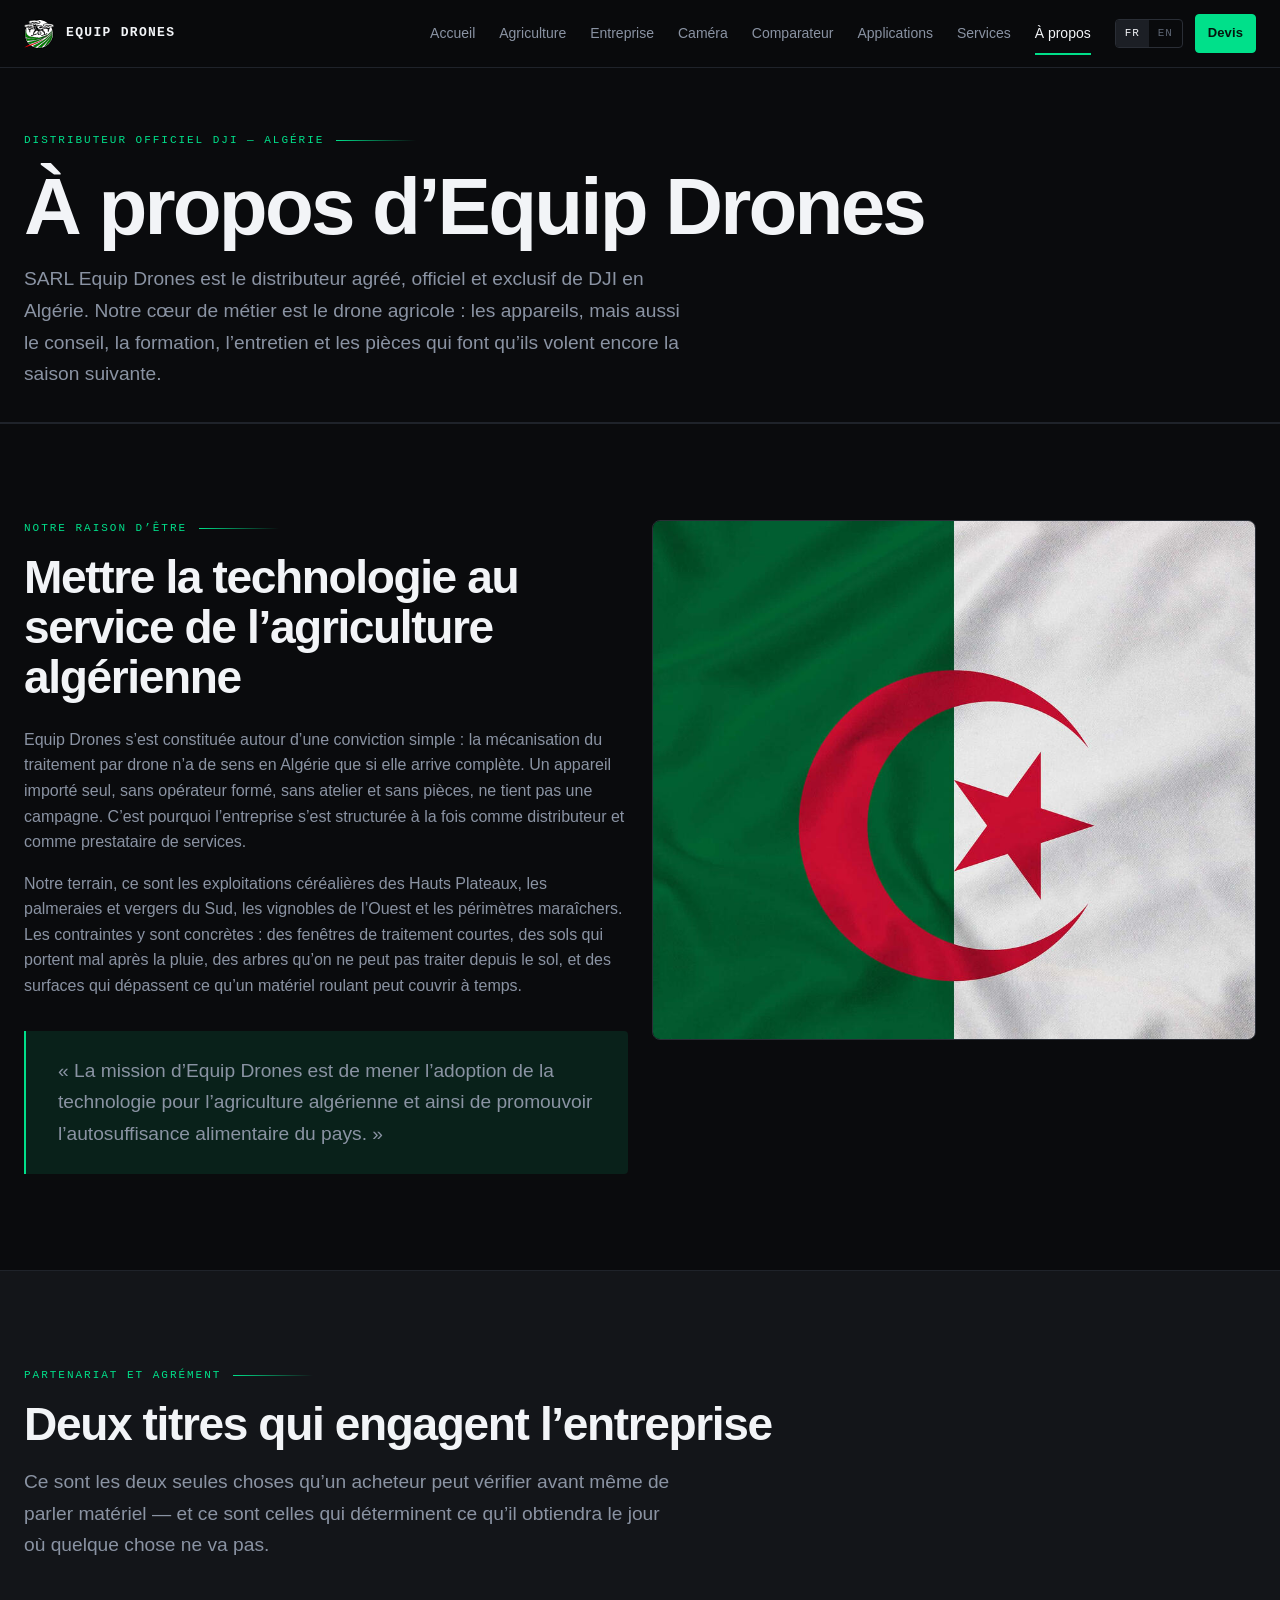
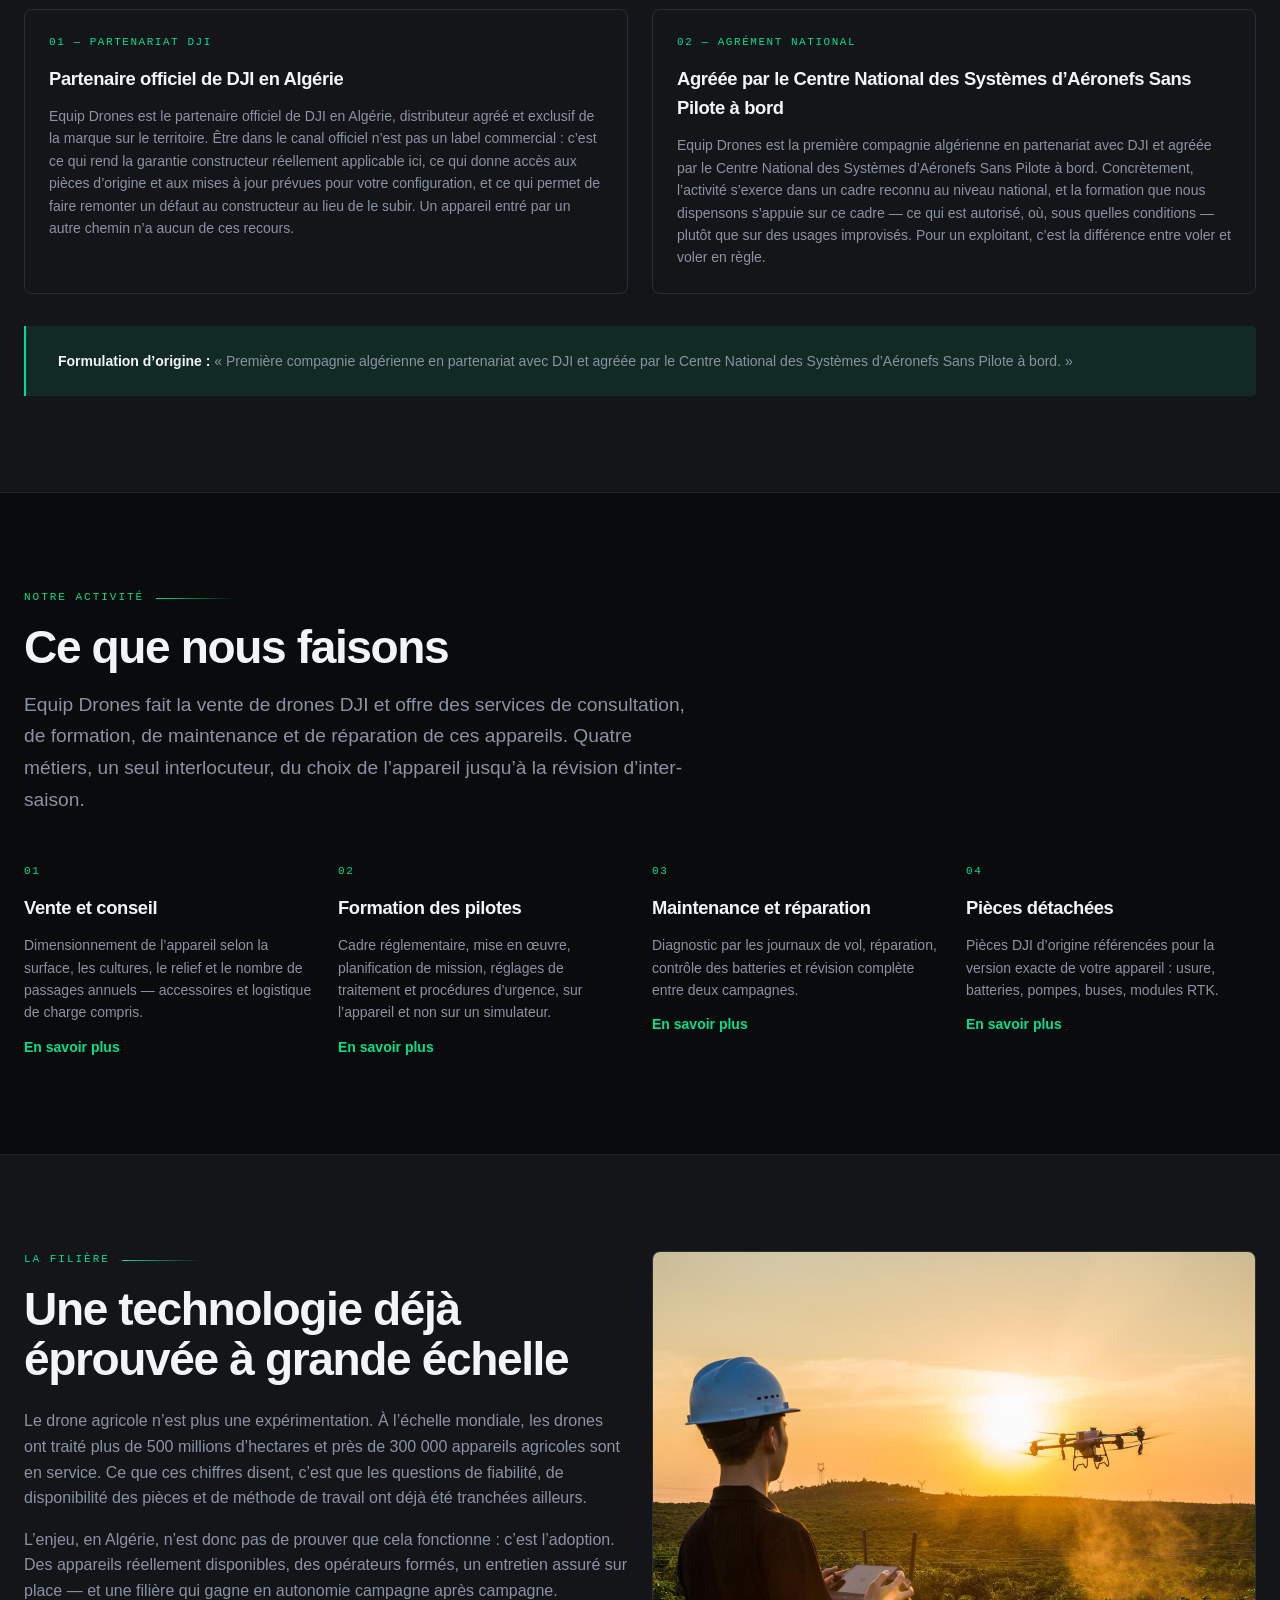
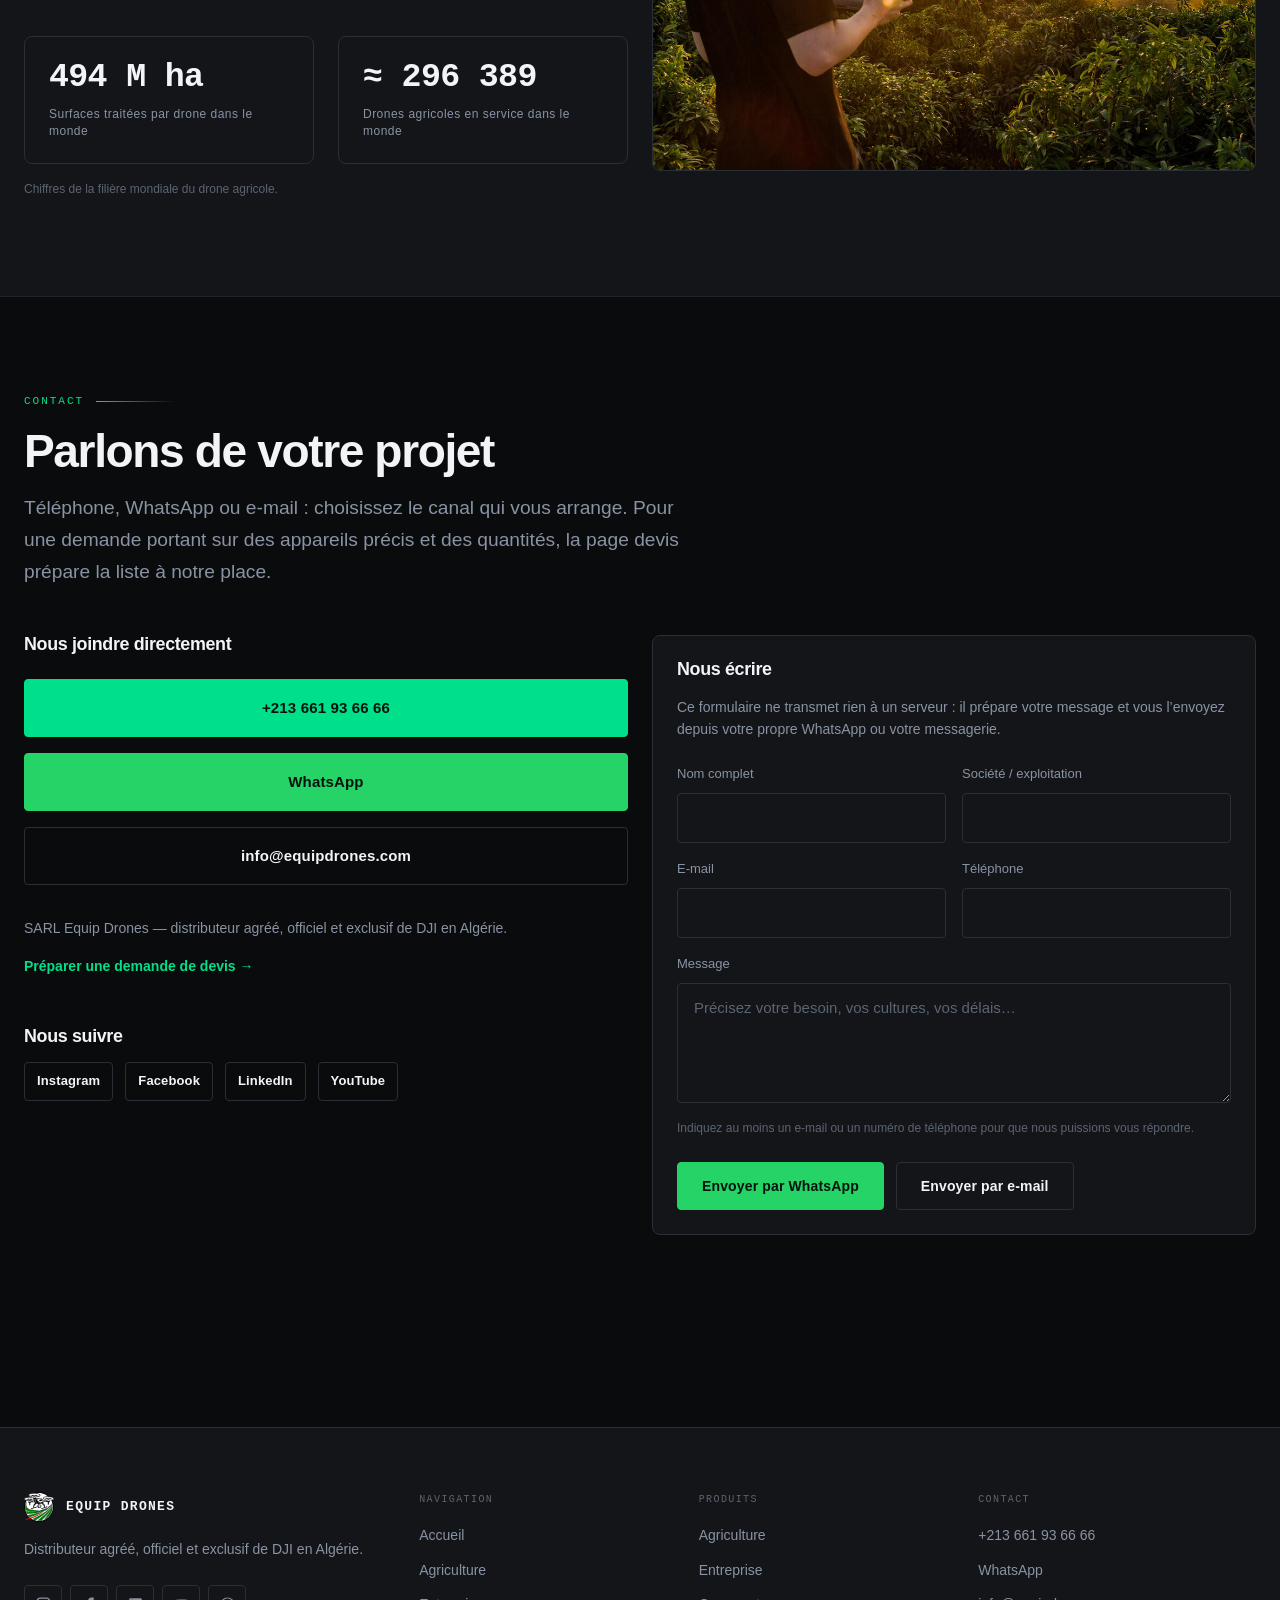
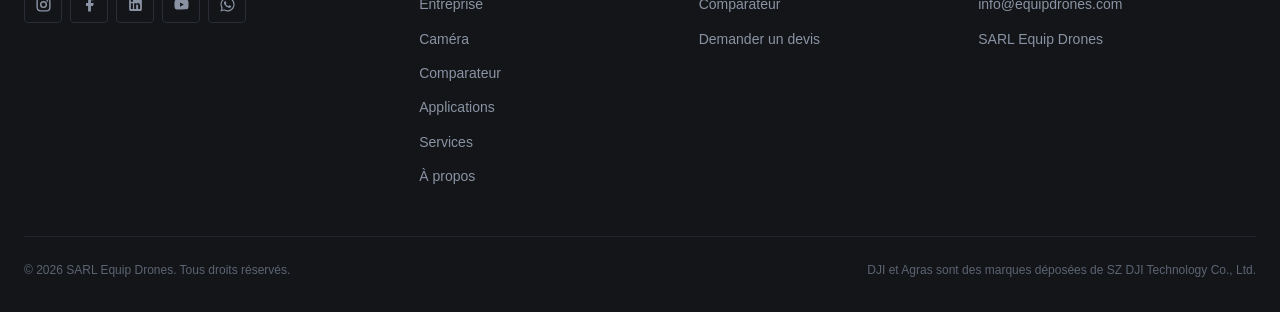
==== a-propos.html @ 746d0f0b "Initial commit" ====
<!DOCTYPE html>
<html lang="fr">
<head>
<meta charset="utf-8">
<meta name="viewport" content="width=device-width, initial-scale=1">
<title>À propos — Equip Drones</title>
<meta name="description" content="SARL Equip Drones, distributeur officiel et exclusif DJI en Algérie, première compagnie algérienne en partenariat avec DJI et agréée par le Centre National des Systèmes d’Aéronefs Sans Pilote à bord.">
<link rel="icon" href="assets/img/svg/Logo.svg" type="image/svg+xml">
<link rel="stylesheet" href="assets/css/site.css">
</head>
<body>
<div data-header="about"></div>

<main id="main">

  <!-- ====================================================== TÊTE DE PAGE -->
  <section class="page-head">
    <div class="wrap">
      <p class="eyebrow" data-i18n="misc.official">Distributeur officiel DJI — Algérie</p>
      <h1 class="h-hero">À propos d’Equip Drones</h1>
      <p class="lead measure">
        SARL Equip Drones est le distributeur agréé, officiel et exclusif de DJI en Algérie.
        Notre cœur de métier est le drone agricole : les appareils, mais aussi le conseil, la
        formation, l’entretien et les pièces qui font qu’ils volent encore la saison suivante.
      </p>
    </div>
  </section>

  <!-- ================================================= QUI NOUS SOMMES -->
  <section class="section section-bordered">
    <div class="wrap">
      <div class="grid grid-2">
        <div>
          <p class="eyebrow">Notre raison d’être</p>
          <h2 class="h-section">Mettre la technologie au service de l’agriculture algérienne</h2>
          <p class="body mt-5">
            Equip Drones s’est constituée autour d’une conviction simple : la mécanisation du
            traitement par drone n’a de sens en Algérie que si elle arrive complète. Un appareil
            importé seul, sans opérateur formé, sans atelier et sans pièces, ne tient pas une
            campagne. C’est pourquoi l’entreprise s’est structurée à la fois comme distributeur
            et comme prestataire de services.
          </p>
          <p class="body mt-4">
            Notre terrain, ce sont les exploitations céréalières des Hauts Plateaux, les
            palmeraies et vergers du Sud, les vignobles de l’Ouest et les périmètres maraîchers.
            Les contraintes y sont concrètes : des fenêtres de traitement courtes, des sols qui
            portent mal après la pluie, des arbres qu’on ne peut pas traiter depuis le sol, et
            des surfaces qui dépassent ce qu’un matériel roulant peut couvrir à temps.
          </p>
          <div class="callout mt-6">
            <p class="lead">
              « La mission d’Equip Drones est de mener l’adoption de la technologie pour
              l’agriculture algérienne et ainsi de promouvoir l’autosuffisance alimentaire du
              pays. »
            </p>
          </div>
        </div>
        <div>
          <img data-photo="flag" alt="Drapeau algérien"
               style="width:100%;height:100%;max-height:520px;object-fit:cover;border-radius:8px;border:1px solid var(--border)">
        </div>
      </div>
    </div>
  </section>

  <!-- ========================================= PARTENARIAT DJI & AGRÉMENT -->
  <section class="section section-bordered section-alt" id="accreditations" style="scroll-margin-top:88px">
    <div class="wrap">
      <div class="section-head">
        <p class="eyebrow">Partenariat et agrément</p>
        <h2 class="h-section">Deux titres qui engagent l’entreprise</h2>
        <p class="lead">
          Ce sont les deux seules choses qu’un acheteur peut vérifier avant même de parler
          matériel — et ce sont celles qui déterminent ce qu’il obtiendra le jour où quelque
          chose ne va pas.
        </p>
      </div>

      <div class="grid grid-2">
        <div class="card">
          <div class="feature">
            <div class="feature-num">01 — PARTENARIAT DJI</div>
            <div class="feature-title">Partenaire officiel de DJI en Algérie</div>
            <p class="feature-body">
              Equip Drones est le partenaire officiel de DJI en Algérie, distributeur agréé et
              exclusif de la marque sur le territoire. Être dans le canal officiel n’est pas un
              label commercial : c’est ce qui rend la garantie constructeur réellement applicable
              ici, ce qui donne accès aux pièces d’origine et aux mises à jour prévues pour votre
              configuration, et ce qui permet de faire remonter un défaut au constructeur au lieu
              de le subir. Un appareil entré par un autre chemin n’a aucun de ces recours.
            </p>
          </div>
        </div>

        <div class="card">
          <div class="feature">
            <div class="feature-num">02 — AGRÉMENT NATIONAL</div>
            <div class="feature-title">Agréée par le Centre National des Systèmes d’Aéronefs Sans Pilote à bord</div>
            <p class="feature-body">
              Equip Drones est la première compagnie algérienne en partenariat avec DJI et agréée
              par le Centre National des Systèmes d’Aéronefs Sans Pilote à bord. Concrètement,
              l’activité s’exerce dans un cadre reconnu au niveau national, et la formation que
              nous dispensons s’appuie sur ce cadre — ce qui est autorisé, où, sous quelles
              conditions — plutôt que sur des usages improvisés. Pour un exploitant, c’est la
              différence entre voler et voler en règle.
            </p>
          </div>
        </div>
      </div>

      <div class="callout mt-6">
        <p class="small">
          <span class="strong">Formulation d’origine :</span> « Première compagnie algérienne en
          partenariat avec DJI et agréée par le Centre National des Systèmes d’Aéronefs Sans
          Pilote à bord. »
        </p>
      </div>
    </div>
  </section>

  <!-- ================================================ CE QUE NOUS FAISONS -->
  <section class="section section-bordered">
    <div class="wrap">
      <div class="section-head">
        <p class="eyebrow">Notre activité</p>
        <h2 class="h-section">Ce que nous faisons</h2>
        <p class="lead">
          Equip Drones fait la vente de drones DJI et offre des services de consultation, de
          formation, de maintenance et de réparation de ces appareils. Quatre métiers, un seul
          interlocuteur, du choix de l’appareil jusqu’à la révision d’inter-saison.
        </p>
      </div>

      <div class="grid grid-4">
        <div class="feature">
          <div class="feature-num">01</div>
          <div class="feature-title">Vente et conseil</div>
          <p class="feature-body">
            Dimensionnement de l’appareil selon la surface, les cultures, le relief et le nombre
            de passages annuels — accessoires et logistique de charge compris.
          </p>
          <a class="link-arrow" href="services.html#vente" data-i18n="cta.learnMore">En savoir plus</a>
        </div>
        <div class="feature">
          <div class="feature-num">02</div>
          <div class="feature-title">Formation des pilotes</div>
          <p class="feature-body">
            Cadre réglementaire, mise en œuvre, planification de mission, réglages de traitement
            et procédures d’urgence, sur l’appareil et non sur un simulateur.
          </p>
          <a class="link-arrow" href="services.html#formation" data-i18n="cta.learnMore">En savoir plus</a>
        </div>
        <div class="feature">
          <div class="feature-num">03</div>
          <div class="feature-title">Maintenance et réparation</div>
          <p class="feature-body">
            Diagnostic par les journaux de vol, réparation, contrôle des batteries et révision
            complète entre deux campagnes.
          </p>
          <a class="link-arrow" href="services.html#maintenance" data-i18n="cta.learnMore">En savoir plus</a>
        </div>
        <div class="feature">
          <div class="feature-num">04</div>
          <div class="feature-title">Pièces détachées</div>
          <p class="feature-body">
            Pièces DJI d’origine référencées pour la version exacte de votre appareil : usure,
            batteries, pompes, buses, modules RTK.
          </p>
          <a class="link-arrow" href="services.html#pieces" data-i18n="cta.learnMore">En savoir plus</a>
        </div>
      </div>
    </div>
  </section>

  <!-- ========================================================== LA FILIÈRE -->
  <section class="section section-bordered section-alt">
    <div class="wrap">
      <div class="grid grid-2">
        <div>
          <p class="eyebrow">La filière</p>
          <h2 class="h-section">Une technologie déjà éprouvée à grande échelle</h2>
          <p class="body mt-5">
            Le drone agricole n’est plus une expérimentation. À l’échelle mondiale, les drones
            ont traité plus de 500 millions d’hectares et près de 300 000 appareils agricoles
            sont en service. Ce que ces chiffres disent, c’est que les questions de fiabilité, de
            disponibilité des pièces et de méthode de travail ont déjà été tranchées ailleurs.
          </p>
          <p class="body mt-4">
            L’enjeu, en Algérie, n’est donc pas de prouver que cela fonctionne : c’est
            l’adoption. Des appareils réellement disponibles, des opérateurs formés, un entretien
            assuré sur place — et une filière qui gagne en autonomie campagne après campagne.
          </p>
          <div class="grid grid-2 mt-6">
            <div class="card">
              <div class="stat-value">500 M ha</div>
              <div class="stat-label">Surfaces traitées par drone dans le monde</div>
            </div>
            <div class="card">
              <div class="stat-value">≈ 300 000</div>
              <div class="stat-label">Drones agricoles en service dans le monde</div>
            </div>
          </div>
          <p class="tiny mt-4">Chiffres de la filière mondiale du drone agricole.</p>
        </div>
        <div>
          <img data-photo="operator" alt="Technicien pilotant un drone de pulvérisation au coucher du soleil"
               style="width:100%;height:100%;max-height:520px;object-fit:cover;border-radius:8px;border:1px solid var(--border)">
        </div>
      </div>
    </div>
  </section>

  <!-- ============================================================ CONTACT -->
  <section class="section section-bordered" id="contact" style="scroll-margin-top:88px">
    <div class="wrap">
      <div class="section-head">
        <p class="eyebrow">Contact</p>
        <h2 class="h-section">Parlons de votre projet</h2>
        <p class="lead">
          Téléphone, WhatsApp ou e-mail : choisissez le canal qui vous arrange. Pour une demande
          portant sur des appareils précis et des quantités, la page devis prépare la liste à
          notre place.
        </p>
      </div>

      <div class="grid grid-2">
        <div>
          <h3 class="h-sub">Nous joindre directement</h3>
          <div class="stack mt-5">
            <a class="btn btn-primary btn-lg btn-block" href="tel:+213661936666">+213 661 93 66 66</a>
            <a class="btn btn-wa btn-lg btn-block" href="https://wa.me/213661936666" target="_blank" rel="noopener noreferrer">WhatsApp</a>
            <a class="btn btn-lg btn-block" href="mailto:info@equipdrones.com">info@equipdrones.com</a>
          </div>

          <p class="small mt-6">
            SARL Equip Drones — distributeur agréé, officiel et exclusif de DJI en Algérie.
          </p>
          <a class="link-arrow mt-4" href="devis.html">Préparer une demande de devis →</a>

          <h3 class="h-sub mt-7">Nous suivre</h3>
          <div class="row mt-4" data-socials></div>
        </div>

        <div class="card">
          <h3 class="h-sub">Nous écrire</h3>
          <p class="small mt-4">
            Ce formulaire ne transmet rien à un serveur : il prépare votre message et vous
            l’envoyez depuis votre propre WhatsApp ou votre messagerie.
          </p>

          <form id="contact-form" class="mt-5" novalidate>
            <div class="form-grid">
              <div class="field">
                <label for="c-name" data-i18n="quote.name">Nom complet</label>
                <input class="input" type="text" id="c-name" name="name" autocomplete="name" required>
              </div>
              <div class="field">
                <label for="c-company" data-i18n="quote.company">Société / exploitation</label>
                <input class="input" type="text" id="c-company" name="company" autocomplete="organization">
              </div>
              <div class="field">
                <label for="c-email" data-i18n="quote.email">E-mail</label>
                <input class="input" type="email" id="c-email" name="email" autocomplete="email">
              </div>
              <div class="field">
                <label for="c-phone" data-i18n="quote.phone">Téléphone</label>
                <input class="input" type="tel" id="c-phone" name="phone" autocomplete="tel">
              </div>
              <div class="field span-2">
                <label for="c-message" data-i18n="quote.message">Message</label>
                <textarea class="textarea" id="c-message" name="message"
                          data-i18n-attr="placeholder:quote.messagePh"
                          placeholder="Précisez votre besoin, vos cultures, vos délais…" required></textarea>
              </div>
            </div>

            <p class="tiny mt-4">
              Indiquez au moins un e-mail ou un numéro de téléphone pour que nous puissions vous
              répondre.
            </p>

            <div class="notice mt-4 hidden" id="contact-error" role="alert"></div>

            <div class="row mt-5">
              <button type="button" class="btn btn-wa" id="send-wa" data-i18n="cta.whatsapp">Envoyer par WhatsApp</button>
              <button type="button" class="btn" id="send-mail" data-i18n="cta.email">Envoyer par e-mail</button>
            </div>
          </form>
        </div>
      </div>
    </div>
  </section>

</main>

<div data-footer></div>

<script src="assets/js/theme-config.js"></script>
<script src="assets/js/data.js"></script>
<script src="assets/js/i18n.js"></script>
<script src="assets/js/app.js"></script>
<script>
(function () {
  'use strict';

  var bound = false;

  function contact() {
    return (window.ED && ED.contact) ? ED.contact : {};
  }

  function esc(s) {
    return (window.ED && ED.ui && ED.ui.esc) ? ED.ui.esc(s) : String(s == null ? '' : s);
  }

  /* ---------------------------------------------------------------- photos */
  function paintPhotos() {
    var photos = window.ED_PHOTOS || {};
    document.querySelectorAll('[data-photo]').forEach(function (img) {
      var url = photos[img.getAttribute('data-photo')];
      if (url) { img.src = url; }
    });
  }

  /* --------------------------------------------------------------- réseaux */
  function paintSocials() {
    var host = document.querySelector('[data-socials]');
    if (!host) { return; }

    var c = contact();
    var nets = [
      { label: 'Instagram', href: c.instagram },
      { label: 'Facebook',  href: c.facebook  },
      { label: 'LinkedIn',  href: c.linkedin  },
      { label: 'YouTube',   href: c.youtube   }
    ].filter(function (n) { return !!n.href; });

    if (!nets.length) {
      host.innerHTML = '';
      return;
    }

    host.innerHTML = nets.map(function (n) {
      return '<a class="btn btn-sm" href="' + esc(n.href) + '" target="_blank" ' +
             'rel="noopener noreferrer">' + esc(n.label) + '</a>';
    }).join('');
  }

  /* ------------------------------------------------------------ formulaire */
  function val(id) {
    var node = document.getElementById(id);
    return node ? node.value.trim() : '';
  }

  function firstProblem() {
    if (!val('c-name')) {
      return { msg: 'Merci d’indiquer votre nom pour que nous sachions à qui répondre.', focus: 'c-name' };
    }
    if (!val('c-email') && !val('c-phone')) {
      return { msg: 'Merci de laisser au moins un e-mail ou un numéro de téléphone.', focus: 'c-email' };
    }
    if (!val('c-message')) {
      return { msg: 'Merci d’écrire quelques lignes sur votre besoin.', focus: 'c-message' };
    }
    return null;
  }

  function buildMessage() {
    var lines = ['Message depuis le site Equip Drones', ''];
    lines.push('Nom : ' + val('c-name'));
    if (val('c-company')) { lines.push('Société / exploitation : ' + val('c-company')); }
    if (val('c-email'))   { lines.push('E-mail : ' + val('c-email')); }
    if (val('c-phone'))   { lines.push('Téléphone : ' + val('c-phone')); }
    lines.push('', 'Message :', val('c-message'));
    return lines.join('\n');
  }

  function showError(problem) {
    var box = document.getElementById('contact-error');
    if (box) {
      box.textContent = problem.msg;
      box.classList.remove('hidden');
    }
    var node = document.getElementById(problem.focus);
    if (node) { node.focus(); }
  }

  function clearError() {
    var box = document.getElementById('contact-error');
    if (box) { box.classList.add('hidden'); box.textContent = ''; }
  }

  function send(channel) {
    var problem = firstProblem();
    if (problem) { showError(problem); return; }
    clearError();

    var c = contact();
    var text = buildMessage();

    if (channel === 'wa') {
      var wa = c.whatsapp || '213661936666';
      window.open('https://wa.me/' + wa + '?text=' + encodeURIComponent(text),
                  '_blank', 'noopener');
    } else {
      var mail = c.email || 'info@equipdrones.com';
      var subject = 'Contact site — ' + val('c-name');
      window.location.href = 'mailto:' + mail +
        '?subject=' + encodeURIComponent(subject) +
        '&body=' + encodeURIComponent(text);
    }
  }

  function bindForm() {
    if (bound) { return; }
    var form = document.getElementById('contact-form');
    if (!form) { return; }

    form.addEventListener('submit', function (e) { e.preventDefault(); });

    var wa = document.getElementById('send-wa');
    if (wa) { wa.addEventListener('click', function () { send('wa'); }); }

    var mail = document.getElementById('send-mail');
    if (mail) { mail.addEventListener('click', function () { send('mail'); }); }

    form.addEventListener('input', clearError);
    bound = true;
  }

  function render() {
    paintPhotos();
    paintSocials();
    bindForm();
  }

  document.addEventListener('ed:ready', render);
  document.addEventListener('ed:langchange', render);
})();
</script>
  <script src="assets/js/motion.js"></script>
</body>
</html>
---- assets/css/site.css ----
/* ==========================================================================
   EQUIP DRONES — Design system
   Dark technical premium. Single stylesheet, no imports, no external assets.
   FROZEN: page authors consume these classes, they do not add CSS here.
   ========================================================================== */

/* --------------------------------------------------------------------------
   1. Tokens
   -------------------------------------------------------------------------- */
:root {
  /* ========== Theme Configuration Variables ==========
     These are applied by assets/js/theme-config.js.
     Edit theme-config.js to customize the site appearance.
  */
  --color-primary: #0A0B0D;
  --color-secondary: #131519;
  --color-accent: #00E08A;
  --color-text: #F2F4F7;
  --color-text-muted: #8A93A3;
  --color-border: #2A2E36;
  --color-background: #0A0B0D;
  --color-success: #00C46A;
  --color-warning: #FFB020;
  --color-error: #FF5A5A;
  --color-icon: #00E08A;

  --spacing-xs: 4px;
  --spacing-sm: 8px;
  --spacing-md: 12px;
  --spacing-lg: 16px;
  --spacing-xl: 24px;
  --spacing-xxl: 32px;

  --font-size-base: 16px;
  --font-size-sm: 14px;
  --font-size-lg: 18px;
  --font-size-xl: 20px;
  --font-size-2xl: 24px;
  --font-family: -apple-system, BlinkMacSystemFont, "Segoe UI", Inter, Roboto, "Helvetica Neue", Arial, sans-serif;
  --font-weight: 400;
  --font-weight-bold: 600;

  --shadow-sm: 0 2px 4px rgba(0, 0, 0, 0.1);
  --shadow-md: 0 4px 12px rgba(0, 0, 0, 0.15);
  --shadow-lg: 0 8px 24px rgba(0, 0, 0, 0.2);

  --radius-sm: 4px;
  --radius-md: 8px;
  --radius-lg: 8px;
  --radius-full: 9999px;

  --transition-fast: 150ms ease-in-out;
  --transition-normal: 300ms ease-in-out;
  --transition-slow: 500ms ease-in-out;

  /* ========== Legacy Variables (preserved for compatibility) ==========
     These map to the new theme variables above.
  */
  --bg:          var(--color-primary);
  --bg-alt:      var(--color-secondary);
  --surface:     #131519;
  --surface-2:   #1C1F25;
  --border:      var(--color-border);
  --border-soft: #1F232A;

  --text:        var(--color-text);
  --muted:       var(--color-text-muted);
  --dim:         #5C6472;

  --accent:      var(--color-accent);
  --accent-dim:  #00B36E;
  --accent-ghost: rgba(0, 224, 138, 0.10);

  --ok:          var(--color-success);
  --warn:        var(--color-warning);
  --off:         #6B7280;
  --danger:      var(--color-error);

  --mono: ui-monospace, "SF Mono", "Cascadia Mono", "JetBrains Mono", Menlo, Consolas, monospace;
  --sans: var(--font-family);

  --s1: 4px;  --s2: 8px;  --s3: 12px; --s4: 16px; --s5: 24px;
  --s6: 32px; --s7: 48px; --s8: 64px; --s9: 96px; --s10: 128px;

  --wrap: 1280px;
  --radius: 4px;
  --radius-lg: 8px;

  --t: 180ms cubic-bezier(0.4, 0, 0.2, 1);

  --header-h: 68px;
}

/* --------------------------------------------------------------------------
   2. Base
   -------------------------------------------------------------------------- */
*, *::before, *::after { box-sizing: border-box; }

html { -webkit-text-size-adjust: 100%; scroll-behavior: smooth; }

body {
  margin: 0;
  background: var(--bg);
  color: var(--text);
  font-family: var(--sans);
  font-size: 16px;
  line-height: 1.6;
  -webkit-font-smoothing: antialiased;
  text-rendering: optimizeLegibility;
  overflow-x: hidden;
}

img, svg, video { max-width: 100%; height: auto; display: block; }

a { color: inherit; text-decoration: none; }

button, input, select, textarea { font: inherit; color: inherit; }

h1, h2, h3, h4 { margin: 0; line-height: 1.1; font-weight: 600; letter-spacing: -0.02em; }
p  { margin: 0; }
ul, ol { margin: 0; padding: 0; list-style: none; }

:focus-visible {
  outline: 2px solid var(--accent);
  outline-offset: 3px;
  border-radius: 2px;
}

::selection { background: var(--accent); color: #04140D; }

.skip-link {
  position: absolute; left: -9999px; top: 0; z-index: 200;
  background: var(--accent); color: #04140D;
  padding: var(--s3) var(--s5); font-weight: 600;
}
.skip-link:focus { left: 0; }

/* --------------------------------------------------------------------------
   3. Layout
   -------------------------------------------------------------------------- */
.wrap { width: 100%; max-width: var(--wrap); margin-inline: auto; padding-inline: var(--s5); }
.wrap-narrow { max-width: 780px; }

.section    { padding-block: var(--s9); }
.section-sm { padding-block: var(--s7); }
.section-alt { background: var(--bg-alt); }
.section-bordered { border-top: 1px solid var(--border-soft); }

.grid { display: grid; gap: var(--s5); }
.grid-2 { grid-template-columns: repeat(2, 1fr); }
.grid-3 { grid-template-columns: repeat(3, 1fr); }
.grid-4 { grid-template-columns: repeat(4, 1fr); }

.stack   { display: flex; flex-direction: column; gap: var(--s4); }
.stack-2 { display: flex; flex-direction: column; gap: var(--s2); }
.stack-6 { display: flex; flex-direction: column; gap: var(--s6); }
.row     { display: flex; align-items: center; gap: var(--s3); flex-wrap: wrap; }
.row-between { display: flex; align-items: center; justify-content: space-between; gap: var(--s4); flex-wrap: wrap; }

/* --------------------------------------------------------------------------
   4. Typography
   -------------------------------------------------------------------------- */
.eyebrow {
  font-family: var(--mono);
  font-size: 11px;
  letter-spacing: 0.18em;
  text-transform: uppercase;
  color: var(--accent);
  margin: 0 0 var(--s4);
  display: flex; align-items: center; gap: var(--s3);
}
.eyebrow::after {
  content: ""; flex: 1; height: 1px; max-width: 80px;
  background: linear-gradient(90deg, var(--accent), transparent);
}
.eyebrow-muted { color: var(--muted); }
.eyebrow-muted::after { background: linear-gradient(90deg, var(--border), transparent); }
.eyebrow-plain::after { display: none; }

.h-hero    { font-size: clamp(2.5rem, 6.5vw, 5rem);   line-height: 1.02; letter-spacing: -0.035em; }
.h-section { font-size: clamp(1.9rem, 3.6vw, 3rem);   line-height: 1.08; letter-spacing: -0.03em; }
.h-card    { font-size: clamp(1.15rem, 1.7vw, 1.4rem); }
.h-sub     { font-size: clamp(1rem, 1.4vw, 1.15rem); font-weight: 600; }

.lead    { font-size: clamp(1.05rem, 1.5vw, 1.25rem); color: var(--muted); line-height: 1.65; }
.body    { color: var(--muted); }
.small   { font-size: 14px; color: var(--muted); }
.tiny    { font-size: 12px; color: var(--dim); }
.mono    { font-family: var(--mono); font-variant-numeric: tabular-nums; }
.accent  { color: var(--accent); }
.strong  { color: var(--text); font-weight: 600; }
.measure { max-width: 62ch; }
.center  { text-align: center; }
.center .eyebrow { justify-content: center; }
.center .eyebrow::after, .center .eyebrow::before { display: none; }

.section-head { margin-bottom: var(--s7); }
.section-head .lead { margin-top: var(--s4); max-width: 62ch; }
.section-head.center .lead { margin-inline: auto; }

/* --------------------------------------------------------------------------
   5. Buttons
   -------------------------------------------------------------------------- */
.btn {
  display: inline-flex; align-items: center; justify-content: center; gap: var(--s2);
  padding: var(--s3) var(--s5);
  min-height: 46px;
  border: 1px solid var(--border);
  border-radius: var(--radius);
  background: transparent;
  color: var(--text);
  font-size: 14px; font-weight: 600;
  letter-spacing: 0.01em;
  cursor: pointer;
  transition: background var(--t), border-color var(--t), color var(--t), transform var(--t);
  white-space: nowrap;
  text-align: center;
}
.btn:hover { border-color: var(--muted); background: var(--surface-2); }
.btn:active { transform: translateY(1px); }

.btn-primary {
  background: var(--accent); border-color: var(--accent); color: #04140D;
}
.btn-primary:hover { background: var(--accent-dim); border-color: var(--accent-dim); color: #04140D; }

.btn-ghost { border-color: var(--border); color: var(--muted); }
.btn-ghost:hover { color: var(--text); }

.btn-sm { min-height: 36px; padding: var(--s2) var(--s3); font-size: 13px; }
.btn-lg { min-height: 54px; padding: var(--s4) var(--s6); font-size: 15px; }
.btn-block { width: 100%; }

.btn[disabled], .btn[aria-disabled="true"] {
  opacity: 0.4; cursor: not-allowed; pointer-events: none;
}

.btn-wa { background: #25D366; border-color: #25D366; color: #04140D; }
.btn-wa:hover { background: #1EB855; border-color: #1EB855; color: #04140D; }

.link-arrow {
  display: inline-flex; align-items: center; gap: var(--s2);
  color: var(--accent); font-weight: 600; font-size: 14px;
  transition: gap var(--t);
}
.link-arrow:hover { gap: var(--s3); }

/* --------------------------------------------------------------------------
   6. Header
   -------------------------------------------------------------------------- */
/* app.js injecte l'en-tête et le pied de page dans ces conteneurs. Sans
   `display: contents`, le <div data-header> forme un bloc de la hauteur de
   l'en-tête : `position: sticky` s'y trouve alors borné et l'en-tête disparaît
   dès les premiers pixels de défilement au lieu de rester épinglé. */
[data-header], [data-footer] { display: contents; }

.site-header {
  position: sticky; top: 0; z-index: 100;
  height: var(--header-h);
  background: rgba(10, 11, 13, 0.85);
  backdrop-filter: blur(12px);
  -webkit-backdrop-filter: blur(12px);
  border-bottom: 1px solid var(--border-soft);
}
.site-header .wrap { height: 100%; display: flex; align-items: center; gap: var(--s5); }

.brand { display: flex; align-items: center; gap: var(--s3); flex-shrink: 0; }
.brand img { height: 30px; width: auto; }
.brand-text {
  font-family: var(--mono); font-size: 13px; font-weight: 700;
  letter-spacing: 0.1em; text-transform: uppercase;
}

.nav { display: flex; align-items: center; gap: var(--s5); margin-left: auto; }
.nav a {
  font-size: 14px; color: var(--muted); font-weight: 500;
  transition: color var(--t); position: relative; padding-block: var(--s2);
}
.nav a:hover { color: var(--text); }
.nav a[aria-current="page"] { color: var(--text); }
.nav a[aria-current="page"]::after {
  content: ""; position: absolute; left: 0; right: 0; bottom: -2px;
  height: 2px; background: var(--accent);
}

.header-actions { display: flex; align-items: center; gap: var(--s3); flex-shrink: 0; }

.lang-toggle { display: flex; border: 1px solid var(--border); border-radius: var(--radius); overflow: hidden; }
.lang-toggle button {
  background: transparent; border: 0; cursor: pointer;
  padding: 5px 9px; font-family: var(--mono); font-size: 11px;
  letter-spacing: 0.08em; color: var(--dim); transition: all var(--t);
}
.lang-toggle button[aria-pressed="true"] { background: var(--surface-2); color: var(--text); }
.lang-toggle button:hover { color: var(--text); }

.cart-link { position: relative; display: inline-flex; align-items: center; gap: var(--s2); }
.cart-count {
  display: inline-flex; align-items: center; justify-content: center;
  min-width: 19px; height: 19px; padding-inline: 5px;
  background: var(--accent); color: #04140D;
  border-radius: 10px;
  font-family: var(--mono); font-size: 11px; font-weight: 700; line-height: 1;
}
.cart-count[data-empty="true"] { display: none; }

.nav-toggle { display: none; background: transparent; border: 1px solid var(--border); border-radius: var(--radius); width: 40px; height: 40px; cursor: pointer; align-items: center; justify-content: center; }
.nav-toggle span { display: block; width: 16px; height: 1.5px; background: var(--text); position: relative; }
.nav-toggle span::before, .nav-toggle span::after { content: ""; position: absolute; left: 0; width: 16px; height: 1.5px; background: var(--text); }
.nav-toggle span::before { top: -5px; } .nav-toggle span::after { top: 5px; }

/* --------------------------------------------------------------------------
   7. Hero
   -------------------------------------------------------------------------- */
.hero { position: relative; padding-block: var(--s10) var(--s9); overflow: hidden; }
.hero::before {
  content: ""; position: absolute; inset: 0; z-index: 0;
  background:
    radial-gradient(ellipse 70% 60% at 70% 10%, rgba(0, 224, 138, 0.10), transparent 70%),
    radial-gradient(ellipse 50% 50% at 10% 90%, rgba(0, 224, 138, 0.05), transparent 70%);
  pointer-events: none;
}
.hero .wrap { position: relative; z-index: 1; }
.hero-grid { display: grid; grid-template-columns: 1.05fr 0.95fr; gap: var(--s8); align-items: center; }
.hero-actions { display: flex; gap: var(--s3); flex-wrap: wrap; margin-top: var(--s6); }
.hero .lead { margin-top: var(--s5); max-width: 52ch; }
.hero-media { position: relative; }
.hero-media img { width: 100%; object-fit: contain; }

.page-head { padding-block: var(--s8) var(--s6); border-bottom: 1px solid var(--border-soft); }
.page-head .lead { margin-top: var(--s4); }

/* --------------------------------------------------------------------------
   8. Stat strip
   -------------------------------------------------------------------------- */
.stat-strip {
  display: grid; grid-template-columns: repeat(4, 1fr);
  border-block: 1px solid var(--border);
}
.stat {
  padding: var(--s6) var(--s5);
  border-right: 1px solid var(--border);
}
.stat:last-child { border-right: 0; }
.stat-value {
  font-family: var(--mono); font-size: clamp(1.5rem, 2.6vw, 2.1rem);
  font-weight: 700; color: var(--text); line-height: 1; letter-spacing: -0.02em;
  font-variant-numeric: tabular-nums;
}
.stat-label {
  margin-top: var(--s3); font-size: 12px; color: var(--muted);
  letter-spacing: 0.04em; line-height: 1.4;
}

/* --------------------------------------------------------------------------
   9. Cards
   -------------------------------------------------------------------------- */
.card {
  background: var(--surface);
  border: 1px solid var(--border);
  border-radius: var(--radius-lg);
  padding: var(--s5);
  transition: border-color var(--t), background var(--t), transform var(--t);
}
.card-hover:hover { border-color: var(--muted); transform: translateY(-2px); }

/* Product card */
.p-card {
  display: flex; flex-direction: column;
  background: var(--surface);
  border: 1px solid var(--border);
  border-radius: var(--radius-lg);
  overflow: hidden;
  transition: border-color var(--t), transform var(--t);
}
.p-card:hover { border-color: var(--muted); transform: translateY(-3px); }
.p-card-media {
  position: relative;
  aspect-ratio: 4 / 3;
  background: linear-gradient(160deg, var(--surface-2), var(--surface));
  display: flex; align-items: center; justify-content: center;
  padding: var(--s5);
  border-bottom: 1px solid var(--border-soft);
}
.p-card-media img { max-height: 100%; width: auto; object-fit: contain; }
.p-card-body { padding: var(--s5); display: flex; flex-direction: column; gap: var(--s3); flex: 1; }
.p-card-cat {
  font-family: var(--mono); font-size: 10px; letter-spacing: 0.14em;
  text-transform: uppercase; color: var(--dim);
}
.p-card-title { font-size: 1.15rem; font-weight: 600; letter-spacing: -0.02em; }
.p-card-tagline { font-size: 14px; color: var(--muted); line-height: 1.5; flex: 1; }
.p-card-specs {
  display: grid; grid-template-columns: repeat(3, 1fr);
  gap: var(--s2);
  border-top: 1px solid var(--border-soft);
  padding-top: var(--s4); margin-top: var(--s2);
}
.p-card-spec { min-width: 0; display: grid; grid-template-columns: 20px minmax(0, 1fr); gap: 6px; align-items: start; }
.p-card-spec--plain { display: block; }
.p-card-spec-icon, .spec-icon {
  width: 24px; height: 24px; display: inline-block; vertical-align: middle;
  object-fit: contain; flex-shrink: 0;
  filter: invert(70%) sepia(100%) saturate(1000%) hue-rotate(115deg);
}
.p-card-spec-v { font-family: var(--mono); font-size: 14px; font-weight: 700; color: var(--text); }
.p-card-spec-l { font-size: 10px; color: var(--dim); letter-spacing: 0.05em; margin-top: 2px; line-height: 1.3; }
.p-card-actions { display: flex; gap: var(--s2); margin-top: var(--s4); }
.p-card-actions .btn { flex: 1; }

/* --------------------------------------------------------------------------
   10. Badges
   -------------------------------------------------------------------------- */
.badge {
  display: inline-flex; align-items: center; gap: 6px;
  padding: 4px 10px;
  border-radius: 100px;
  border: 1px solid var(--border);
  font-family: var(--mono); font-size: 11px; letter-spacing: 0.04em;
  color: var(--muted);
  white-space: nowrap;
}
.badge::before { content: ""; width: 6px; height: 6px; border-radius: 50%; background: currentColor; flex-shrink: 0; }
.badge-in_stock    { color: var(--ok);   border-color: rgba(0, 196, 106, 0.35); background: rgba(0, 196, 106, 0.08); }
.badge-on_order    { color: var(--warn); border-color: rgba(255, 176, 32, 0.35); background: rgba(255, 176, 32, 0.08); }
.badge-coming_soon { color: var(--off);  border-color: var(--border); background: transparent; }

.tag {
  display: inline-block; padding: 3px 9px;
  border: 1px solid var(--border); border-radius: var(--radius);
  font-size: 11px; color: var(--muted); font-family: var(--mono); letter-spacing: 0.04em;
}

/* --------------------------------------------------------------------------
   11. Spec table
   -------------------------------------------------------------------------- */
.spec-group { border-top: 1px solid var(--border); padding-top: var(--s5); margin-top: var(--s6); }
.spec-group:first-child { margin-top: 0; }
.spec-group-title {
  font-family: var(--mono); font-size: 11px; letter-spacing: 0.14em;
  text-transform: uppercase; color: var(--accent); margin-bottom: var(--s4);
}
.spec-table { width: 100%; border-collapse: collapse; }
.spec-table tr { border-bottom: 1px solid var(--border-soft); }
.spec-table tr:last-child { border-bottom: 0; }
.spec-table th {
  text-align: left; font-weight: 400; color: var(--muted);
  padding: var(--s3) var(--s4) var(--s3) 0; font-size: 14px; width: 45%;
  vertical-align: top;
}
.spec-table td {
  padding: var(--s3) 0; font-family: var(--mono); font-size: 14px;
  color: var(--text); font-variant-numeric: tabular-nums; vertical-align: top;
}

.table-scroll { overflow-x: auto; -webkit-overflow-scrolling: touch; }

/* Comparator */
.cmp-table { width: 100%; border-collapse: collapse; min-width: 640px; }
.cmp-table th, .cmp-table td {
  padding: var(--s3) var(--s4); text-align: left; vertical-align: top;
  border-bottom: 1px solid var(--border-soft);
}
/* `top: 0`, not var(--header-h): .table-scroll is itself the scrollport, so the
   offset must be relative to the wrapper, not to the page header. */
.cmp-table thead th {
  position: sticky; top: 0; z-index: 5;
  background: var(--bg); border-bottom: 1px solid var(--border);
  font-size: 15px; font-weight: 600;
}
.cmp-table tbody th {
  font-weight: 400; color: var(--muted); font-size: 14px; width: 220px;
}
.cmp-table tbody td { font-family: var(--mono); font-size: 14px; font-variant-numeric: tabular-nums; }

/* These two rules must out-specify `.cmp-table tbody th/td` (0,1,2), hence the
   full `.cmp-table tbody tr.x` chain rather than a bare `.x th`. */
.cmp-table tbody tr.cmp-row-same th,
.cmp-table tbody tr.cmp-row-same td { color: var(--dim); }
.cmp-table tbody tr.cmp-group-row th {
  font-family: var(--mono); font-size: 11px; letter-spacing: 0.14em;
  text-transform: uppercase; color: var(--accent); width: auto;
  padding-top: var(--s6); border-bottom: 1px solid var(--border);
}

/* --------------------------------------------------------------------------
   12. Filters
   -------------------------------------------------------------------------- */
.filter-bar {
  display: flex; flex-wrap: wrap; gap: var(--s5);
  padding-block: var(--s5);
  border-bottom: 1px solid var(--border-soft);
  align-items: flex-end;
}
.filter-group { display: flex; flex-direction: column; gap: var(--s2); }
.filter-label {
  font-family: var(--mono); font-size: 10px; letter-spacing: 0.14em;
  text-transform: uppercase; color: var(--dim);
}
.chips { display: flex; flex-wrap: wrap; gap: var(--s2); }
.chip {
  padding: 7px 14px;
  border: 1px solid var(--border); border-radius: 100px;
  background: transparent; color: var(--muted);
  font-size: 13px; cursor: pointer; transition: all var(--t);
}
.chip:hover { color: var(--text); border-color: var(--muted); }
.chip[aria-pressed="true"] {
  background: var(--accent-ghost); border-color: var(--accent); color: var(--accent);
}
.result-count { font-family: var(--mono); font-size: 12px; color: var(--dim); margin-left: auto; }

.empty-state {
  padding: var(--s9) var(--s5); text-align: center;
  border: 1px dashed var(--border); border-radius: var(--radius-lg);
}

/* --------------------------------------------------------------------------
   13. Forms
   -------------------------------------------------------------------------- */
.field { display: flex; flex-direction: column; gap: var(--s2); }
.field label { font-size: 13px; color: var(--muted); font-weight: 500; }
.field .req { color: var(--accent); }

.input, .select, .textarea {
  width: 100%;
  padding: var(--s3) var(--s4);
  min-height: 46px;
  background: var(--surface);
  border: 1px solid var(--border);
  border-radius: var(--radius);
  color: var(--text);
  font-size: 15px;
  transition: border-color var(--t), background var(--t);
}
.input::placeholder, .textarea::placeholder { color: var(--dim); }
.input:hover, .select:hover, .textarea:hover { border-color: var(--muted); }
.input:focus, .select:focus, .textarea:focus {
  outline: none; border-color: var(--accent); background: var(--surface-2);
}
.textarea { min-height: 120px; resize: vertical; line-height: 1.6; }
.select {
  appearance: none;
  background-image: url("data:image/svg+xml;charset=utf-8,%3Csvg xmlns='http://www.w3.org/2000/svg' width='12' height='8' viewBox='0 0 12 8'%3E%3Cpath fill='%238A93A3' d='M6 8 0 0h12z'/%3E%3C/svg%3E");
  background-repeat: no-repeat;
  background-position: right var(--s4) center;
  padding-right: var(--s7);
}
.field-error .input, .field-error .select, .field-error .textarea { border-color: var(--danger); }
.error-msg { font-size: 12px; color: var(--danger); }
.error-msg:empty { display: none; }

.form-grid { display: grid; grid-template-columns: repeat(2, 1fr); gap: var(--s4); }
.form-grid .span-2 { grid-column: 1 / -1; }

/* Quantity stepper */
.qty { display: inline-flex; align-items: center; border: 1px solid var(--border); border-radius: var(--radius); overflow: hidden; }
.qty button {
  width: 36px; height: 38px; background: transparent; border: 0;
  color: var(--muted); cursor: pointer; font-size: 18px; line-height: 1;
  transition: background var(--t), color var(--t);
}
.qty button:hover { background: var(--surface-2); color: var(--text); }
.qty input {
  width: 46px; height: 38px; text-align: center;
  background: transparent; border: 0;
  border-inline: 1px solid var(--border);
  font-family: var(--mono); font-size: 14px; font-variant-numeric: tabular-nums;
  -moz-appearance: textfield;
}
.qty input::-webkit-outer-spin-button, .qty input::-webkit-inner-spin-button { -webkit-appearance: none; margin: 0; }

/* --------------------------------------------------------------------------
   14. Cart lines
   -------------------------------------------------------------------------- */
.cart-line {
  display: grid; grid-template-columns: 88px 1fr auto auto;
  gap: var(--s4); align-items: center;
  padding: var(--s4) 0;
  border-bottom: 1px solid var(--border-soft);
}
.cart-line-media {
  aspect-ratio: 1; background: var(--surface-2);
  border: 1px solid var(--border-soft); border-radius: var(--radius);
  display: flex; align-items: center; justify-content: center; padding: var(--s2);
}
.cart-line-media img { max-height: 100%; width: auto; object-fit: contain; }
.btn-remove {
  background: transparent; border: 0; cursor: pointer;
  color: var(--dim); font-size: 13px; padding: var(--s2);
  transition: color var(--t);
}
.btn-remove:hover { color: var(--danger); }

/* --------------------------------------------------------------------------
   15. CTA band / callout
   -------------------------------------------------------------------------- */
.cta-band {
  border: 1px solid var(--border);
  border-radius: var(--radius-lg);
  background:
    linear-gradient(140deg, rgba(0, 224, 138, 0.07), transparent 60%),
    var(--surface);
  padding: var(--s8) var(--s7);
  text-align: center;
}
.cta-band .btn-row { display: flex; gap: var(--s3); justify-content: center; flex-wrap: wrap; margin-top: var(--s6); }

.callout {
  border-left: 2px solid var(--accent);
  background: var(--accent-ghost);
  padding: var(--s5) var(--s6);
  border-radius: 0 var(--radius) var(--radius) 0;
}

.notice {
  border: 1px solid var(--border); border-left: 2px solid var(--warn);
  background: var(--surface); padding: var(--s4) var(--s5);
  border-radius: 0 var(--radius) var(--radius) 0;
  font-size: 14px; color: var(--muted);
}

/* Numbered / icon feature item */
.feature { display: flex; flex-direction: column; gap: var(--s3); }
.feature-num {
  font-family: var(--mono); font-size: 11px; letter-spacing: 0.14em;
  color: var(--accent);
}
.feature-title { font-size: 1.15rem; font-weight: 600; letter-spacing: -0.02em; }
.feature-body { font-size: 14px; color: var(--muted); line-height: 1.6; }

.divider { height: 1px; background: var(--border-soft); border: 0; margin-block: var(--s7); }

/* --------------------------------------------------------------------------
   16. Footer
   -------------------------------------------------------------------------- */
.site-footer {
  border-top: 1px solid var(--border);
  background: var(--bg-alt);
  padding-block: var(--s8) var(--s6);
  margin-top: var(--s9);
}
.footer-grid { display: grid; grid-template-columns: 1.5fr 1fr 1fr 1.2fr; gap: var(--s7); }
.footer-title {
  font-family: var(--mono); font-size: 10px; letter-spacing: 0.14em;
  text-transform: uppercase; color: var(--dim); margin-bottom: var(--s4);
}
.footer-list { display: flex; flex-direction: column; gap: var(--s3); }
.footer-list a, .footer-list span { font-size: 14px; color: var(--muted); transition: color var(--t); }
.footer-list a:hover { color: var(--accent); }
.socials { display: flex; gap: var(--s2); }
.social {
  width: 38px; height: 38px;
  border: 1px solid var(--border); border-radius: var(--radius);
  display: flex; align-items: center; justify-content: center;
  color: var(--muted); transition: all var(--t);
}
.social:hover { color: var(--accent); border-color: var(--accent); background: var(--accent-ghost); }
.social svg { width: 17px; height: 17px; fill: currentColor; }
.footer-bottom {
  margin-top: var(--s7); padding-top: var(--s5);
  border-top: 1px solid var(--border-soft);
  display: flex; justify-content: space-between; gap: var(--s4); flex-wrap: wrap;
  font-size: 12px; color: var(--dim);
}

/* --------------------------------------------------------------------------
   16b. Toast
   -------------------------------------------------------------------------- */
.toast {
  position: fixed; bottom: var(--s5); left: 50%; z-index: 300;
  transform: translateX(-50%) translateY(160%);
  background: var(--surface-2);
  border: 1px solid var(--accent);
  border-radius: var(--radius);
  padding: var(--s3) var(--s5);
  font-size: 14px; font-weight: 500;
  box-shadow: 0 12px 40px rgba(0, 0, 0, 0.55);
  transition: transform var(--t);
  max-width: calc(100vw - var(--s8));
  text-align: center;
}
.toast[data-show="true"] { transform: translateX(-50%) translateY(0); }

/* --------------------------------------------------------------------------
   17. Utilities
   -------------------------------------------------------------------------- */
.sr-only {
  position: absolute; width: 1px; height: 1px; padding: 0; margin: -1px;
  overflow: hidden; clip: rect(0 0 0 0); white-space: nowrap; border: 0;
}
.hidden { display: none !important; }
.mt-0 { margin-top: 0; } .mt-4 { margin-top: var(--s4); } .mt-5 { margin-top: var(--s5); }
.mt-6 { margin-top: var(--s6); } .mt-7 { margin-top: var(--s7); }
.mb-4 { margin-bottom: var(--s4); } .mb-5 { margin-bottom: var(--s5); } .mb-6 { margin-bottom: var(--s6); }
.full { width: 100%; }

/* --------------------------------------------------------------------------
   18. Responsive
   -------------------------------------------------------------------------- */
@media (max-width: 1200px) {
  .grid-4 { grid-template-columns: repeat(3, 1fr); }
  .footer-grid { grid-template-columns: 1.4fr 1fr 1fr; }
  .footer-grid > :nth-child(4) { grid-column: 1 / -1; }
}

@media (max-width: 900px) {
  :root { --header-h: 60px; }
  .hero { padding-block: var(--s8) var(--s7); }
  .hero-grid { grid-template-columns: 1fr; gap: var(--s6); }
  .hero-media { order: -1; max-width: 460px; }
  .grid-3, .grid-4 { grid-template-columns: repeat(2, 1fr); }
  .stat-strip { grid-template-columns: repeat(2, 1fr); }
  .stat:nth-child(2) { border-right: 0; }
  .stat:nth-child(-n+2) { border-bottom: 1px solid var(--border); }
  .section { padding-block: var(--s8); }

  .nav {
    position: fixed; inset: var(--header-h) 0 auto 0;
    flex-direction: column; align-items: stretch; gap: 0;
    background: var(--bg); border-bottom: 1px solid var(--border);
    padding: var(--s4) var(--s5) var(--s6);
    transform: translateY(-120%); transition: transform var(--t);
    max-height: calc(100vh - var(--header-h)); overflow-y: auto;
  }
  .nav[data-open="true"] { transform: translateY(0); }
  .nav a { padding: var(--s4) 0; border-bottom: 1px solid var(--border-soft); font-size: 16px; }
  .nav a[aria-current="page"]::after { display: none; }
  .nav a[aria-current="page"] { color: var(--accent); }
  .nav-toggle { display: inline-flex; order: 3; }
  .header-actions { margin-left: auto; }
}

@media (max-width: 640px) {
  .wrap { padding-inline: var(--s4); }
  .grid-2, .grid-3, .grid-4 { grid-template-columns: 1fr; }
  .form-grid { grid-template-columns: 1fr; }
  .footer-grid { grid-template-columns: 1fr; gap: var(--s6); }
  .section { padding-block: var(--s7); }
  .cta-band { padding: var(--s6) var(--s5); }
  .p-card-specs { grid-template-columns: repeat(3, 1fr); }
  .cart-line { grid-template-columns: 64px 1fr; row-gap: var(--s3); }
  .cart-line > :nth-child(3), .cart-line > :nth-child(4) { grid-column: 2; justify-self: start; }
  .cmp-table tbody th { width: 150px; }
  .btn { width: 100%; }
  .row .btn, .btn-row .btn, .p-card-actions .btn, .hero-actions .btn { width: auto; }
  .hero-actions .btn { flex: 1 1 auto; }
}

/* --------------------------------------------------------------------------
   18b. Motion au défilement
   Piloté par assets/js/motion.js, qui pose la classe `.motion` sur <html>.
   Sans JS, cette classe n'existe pas et TOUT reste visible : aucun contenu
   ne dépend d'une animation pour s'afficher.
   -------------------------------------------------------------------------- */
.motion [data-reveal] {
  opacity: 0;
  transform: translateY(18px);
  will-change: opacity, transform;
}
.motion [data-reveal="fade"]  { transform: none; }
.motion [data-reveal="left"]  { transform: translateX(-24px); }
.motion [data-reveal="right"] { transform: translateX(24px); }
.motion [data-reveal="scale"] { transform: scale(0.965); }

.motion [data-reveal].is-in {
  opacity: 1;
  transform: none;
  transition:
    opacity   var(--reveal-dur, 560ms) cubic-bezier(0.22, 0.61, 0.36, 1) var(--reveal-delay, 0ms),
    transform var(--reveal-dur, 560ms) cubic-bezier(0.22, 0.61, 0.36, 1) var(--reveal-delay, 0ms);
}

/* Le filet de l'eyebrow se trace au moment du reveal */
.motion [data-reveal] .eyebrow::after,
.motion [data-reveal].eyebrow::after {
  transform: scaleX(0); transform-origin: left center;
}
.motion [data-reveal].is-in .eyebrow::after,
.motion [data-reveal].is-in.eyebrow::after {
  transform: scaleX(1);
  transition: transform 700ms cubic-bezier(0.22, 0.61, 0.36, 1) 220ms;
}

/* Barre de progression de lecture */
.scroll-progress {
  position: fixed; inset: 0 0 auto 0; height: 2px; z-index: 200;
  background: linear-gradient(90deg, var(--accent), #7CF5C0);
  transform: scaleX(0); transform-origin: 0 50%;
  pointer-events: none;
}

/* L'en-tête se densifie une fois la page défilée */
.site-header {
  transition: background var(--t), box-shadow var(--t), border-color var(--t);
}
.site-header.is-scrolled {
  background: rgba(10, 11, 13, 0.94);
  border-bottom-color: var(--border);
  box-shadow: 0 10px 34px rgba(0, 0, 0, 0.5);
}

/* Parallaxe : la valeur est écrite par motion.js, jamais animée en CSS seul */
.hero-media { will-change: transform; }
.hero::before {
  will-change: transform;
  transform: translate3d(0, var(--hero-shift, 0px), 0);
}

/* Compteurs chiffrés : évite le reflow pendant l'incrémentation */
.stat-value { font-variant-numeric: tabular-nums; }

@media (max-width: 900px) {
  .motion [data-reveal] { transform: translateY(12px); }
  .motion [data-reveal="left"], .motion [data-reveal="right"] { transform: translateY(12px); }
}

/* --------------------------------------------------------------------------
   19. Motion / print
   -------------------------------------------------------------------------- */
@media (prefers-reduced-motion: reduce) {
  html { scroll-behavior: auto; }
  *, *::before, *::after {
    animation-duration: 0.01ms !important;
    animation-iteration-count: 1 !important;
    transition-duration: 0.01ms !important;
  }
  .p-card:hover, .card-hover:hover { transform: none; }

  /* Filet de sécurité : si la préférence change après le chargement, le contenu
     reste visible même si motion.js a déjà masqué des éléments. */
  .motion [data-reveal],
  .motion [data-reveal].is-in {
    opacity: 1 !important;
    transform: none !important;
    transition: none !important;
  }
  .motion [data-reveal] .eyebrow::after,
  .motion [data-reveal].eyebrow::after { transform: scaleX(1) !important; }
  .scroll-progress { display: none; }
  .hero-media, .hero::before { transform: none !important; }
}

@media print {
  .site-header, .site-footer, .btn, .filter-bar, .nav-toggle { display: none !important; }
  body { background: #fff; color: #000; }
  .card, .p-card { border-color: #ccc; }
}
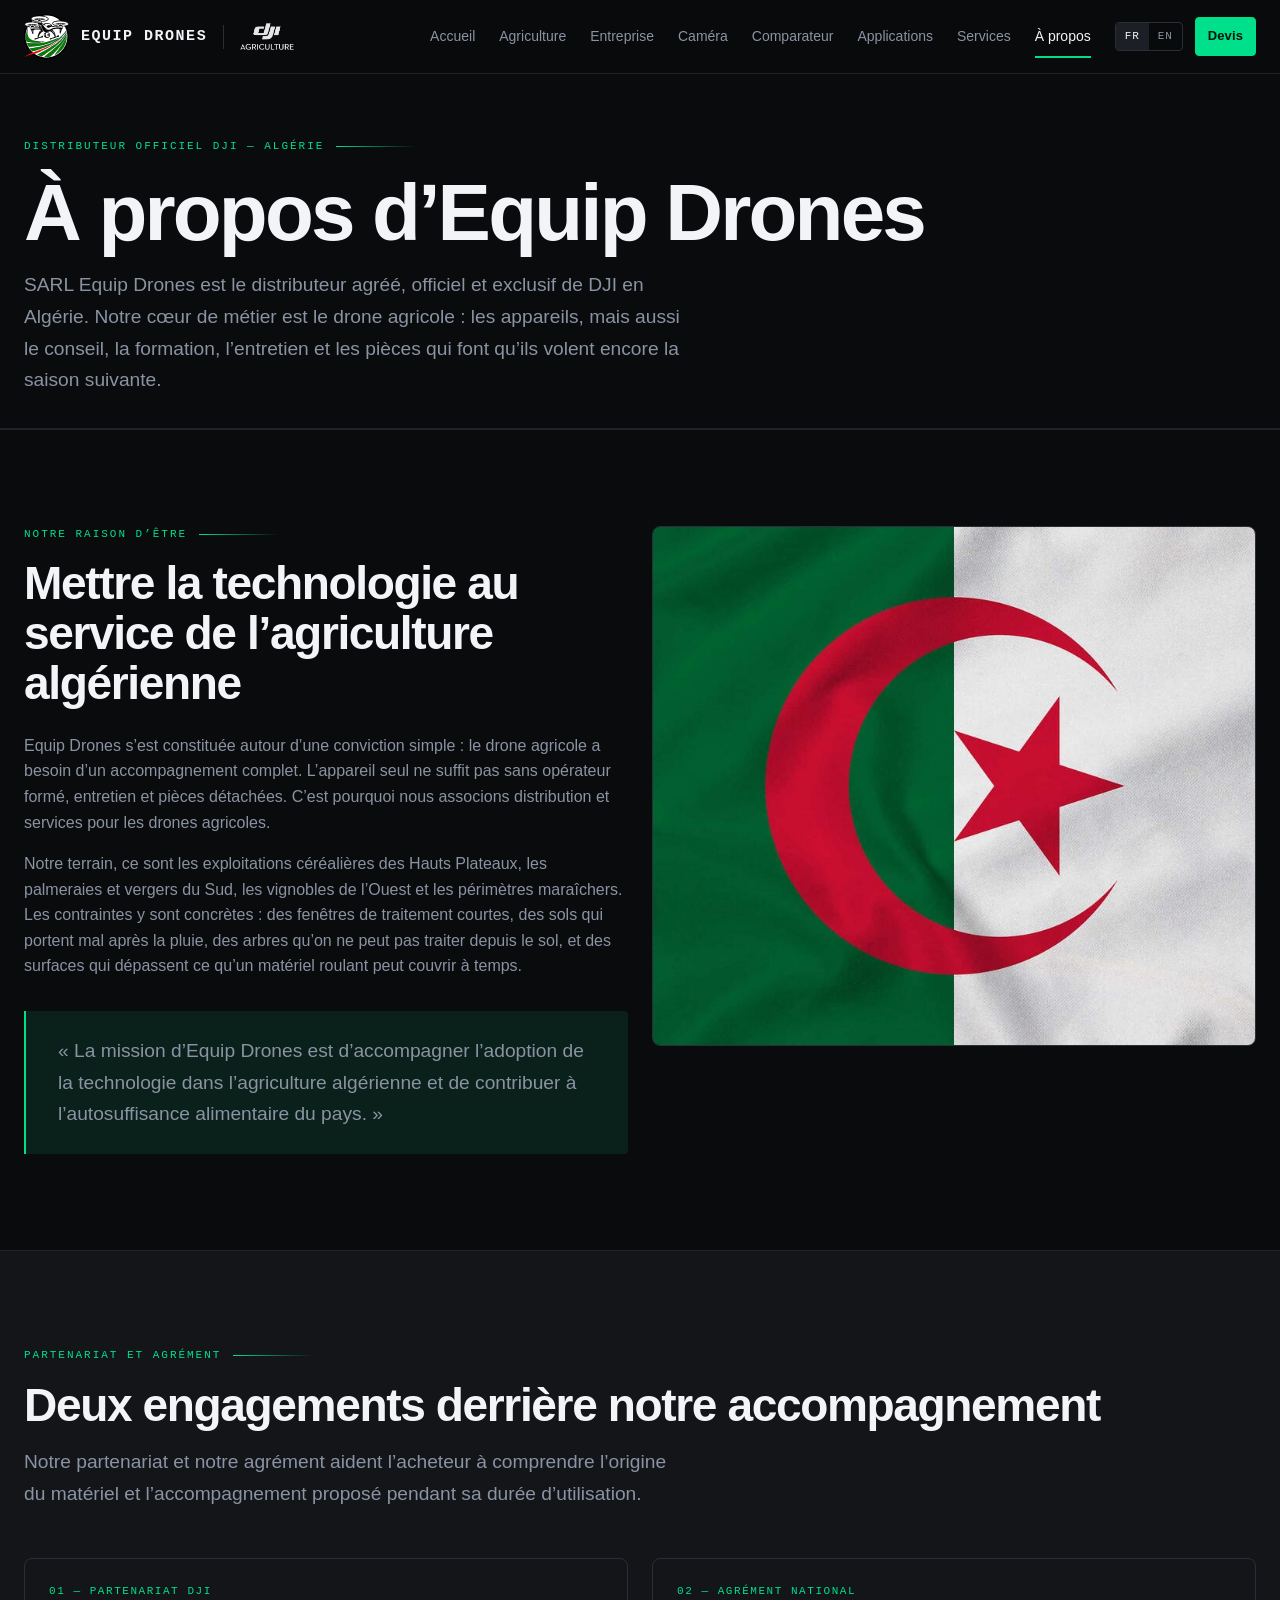
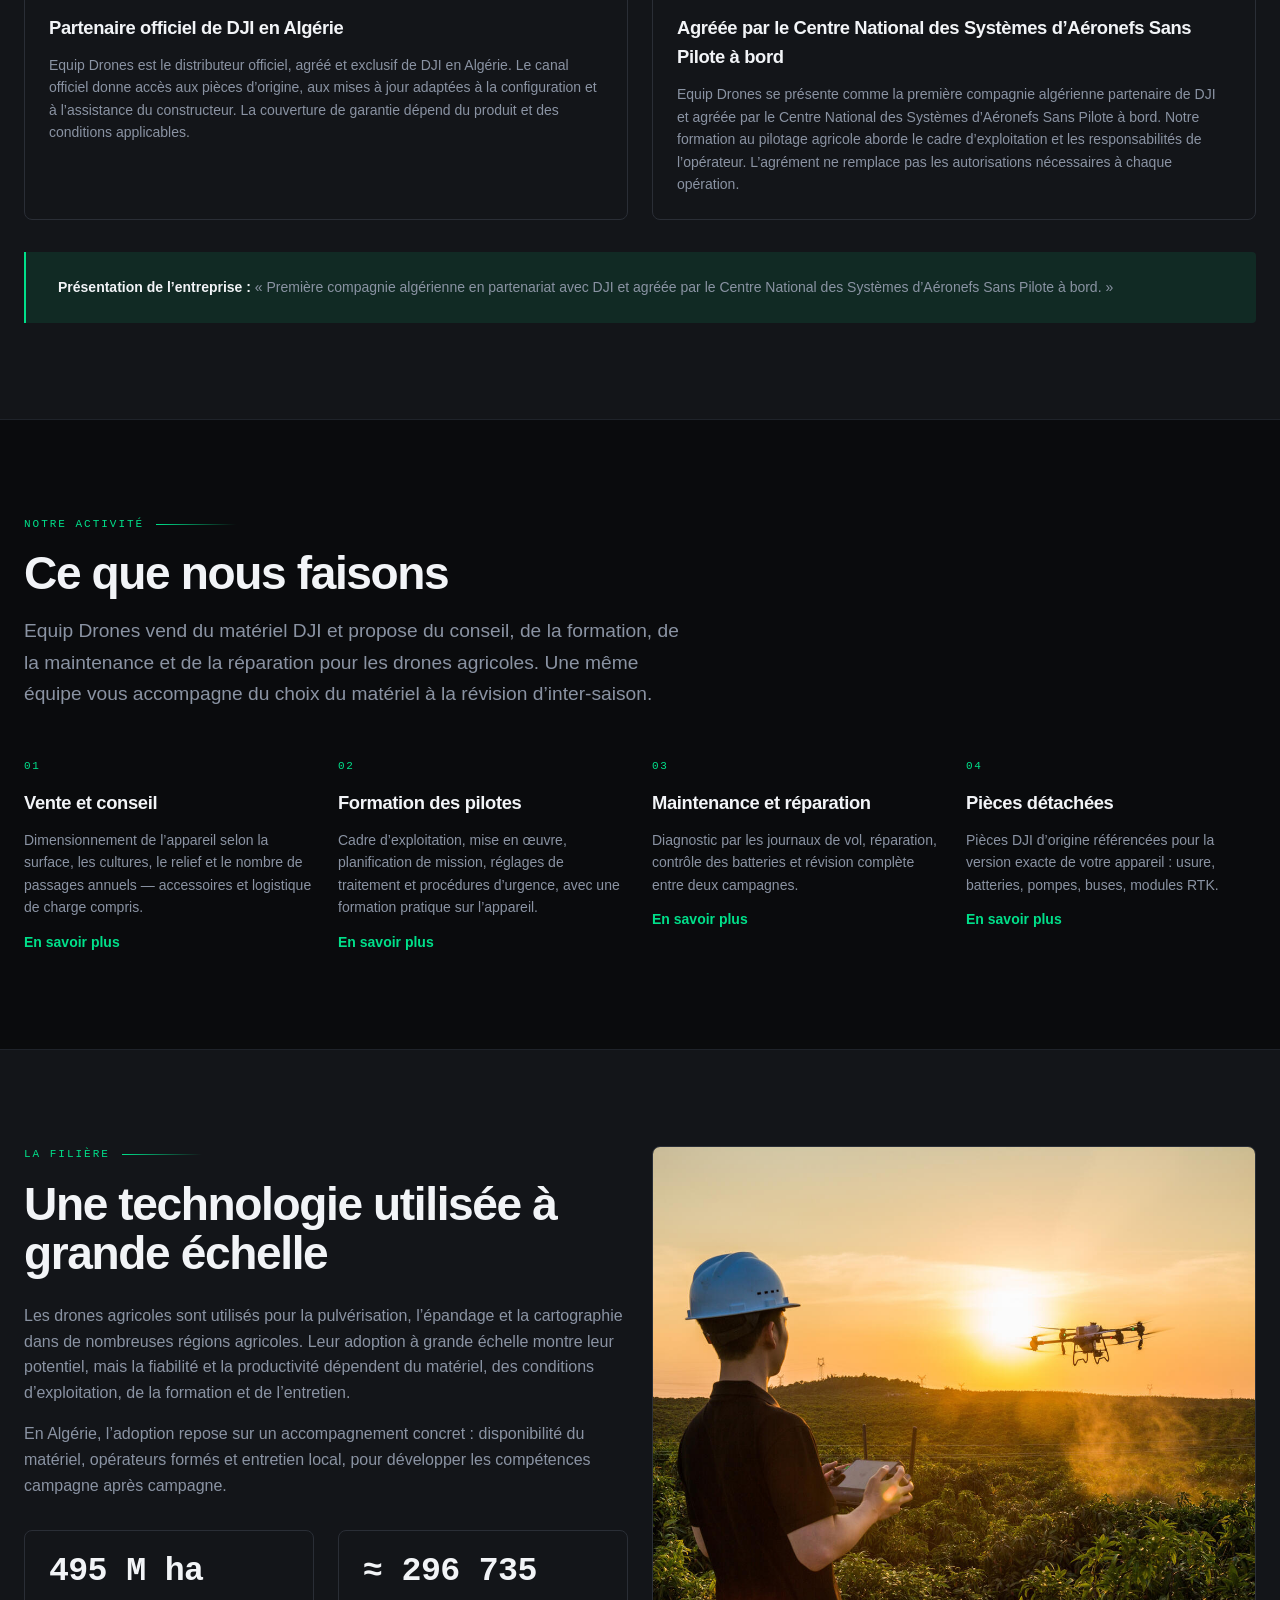
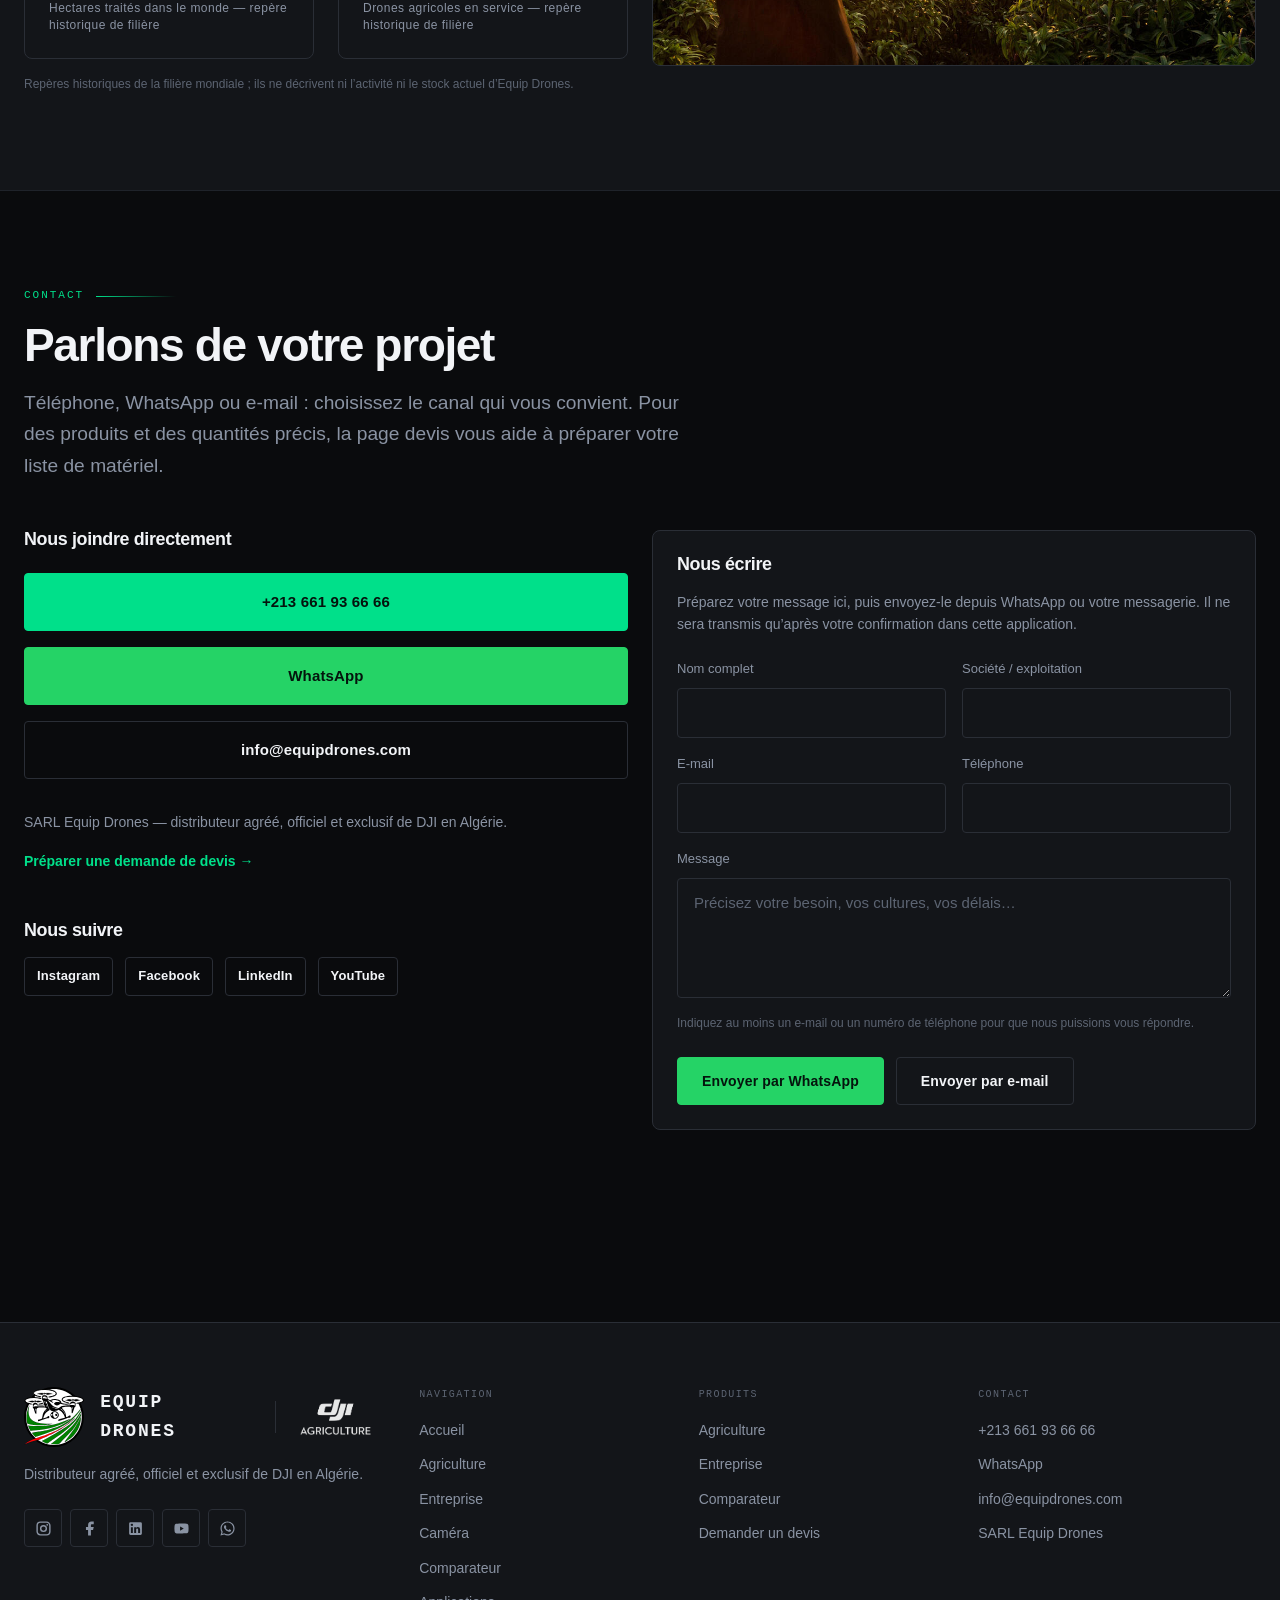
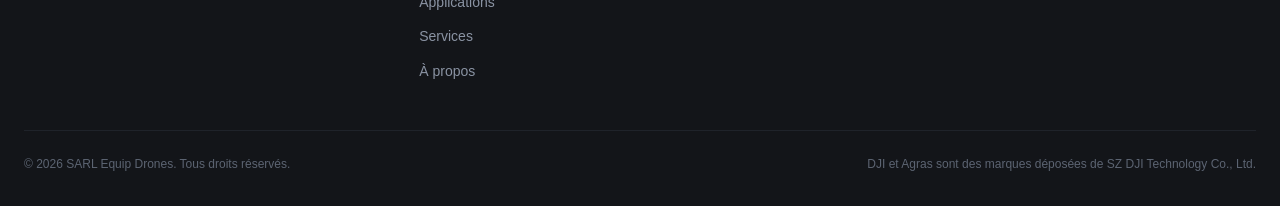
==== commit 71863059: "Fix French and English copy across the website and preserve language-switch state" ====
--- a/a-propos.html
+++ b/a-propos.html
@@ -3,8 +3,8 @@
 <head>
 <meta charset="utf-8">
 <meta name="viewport" content="width=device-width, initial-scale=1">
-<title>À propos — Equip Drones</title>
-<meta name="description" content="SARL Equip Drones, distributeur officiel et exclusif DJI en Algérie, première compagnie algérienne en partenariat avec DJI et agréée par le Centre National des Systèmes d’Aéronefs Sans Pilote à bord.">
+<title data-i18n="a-propos.copy.a-propos-equip-drones">À propos — Equip Drones</title>
+<meta name="description" content="SARL Equip Drones, distributeur officiel et exclusif DJI en Algérie. Vente de drones agricoles, conseil, formation des pilotes, maintenance et pièces d’origine." data-i18n-attr="content:a-propos.meta.description">
 <link rel="icon" href="assets/img/svg/Logo.svg" type="image/svg+xml">
 <link rel="stylesheet" href="assets/css/site.css">
 </head>
@@ -17,12 +17,8 @@
   <section class="page-head">
     <div class="wrap">
       <p class="eyebrow" data-i18n="misc.official">Distributeur officiel DJI — Algérie</p>
-      <h1 class="h-hero">À propos d’Equip Drones</h1>
-      <p class="lead measure">
-        SARL Equip Drones est le distributeur agréé, officiel et exclusif de DJI en Algérie.
-        Notre cœur de métier est le drone agricole : les appareils, mais aussi le conseil, la
-        formation, l’entretien et les pièces qui font qu’ils volent encore la saison suivante.
-      </p>
+      <h1 class="h-hero" data-i18n="a-propos.copy.a-propos-dequip-drones">À propos d’Equip Drones</h1>
+      <p class="lead measure" data-i18n="a-propos.copy.sarl-equip-drones-est-le-distributeur-agree">SARL Equip Drones est le distributeur agréé, officiel et exclusif de DJI en Algérie. Notre cœur de métier est le drone agricole : les appareils, mais aussi le conseil, la formation, l’entretien et les pièces qui font qu’ils volent encore la saison suivante.</p>
     </div>
   </section>
 
@@ -31,33 +27,17 @@
     <div class="wrap">
       <div class="grid grid-2">
         <div>
-          <p class="eyebrow">Notre raison d’être</p>
-          <h2 class="h-section">Mettre la technologie au service de l’agriculture algérienne</h2>
-          <p class="body mt-5">
-            Equip Drones s’est constituée autour d’une conviction simple : la mécanisation du
-            traitement par drone n’a de sens en Algérie que si elle arrive complète. Un appareil
-            importé seul, sans opérateur formé, sans atelier et sans pièces, ne tient pas une
-            campagne. C’est pourquoi l’entreprise s’est structurée à la fois comme distributeur
-            et comme prestataire de services.
-          </p>
-          <p class="body mt-4">
-            Notre terrain, ce sont les exploitations céréalières des Hauts Plateaux, les
-            palmeraies et vergers du Sud, les vignobles de l’Ouest et les périmètres maraîchers.
-            Les contraintes y sont concrètes : des fenêtres de traitement courtes, des sols qui
-            portent mal après la pluie, des arbres qu’on ne peut pas traiter depuis le sol, et
-            des surfaces qui dépassent ce qu’un matériel roulant peut couvrir à temps.
-          </p>
+          <p class="eyebrow" data-i18n="a-propos.copy.notre-raison-detre">Notre raison d’être</p>
+          <h2 class="h-section" data-i18n="a-propos.copy.mettre-la-technologie-au-service-de-lagriculture">Mettre la technologie au service de l’agriculture algérienne</h2>
+          <p class="body mt-5" data-i18n="a-propos.copy.equip-drones-sest-constituee-autour-dune-conviction">Equip Drones s’est constituée autour d’une conviction simple : le drone agricole a besoin d’un accompagnement complet. L’appareil seul ne suffit pas sans opérateur formé, entretien et pièces détachées. C’est pourquoi nous associons distribution et services pour les drones agricoles.</p>
+          <p class="body mt-4" data-i18n="a-propos.copy.notre-terrain-ce-sont-les-exploitations-cerealieres">Notre terrain, ce sont les exploitations céréalières des Hauts Plateaux, les palmeraies et vergers du Sud, les vignobles de l’Ouest et les périmètres maraîchers. Les contraintes y sont concrètes : des fenêtres de traitement courtes, des sols qui portent mal après la pluie, des arbres qu’on ne peut pas traiter depuis le sol, et des surfaces qui dépassent ce qu’un matériel roulant peut couvrir à temps.</p>
           <div class="callout mt-6">
-            <p class="lead">
-              « La mission d’Equip Drones est de mener l’adoption de la technologie pour
-              l’agriculture algérienne et ainsi de promouvoir l’autosuffisance alimentaire du
-              pays. »
-            </p>
+            <p class="lead" data-i18n="a-propos.copy.la-mission-dequip-drones-est-de-mener">« La mission d’Equip Drones est d’accompagner l’adoption de la technologie dans l’agriculture algérienne et de contribuer à l’autosuffisance alimentaire du pays. »</p>
           </div>
         </div>
         <div>
           <img data-photo="flag" alt="Drapeau algérien"
-               style="width:100%;height:100%;max-height:520px;object-fit:cover;border-radius:8px;border:1px solid var(--border)">
+               style="width:100%;height:100%;max-height:520px;object-fit:cover;border-radius:8px;border:1px solid var(--border)" data-i18n-attr="alt:a-propos.a11y.drapeau-algerien">
         </div>
       </div>
     </div>
@@ -67,53 +47,31 @@
   <section class="section section-bordered section-alt" id="accreditations" style="scroll-margin-top:88px">
     <div class="wrap">
       <div class="section-head">
-        <p class="eyebrow">Partenariat et agrément</p>
-        <h2 class="h-section">Deux titres qui engagent l’entreprise</h2>
-        <p class="lead">
-          Ce sont les deux seules choses qu’un acheteur peut vérifier avant même de parler
-          matériel — et ce sont celles qui déterminent ce qu’il obtiendra le jour où quelque
-          chose ne va pas.
-        </p>
+        <p class="eyebrow" data-i18n="a-propos.copy.partenariat-et-agrement">Partenariat et agrément</p>
+        <h2 class="h-section" data-i18n="a-propos.copy.deux-titres-qui-engagent-lentreprise">Deux engagements derrière notre accompagnement</h2>
+        <p class="lead" data-i18n="a-propos.copy.ce-sont-les-deux-seules-choses-quun">Notre partenariat et notre agrément aident l’acheteur à comprendre l’origine du matériel et l’accompagnement proposé pendant sa durée d’utilisation.</p>
       </div>
 
       <div class="grid grid-2">
         <div class="card">
           <div class="feature">
-            <div class="feature-num">01 — PARTENARIAT DJI</div>
-            <div class="feature-title">Partenaire officiel de DJI en Algérie</div>
-            <p class="feature-body">
-              Equip Drones est le partenaire officiel de DJI en Algérie, distributeur agréé et
-              exclusif de la marque sur le territoire. Être dans le canal officiel n’est pas un
-              label commercial : c’est ce qui rend la garantie constructeur réellement applicable
-              ici, ce qui donne accès aux pièces d’origine et aux mises à jour prévues pour votre
-              configuration, et ce qui permet de faire remonter un défaut au constructeur au lieu
-              de le subir. Un appareil entré par un autre chemin n’a aucun de ces recours.
-            </p>
+            <div class="feature-num" data-i18n="a-propos.copy.01-partenariat-dji">01 — PARTENARIAT DJI</div>
+            <div class="feature-title" data-i18n="a-propos.copy.partenaire-officiel-de-dji-en-algerie">Partenaire officiel de DJI en Algérie</div>
+            <p class="feature-body" data-i18n="a-propos.copy.equip-drones-est-le-partenaire-officiel-de">Equip Drones est le distributeur officiel, agréé et exclusif de DJI en Algérie. Le canal officiel donne accès aux pièces d’origine, aux mises à jour adaptées à la configuration et à l’assistance du constructeur. La couverture de garantie dépend du produit et des conditions applicables.</p>
           </div>
         </div>
 
         <div class="card">
           <div class="feature">
-            <div class="feature-num">02 — AGRÉMENT NATIONAL</div>
-            <div class="feature-title">Agréée par le Centre National des Systèmes d’Aéronefs Sans Pilote à bord</div>
-            <p class="feature-body">
-              Equip Drones est la première compagnie algérienne en partenariat avec DJI et agréée
-              par le Centre National des Systèmes d’Aéronefs Sans Pilote à bord. Concrètement,
-              l’activité s’exerce dans un cadre reconnu au niveau national, et la formation que
-              nous dispensons s’appuie sur ce cadre — ce qui est autorisé, où, sous quelles
-              conditions — plutôt que sur des usages improvisés. Pour un exploitant, c’est la
-              différence entre voler et voler en règle.
-            </p>
+            <div class="feature-num" data-i18n="a-propos.copy.02-agrement-national">02 — AGRÉMENT NATIONAL</div>
+            <div class="feature-title" data-i18n="a-propos.copy.agreee-par-le-centre-national-des-systemes">Agréée par le Centre National des Systèmes d’Aéronefs Sans Pilote à bord</div>
+            <p class="feature-body" data-i18n="a-propos.copy.equip-drones-est-la-premiere-compagnie-algerienne">Equip Drones se présente comme la première compagnie algérienne partenaire de DJI et agréée par le Centre National des Systèmes d’Aéronefs Sans Pilote à bord. Notre formation au pilotage agricole aborde le cadre d’exploitation et les responsabilités de l’opérateur. L’agrément ne remplace pas les autorisations nécessaires à chaque opération.</p>
           </div>
         </div>
       </div>
 
       <div class="callout mt-6">
-        <p class="small">
-          <span class="strong">Formulation d’origine :</span> « Première compagnie algérienne en
-          partenariat avec DJI et agréée par le Centre National des Systèmes d’Aéronefs Sans
-          Pilote à bord. »
-        </p>
+        <p class="small" data-i18n-html="a-propos.copy.formulation-dorigine-premiere-compagnie-algerienne-en-partenariat"><span class="strong">Présentation de l’entreprise :</span> « Première compagnie algérienne en partenariat avec DJI et agréée par le Centre National des Systèmes d’Aéronefs Sans Pilote à bord. »</p>
       </div>
     </div>
   </section>
@@ -122,50 +80,34 @@
   <section class="section section-bordered">
     <div class="wrap">
       <div class="section-head">
-        <p class="eyebrow">Notre activité</p>
-        <h2 class="h-section">Ce que nous faisons</h2>
-        <p class="lead">
-          Equip Drones fait la vente de drones DJI et offre des services de consultation, de
-          formation, de maintenance et de réparation de ces appareils. Quatre métiers, un seul
-          interlocuteur, du choix de l’appareil jusqu’à la révision d’inter-saison.
-        </p>
+        <p class="eyebrow" data-i18n="a-propos.copy.notre-activite">Notre activité</p>
+        <h2 class="h-section" data-i18n="a-propos.copy.ce-que-nous-faisons">Ce que nous faisons</h2>
+        <p class="lead" data-i18n="a-propos.copy.equip-drones-fait-la-vente-de-drones">Equip Drones vend du matériel DJI et propose du conseil, de la formation, de la maintenance et de la réparation pour les drones agricoles. Une même équipe vous accompagne du choix du matériel à la révision d’inter-saison.</p>
       </div>
 
       <div class="grid grid-4">
         <div class="feature">
           <div class="feature-num">01</div>
-          <div class="feature-title">Vente et conseil</div>
-          <p class="feature-body">
-            Dimensionnement de l’appareil selon la surface, les cultures, le relief et le nombre
-            de passages annuels — accessoires et logistique de charge compris.
-          </p>
+          <div class="feature-title" data-i18n="a-propos.copy.vente-et-conseil">Vente et conseil</div>
+          <p class="feature-body" data-i18n="a-propos.copy.dimensionnement-de-lappareil-selon-la-surface-les">Dimensionnement de l’appareil selon la surface, les cultures, le relief et le nombre de passages annuels — accessoires et logistique de charge compris.</p>
           <a class="link-arrow" href="services.html#vente" data-i18n="cta.learnMore">En savoir plus</a>
         </div>
         <div class="feature">
           <div class="feature-num">02</div>
-          <div class="feature-title">Formation des pilotes</div>
-          <p class="feature-body">
-            Cadre réglementaire, mise en œuvre, planification de mission, réglages de traitement
-            et procédures d’urgence, sur l’appareil et non sur un simulateur.
-          </p>
+          <div class="feature-title" data-i18n="a-propos.copy.formation-des-pilotes">Formation des pilotes</div>
+          <p class="feature-body" data-i18n="a-propos.copy.cadre-reglementaire-mise-en-uvre-planification-de">Cadre d’exploitation, mise en œuvre, planification de mission, réglages de traitement et procédures d’urgence, avec une formation pratique sur l’appareil.</p>
           <a class="link-arrow" href="services.html#formation" data-i18n="cta.learnMore">En savoir plus</a>
         </div>
         <div class="feature">
           <div class="feature-num">03</div>
-          <div class="feature-title">Maintenance et réparation</div>
-          <p class="feature-body">
-            Diagnostic par les journaux de vol, réparation, contrôle des batteries et révision
-            complète entre deux campagnes.
-          </p>
+          <div class="feature-title" data-i18n="a-propos.copy.maintenance-et-reparation">Maintenance et réparation</div>
+          <p class="feature-body" data-i18n="a-propos.copy.diagnostic-par-les-journaux-de-vol-reparation">Diagnostic par les journaux de vol, réparation, contrôle des batteries et révision complète entre deux campagnes.</p>
           <a class="link-arrow" href="services.html#maintenance" data-i18n="cta.learnMore">En savoir plus</a>
         </div>
         <div class="feature">
           <div class="feature-num">04</div>
-          <div class="feature-title">Pièces détachées</div>
-          <p class="feature-body">
-            Pièces DJI d’origine référencées pour la version exacte de votre appareil : usure,
-            batteries, pompes, buses, modules RTK.
-          </p>
+          <div class="feature-title" data-i18n="a-propos.copy.pieces-detachees">Pièces détachées</div>
+          <p class="feature-body" data-i18n="a-propos.copy.pieces-dji-dorigine-referencees-pour-la-version">Pièces DJI d’origine référencées pour la version exacte de votre appareil : usure, batteries, pompes, buses, modules RTK.</p>
           <a class="link-arrow" href="services.html#pieces" data-i18n="cta.learnMore">En savoir plus</a>
         </div>
       </div>
@@ -177,34 +119,25 @@
     <div class="wrap">
       <div class="grid grid-2">
         <div>
-          <p class="eyebrow">La filière</p>
-          <h2 class="h-section">Une technologie déjà éprouvée à grande échelle</h2>
-          <p class="body mt-5">
-            Le drone agricole n’est plus une expérimentation. À l’échelle mondiale, les drones
-            ont traité plus de 500 millions d’hectares et près de 300 000 appareils agricoles
-            sont en service. Ce que ces chiffres disent, c’est que les questions de fiabilité, de
-            disponibilité des pièces et de méthode de travail ont déjà été tranchées ailleurs.
-          </p>
-          <p class="body mt-4">
-            L’enjeu, en Algérie, n’est donc pas de prouver que cela fonctionne : c’est
-            l’adoption. Des appareils réellement disponibles, des opérateurs formés, un entretien
-            assuré sur place — et une filière qui gagne en autonomie campagne après campagne.
-          </p>
+          <p class="eyebrow" data-i18n="a-propos.copy.la-filiere">La filière</p>
+          <h2 class="h-section" data-i18n="a-propos.copy.une-technologie-deja-eprouvee-a-grande-echelle">Une technologie utilisée à grande échelle</h2>
+          <p class="body mt-5" data-i18n="a-propos.copy.le-drone-agricole-nest-plus-une-experimentation">Les drones agricoles sont utilisés pour la pulvérisation, l’épandage et la cartographie dans de nombreuses régions agricoles. Leur adoption à grande échelle montre leur potentiel, mais la fiabilité et la productivité dépendent du matériel, des conditions d’exploitation, de la formation et de l’entretien.</p>
+          <p class="body mt-4" data-i18n="a-propos.copy.lenjeu-en-algerie-nest-donc-pas-de">En Algérie, l’adoption repose sur un accompagnement concret : disponibilité du matériel, opérateurs formés et entretien local, pour développer les compétences campagne après campagne.</p>
           <div class="grid grid-2 mt-6">
             <div class="card">
-              <div class="stat-value">500 M ha</div>
-              <div class="stat-label">Surfaces traitées par drone dans le monde</div>
+              <div class="stat-value" data-i18n="a-propos.copy.500-m-ha">500 M ha</div>
+              <div class="stat-label" data-i18n="a-propos.copy.surfaces-traitees-par-drone-dans-le-monde">Hectares traités dans le monde — repère historique de filière</div>
             </div>
             <div class="card">
               <div class="stat-value">≈ 300 000</div>
-              <div class="stat-label">Drones agricoles en service dans le monde</div>
+              <div class="stat-label" data-i18n="a-propos.copy.drones-agricoles-en-service-dans-le-monde">Drones agricoles en service — repère historique de filière</div>
             </div>
           </div>
-          <p class="tiny mt-4">Chiffres de la filière mondiale du drone agricole.</p>
+          <p class="tiny mt-4" data-i18n="a-propos.copy.chiffres-de-la-filiere-mondiale-du-drone">Repères historiques de la filière mondiale ; ils ne décrivent ni l’activité ni le stock actuel d’Equip Drones.</p>
         </div>
         <div>
           <img data-photo="operator" alt="Technicien pilotant un drone de pulvérisation au coucher du soleil"
-               style="width:100%;height:100%;max-height:520px;object-fit:cover;border-radius:8px;border:1px solid var(--border)">
+               style="width:100%;height:100%;max-height:520px;object-fit:cover;border-radius:8px;border:1px solid var(--border)" data-i18n-attr="alt:a-propos.a11y.technicien-pilotant-un-drone-de-pulverisation-au">
         </div>
       </div>
     </div>
@@ -214,39 +147,30 @@
   <section class="section section-bordered" id="contact" style="scroll-margin-top:88px">
     <div class="wrap">
       <div class="section-head">
-        <p class="eyebrow">Contact</p>
-        <h2 class="h-section">Parlons de votre projet</h2>
-        <p class="lead">
-          Téléphone, WhatsApp ou e-mail : choisissez le canal qui vous arrange. Pour une demande
-          portant sur des appareils précis et des quantités, la page devis prépare la liste à
-          notre place.
-        </p>
+        <p class="eyebrow" data-i18n="a-propos.copy.contact">Contact</p>
+        <h2 class="h-section" data-i18n="a-propos.copy.parlons-de-votre-projet">Parlons de votre projet</h2>
+        <p class="lead" data-i18n="a-propos.copy.telephone-whatsapp-ou-e-mail-choisissez-le">Téléphone, WhatsApp ou e-mail : choisissez le canal qui vous convient. Pour des produits et des quantités précis, la page devis vous aide à préparer votre liste de matériel.</p>
       </div>
 
       <div class="grid grid-2">
         <div>
-          <h3 class="h-sub">Nous joindre directement</h3>
+          <h3 class="h-sub" data-i18n="a-propos.copy.nous-joindre-directement">Nous joindre directement</h3>
           <div class="stack mt-5">
             <a class="btn btn-primary btn-lg btn-block" href="tel:+213661936666">+213 661 93 66 66</a>
             <a class="btn btn-wa btn-lg btn-block" href="https://wa.me/213661936666" target="_blank" rel="noopener noreferrer">WhatsApp</a>
-            <a class="btn btn-lg btn-block" href="mailto:info@equipdrones.com">info@equipdrones.com</a>
-          </div>
-
-          <p class="small mt-6">
-            SARL Equip Drones — distributeur agréé, officiel et exclusif de DJI en Algérie.
-          </p>
-          <a class="link-arrow mt-4" href="devis.html">Préparer une demande de devis →</a>
-
-          <h3 class="h-sub mt-7">Nous suivre</h3>
+            <a class="btn btn-lg btn-block" href="mailto:info@equipdrones.com" data-i18n="a-propos.copy.info-equipdrones-com">info@equipdrones.com</a>
+          </div>
+
+          <p class="small mt-6" data-i18n="a-propos.copy.sarl-equip-drones-distributeur-agree-officiel-et">SARL Equip Drones — distributeur agréé, officiel et exclusif de DJI en Algérie.</p>
+          <a class="link-arrow mt-4" href="devis.html" data-i18n="a-propos.copy.preparer-une-demande-de-devis">Préparer une demande de devis →</a>
+
+          <h3 class="h-sub mt-7" data-i18n="a-propos.copy.nous-suivre">Nous suivre</h3>
           <div class="row mt-4" data-socials></div>
         </div>
 
         <div class="card">
-          <h3 class="h-sub">Nous écrire</h3>
-          <p class="small mt-4">
-            Ce formulaire ne transmet rien à un serveur : il prépare votre message et vous
-            l’envoyez depuis votre propre WhatsApp ou votre messagerie.
-          </p>
+          <h3 class="h-sub" data-i18n="a-propos.copy.nous-ecrire">Nous écrire</h3>
+          <p class="small mt-4" data-i18n="a-propos.copy.ce-formulaire-ne-transmet-rien-a-un">Préparez votre message ici, puis envoyez-le depuis WhatsApp ou votre messagerie. Il ne sera transmis qu’après votre confirmation dans cette application.</p>
 
           <form id="contact-form" class="mt-5" novalidate>
             <div class="form-grid">
@@ -274,10 +198,7 @@
               </div>
             </div>
 
-            <p class="tiny mt-4">
-              Indiquez au moins un e-mail ou un numéro de téléphone pour que nous puissions vous
-              répondre.
-            </p>
+            <p class="tiny mt-4" data-i18n="a-propos.copy.indiquez-au-moins-un-e-mail-ou">Indiquez au moins un e-mail ou un numéro de téléphone pour que nous puissions vous répondre.</p>
 
             <div class="notice mt-4 hidden" id="contact-error" role="alert"></div>
 
@@ -304,6 +225,7 @@
   'use strict';
 
   var bound = false;
+  function t(key) { return ED.i18n.t(key); }
 
   function contact() {
     return (window.ED && ED.contact) ? ED.contact : {};
@@ -354,31 +276,38 @@
 
   function firstProblem() {
     if (!val('c-name')) {
-      return { msg: 'Merci d’indiquer votre nom pour que nous sachions à qui répondre.', focus: 'c-name' };
+      return { key: 'contact.needName', focus: 'c-name' };
     }
     if (!val('c-email') && !val('c-phone')) {
-      return { msg: 'Merci de laisser au moins un e-mail ou un numéro de téléphone.', focus: 'c-email' };
+      return { key: 'contact.needChannel', focus: 'c-email' };
+    }
+    if (val('c-email') && !/^[^\s@]+@[^\s@]+\.[A-Za-z]{2,}$/.test(val('c-email'))) {
+      return { key: 'contact.badEmail', focus: 'c-email' };
+    }
+    if (val('c-phone') && (val('c-phone').match(/\d/g) || []).length < 8) {
+      return { key: 'contact.badPhone', focus: 'c-phone' };
     }
     if (!val('c-message')) {
-      return { msg: 'Merci d’écrire quelques lignes sur votre besoin.', focus: 'c-message' };
+      return { key: 'contact.needMessage', focus: 'c-message' };
     }
     return null;
   }
 
   function buildMessage() {
-    var lines = ['Message depuis le site Equip Drones', ''];
-    lines.push('Nom : ' + val('c-name'));
-    if (val('c-company')) { lines.push('Société / exploitation : ' + val('c-company')); }
-    if (val('c-email'))   { lines.push('E-mail : ' + val('c-email')); }
-    if (val('c-phone'))   { lines.push('Téléphone : ' + val('c-phone')); }
-    lines.push('', 'Message :', val('c-message'));
+    var lines = [t('message.contactTitle'), ''];
+    lines.push(t('quote.name') + ': ' + val('c-name'));
+    if (val('c-company')) { lines.push(t('quote.company') + ': ' + val('c-company')); }
+    if (val('c-email'))   { lines.push(t('quote.email') + ': ' + val('c-email')); }
+    if (val('c-phone'))   { lines.push(t('quote.phone') + ': ' + val('c-phone')); }
+    lines.push('', t('quote.message') + ':', val('c-message'));
     return lines.join('\n');
   }
 
   function showError(problem) {
     var box = document.getElementById('contact-error');
     if (box) {
-      box.textContent = problem.msg;
+      box.dataset.errorKey = problem.key;
+      box.textContent = t(problem.key);
       box.classList.remove('hidden');
     }
     var node = document.getElementById(problem.focus);
@@ -404,7 +333,7 @@
                   '_blank', 'noopener');
     } else {
       var mail = c.email || 'info@equipdrones.com';
-      var subject = 'Contact site — ' + val('c-name');
+      var subject = t('message.contactSubject') + ' — ' + val('c-name');
       window.location.href = 'mailto:' + mail +
         '?subject=' + encodeURIComponent(subject) +
         '&body=' + encodeURIComponent(text);
@@ -432,6 +361,8 @@
     paintPhotos();
     paintSocials();
     bindForm();
+    var error = document.getElementById('contact-error');
+    if (error && !error.classList.contains('hidden') && error.dataset.errorKey) error.textContent = t(error.dataset.errorKey);
   }
 
   document.addEventListener('ed:ready', render);
--- a/assets/css/site.css
+++ b/assets/css/site.css
@@ -88,7 +88,7 @@
 
   --t: 180ms cubic-bezier(0.4, 0, 0.2, 1);
 
-  --header-h: 68px;
+  --header-h: 74px;
 }
 
 /* --------------------------------------------------------------------------
@@ -265,10 +265,26 @@
 .site-header .wrap { height: 100%; display: flex; align-items: center; gap: var(--s5); }
 
 .brand { display: flex; align-items: center; gap: var(--s3); flex-shrink: 0; }
-.brand img { height: 30px; width: auto; }
+.brand img { height: 45px; width: auto; }
 .brand-text {
-  font-family: var(--mono); font-size: 13px; font-weight: 700;
+  font-family: var(--mono); font-size: 15px; font-weight: 700;
   letter-spacing: 0.1em; text-transform: uppercase;
+}
+.brand-divider {
+  display: inline-block;
+  width: 1px;
+  height: 24px;
+  background: var(--border);
+  margin-inline: 4px;
+}
+.brand-dji {
+  height: 27px !important;
+  width: auto !important;
+  opacity: 0.9;
+  transition: opacity var(--t);
+}
+.brand:hover .brand-dji {
+  opacity: 1;
 }
 
 .nav { display: flex; align-items: center; gap: var(--s5); margin-left: auto; }
@@ -289,7 +305,7 @@
 .lang-toggle button {
   background: transparent; border: 0; cursor: pointer;
   padding: 5px 9px; font-family: var(--mono); font-size: 11px;
-  letter-spacing: 0.08em; color: var(--dim); transition: all var(--t);
+  letter-spacing: 0.08em; color: var(--muted); transition: all var(--t);
 }
 .lang-toggle button[aria-pressed="true"] { background: var(--surface-2); color: var(--text); }
 .lang-toggle button:hover { color: var(--text); }
@@ -325,7 +341,12 @@
 .hero-actions { display: flex; gap: var(--s3); flex-wrap: wrap; margin-top: var(--s6); }
 .hero .lead { margin-top: var(--s5); max-width: 52ch; }
 .hero-media { position: relative; }
-.hero-media img { width: 100%; object-fit: contain; }
+.hero-media img {
+  width: 100%;
+  aspect-ratio: 4 / 3;
+  object-fit: cover;
+  border-radius: var(--radius-lg);
+}
 
 .page-head { padding-block: var(--s8) var(--s6); border-bottom: 1px solid var(--border-soft); }
 .page-head .lead { margin-top: var(--s4); }
@@ -350,6 +371,9 @@
 .stat-label {
   margin-top: var(--s3); font-size: 12px; color: var(--muted);
   letter-spacing: 0.04em; line-height: 1.4;
+}
+.stat .spec-icon {
+  margin-bottom: var(--s3);
 }
 
 /* --------------------------------------------------------------------------
@@ -423,7 +447,8 @@
 .badge::before { content: ""; width: 6px; height: 6px; border-radius: 50%; background: currentColor; flex-shrink: 0; }
 .badge-in_stock    { color: var(--ok);   border-color: rgba(0, 196, 106, 0.35); background: rgba(0, 196, 106, 0.08); }
 .badge-on_order    { color: var(--warn); border-color: rgba(255, 176, 32, 0.35); background: rgba(255, 176, 32, 0.08); }
-.badge-coming_soon { color: var(--off);  border-color: var(--border); background: transparent; }
+.badge-coming_soon { color: var(--warn); border-color: rgba(255, 176, 32, 0.35); background: rgba(255, 176, 32, 0.08); }
+.badge-discontinued { color: #f87171; border-color: rgba(239, 68, 68, 0.35); background: rgba(239, 68, 68, 0.08); }
 
 .tag {
   display: inline-block; padding: 3px 9px;
@@ -639,6 +664,23 @@
   background: var(--bg-alt);
   padding-block: var(--s8) var(--s6);
   margin-top: var(--s9);
+}
+.site-footer .brand {
+  gap: var(--s4);
+}
+.site-footer .brand img.brand-logo,
+.site-footer .brand > img:first-child {
+  height: 60px;
+}
+.site-footer .brand-text {
+  font-size: 18px;
+}
+.site-footer .brand-divider {
+  height: 32px;
+  margin-inline: var(--s2);
+}
+.site-footer .brand-dji {
+  height: 36px !important;
 }
 .footer-grid { display: grid; grid-template-columns: 1.5fr 1fr 1fr 1.2fr; gap: var(--s7); }
 .footer-title {
@@ -747,6 +789,10 @@
   .hero-actions .btn { flex: 1 1 auto; }
 }
 
+@media (max-width: 440px) {
+  .site-header .brand-text { display: none; }
+}
+
 /* --------------------------------------------------------------------------
    18b. Motion au défilement
    Piloté par assets/js/motion.js, qui pose la classe `.motion` sur <html>.
@@ -846,3 +892,15 @@
   body { background: #fff; color: #000; }
   .card, .p-card { border-color: #ccc; }
 }
+
+/* Keep both language choices reachable on narrow screens. */
+.lang-toggle { flex-shrink: 0; }
+.header-actions .cart-link { width: auto; }
+@media (max-width: 440px) {
+  .site-header .wrap { gap: 8px; }
+  .site-header .brand-dji, .site-header .brand-divider { display: none; }
+  .header-actions { gap: 8px; }
+}
+.cycle-flow { display: grid; grid-template-columns: repeat(4, 1fr); gap: var(--s5); padding: 0; list-style: none; }
+.cycle-flow li { display: flex; flex-direction: column; gap: var(--s3); }
+@media (max-width: 640px) { .cycle-flow { grid-template-columns: repeat(2, 1fr); } }
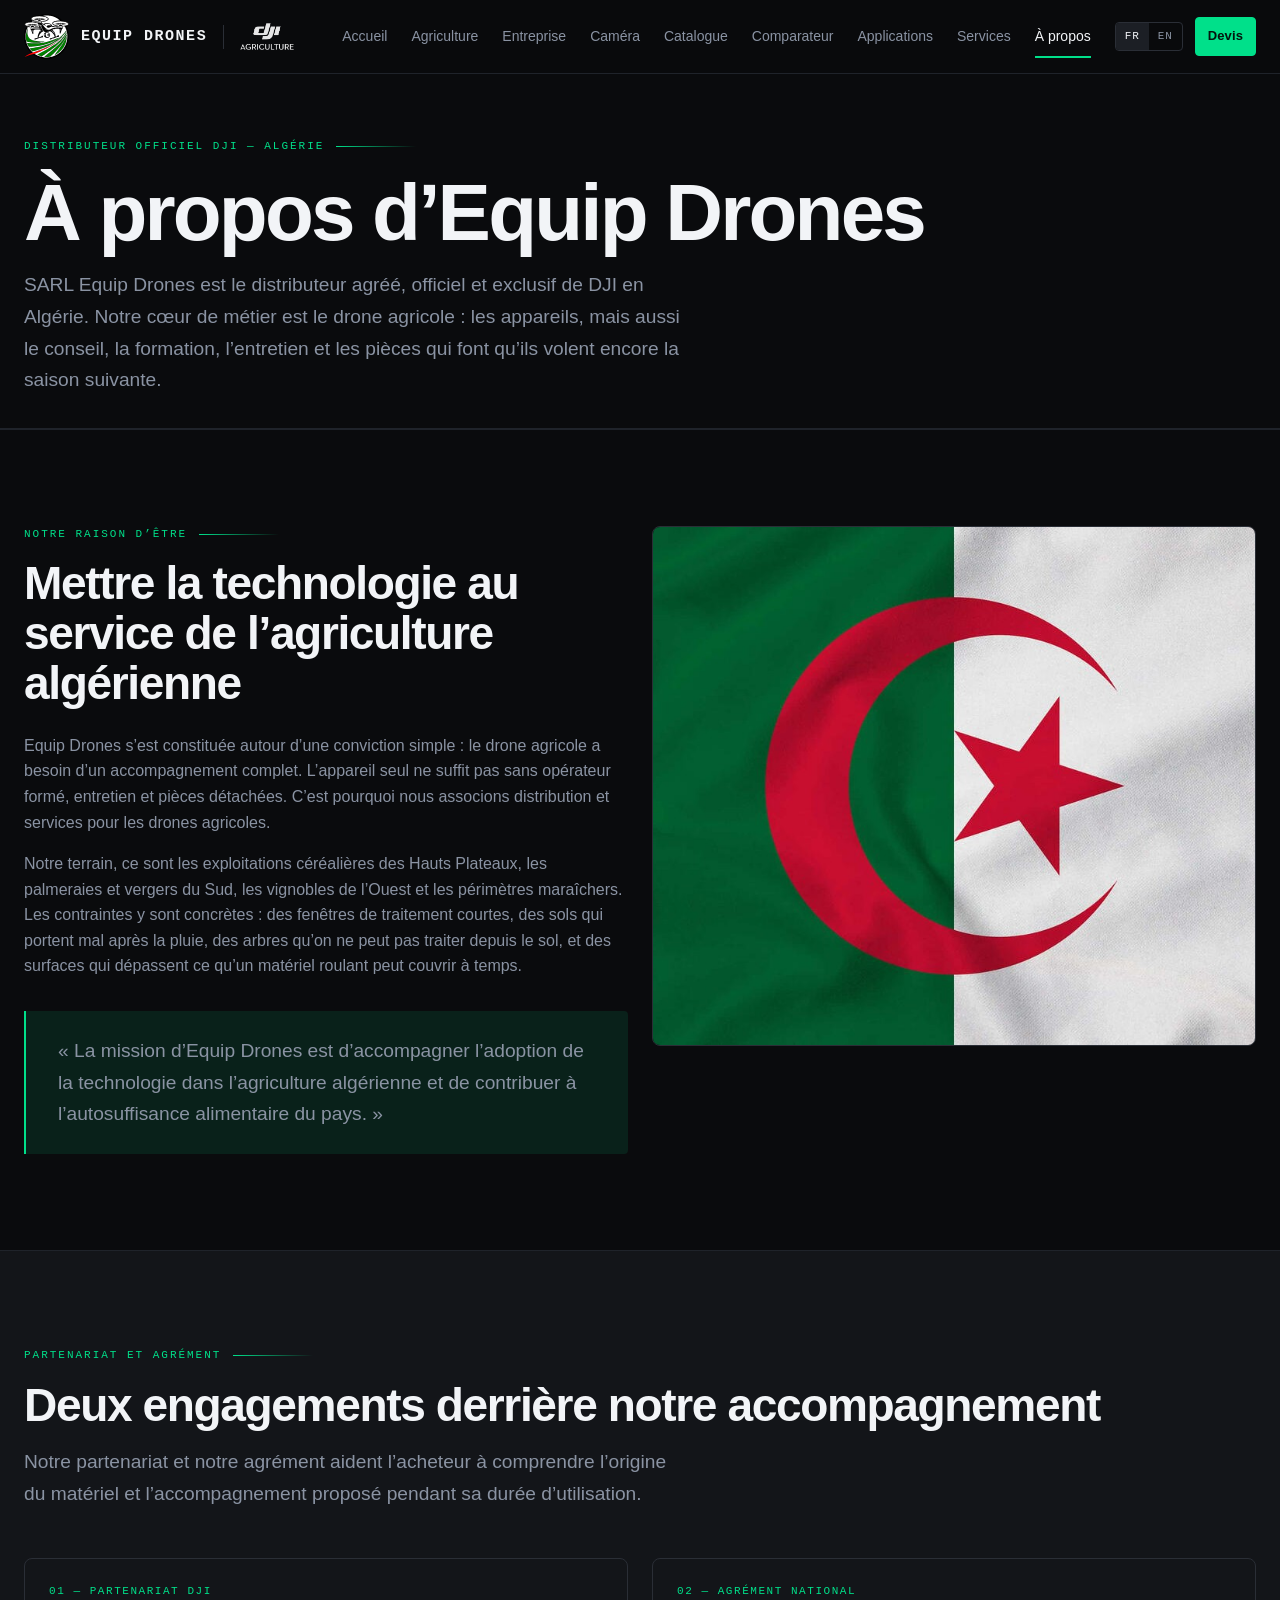
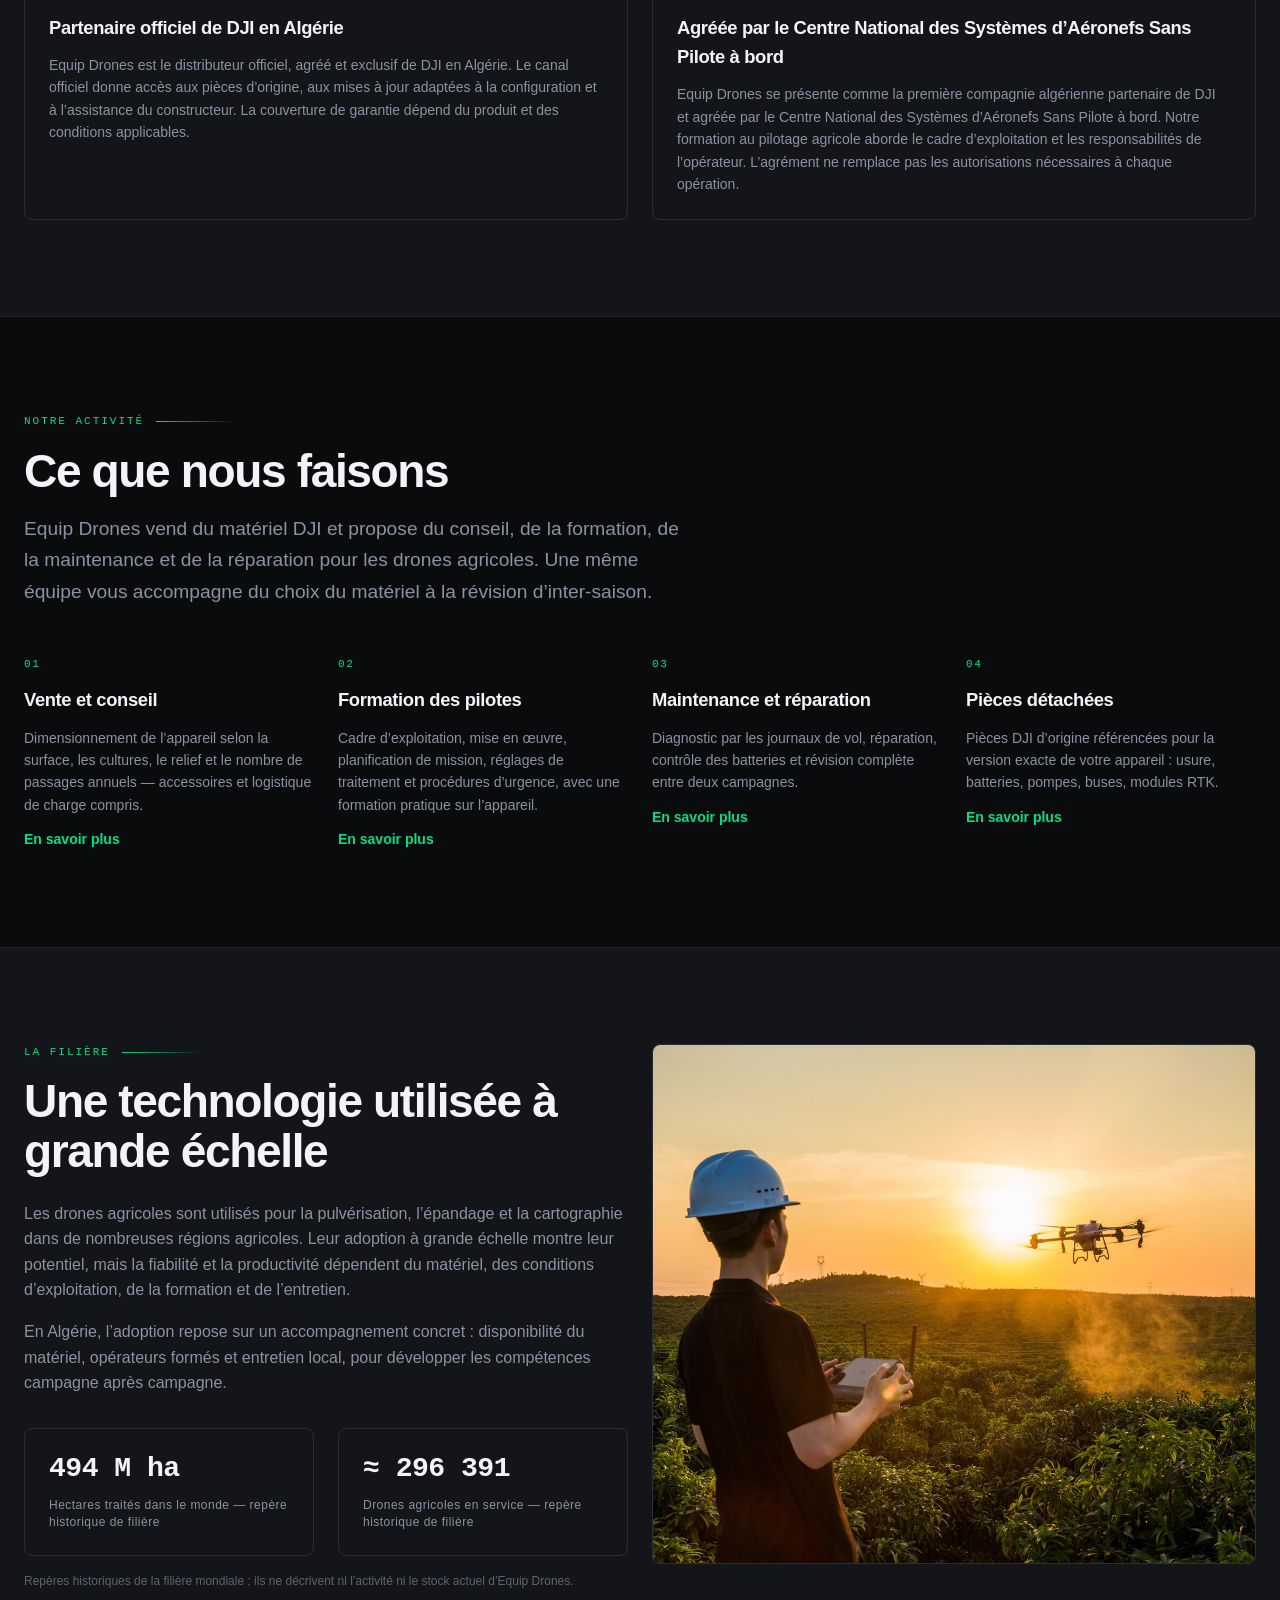
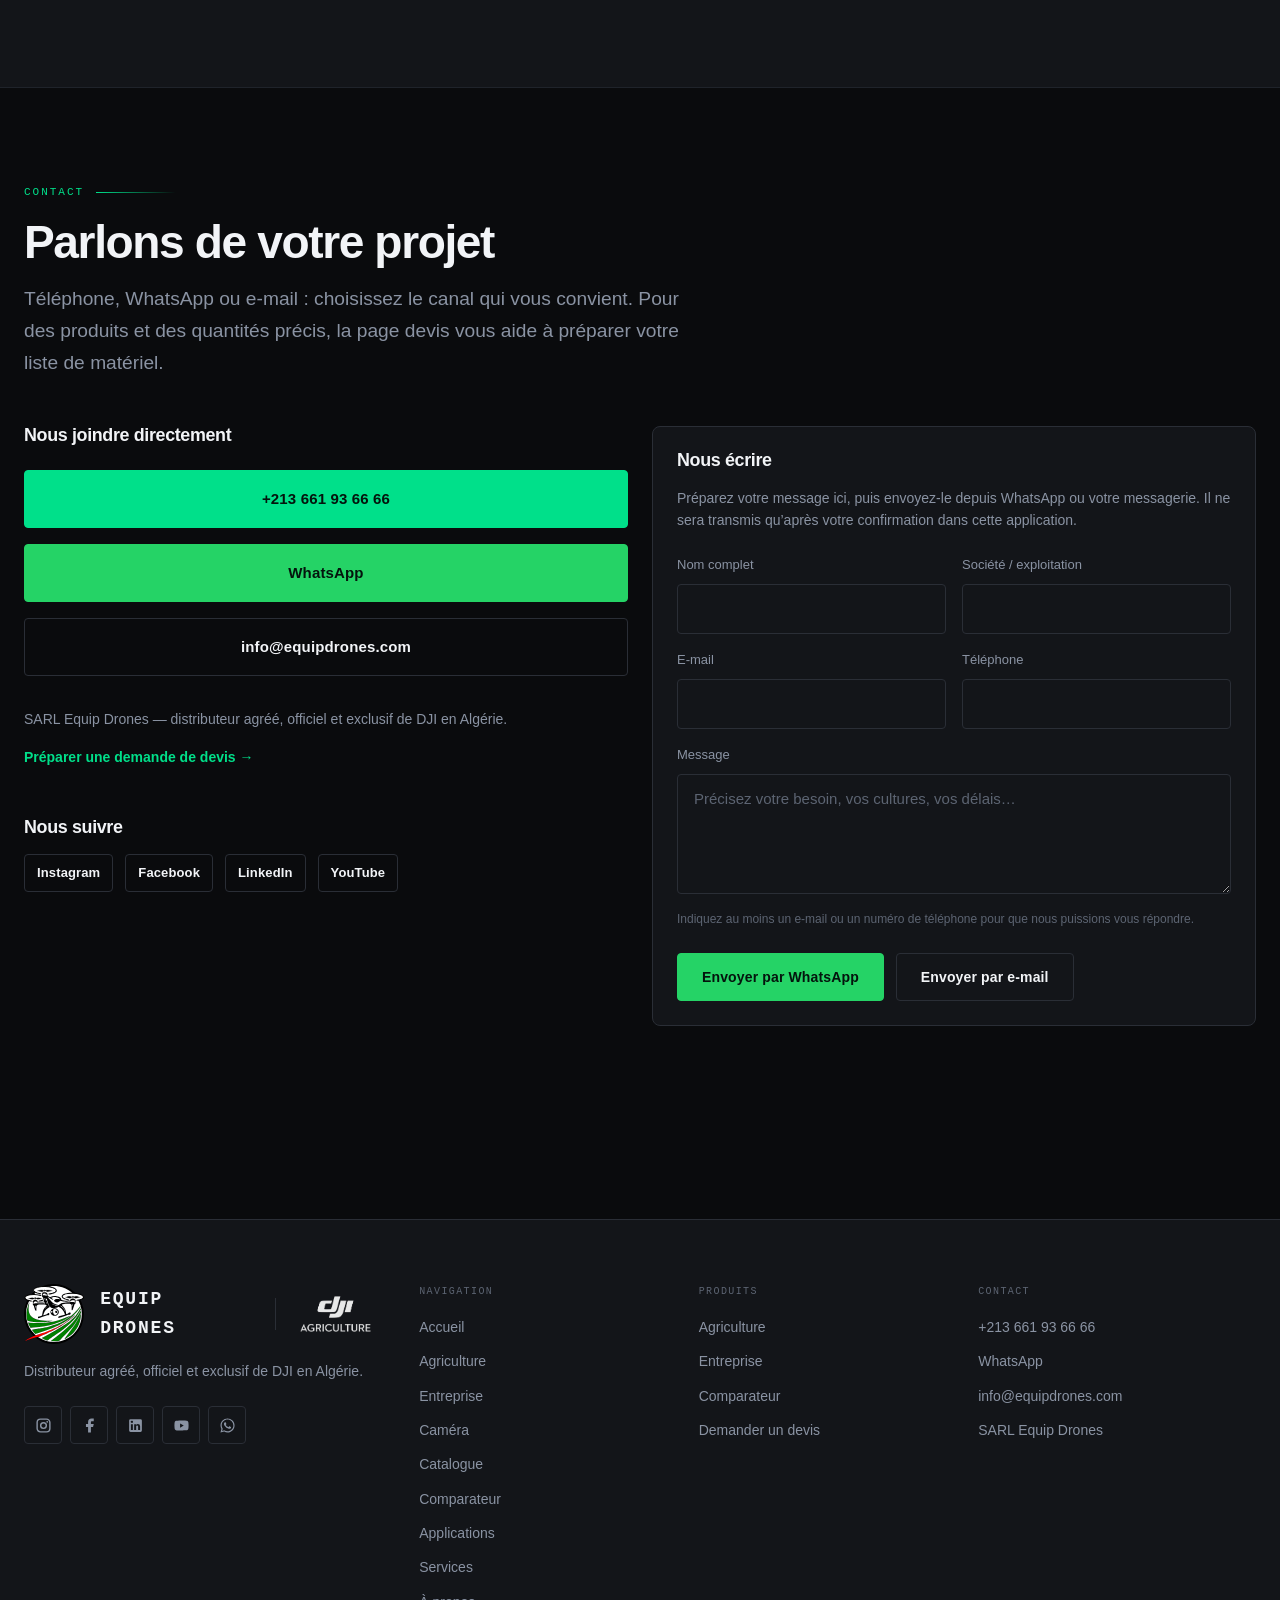
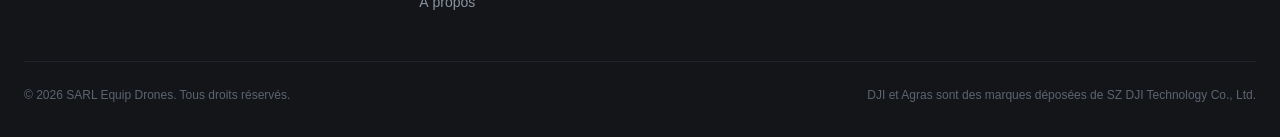
==== commit 617fc1c1: "feat: replace static Agras cards with dynamic renderer; remove stale applications model blocks + i18" ====
--- a/a-propos.html
+++ b/a-propos.html
@@ -70,10 +70,7 @@
         </div>
       </div>
 
-      <div class="callout mt-6">
-        <p class="small" data-i18n-html="a-propos.copy.formulation-dorigine-premiere-compagnie-algerienne-en-partenariat"><span class="strong">Présentation de l’entreprise :</span> « Première compagnie algérienne en partenariat avec DJI et agréée par le Centre National des Systèmes d’Aéronefs Sans Pilote à bord. »</p>
-      </div>
-    </div>
+      </div>
   </section>
 
   <!-- ================================================ CE QUE NOUS FAISONS -->
--- a/assets/css/site.css
+++ b/assets/css/site.css
@@ -291,12 +291,17 @@
 .nav a {
   font-size: 14px; color: var(--muted); font-weight: 500;
   transition: color var(--t); position: relative; padding-block: var(--s2);
+  white-space: nowrap;
 }
 .nav a:hover { color: var(--text); }
 .nav a[aria-current="page"] { color: var(--text); }
 .nav a[aria-current="page"]::after {
   content: ""; position: absolute; left: 0; right: 0; bottom: -2px;
   height: 2px; background: var(--accent);
+}
+@media (max-width: 1200px) and (min-width: 901px) {
+  .nav { gap: clamp(8px, 1.2vw, var(--s5)); }
+  .nav a { font-size: 13px; }
 }
 
 .header-actions { display: flex; align-items: center; gap: var(--s3); flex-shrink: 0; }
@@ -364,8 +369,8 @@
 }
 .stat:last-child { border-right: 0; }
 .stat-value {
-  font-family: var(--mono); font-size: clamp(1.5rem, 2.6vw, 2.1rem);
-  font-weight: 700; color: var(--text); line-height: 1; letter-spacing: -0.02em;
+  font-family: var(--mono); font-size: clamp(1.3rem, 2.2vw, 1.8rem);
+  font-weight: 700; color: var(--text); line-height: 1.15; letter-spacing: -0.02em;
   font-variant-numeric: tabular-nums;
 }
 .stat-label {
@@ -420,10 +425,10 @@
   border-top: 1px solid var(--border-soft);
   padding-top: var(--s4); margin-top: var(--s2);
 }
-.p-card-spec { min-width: 0; display: grid; grid-template-columns: 20px minmax(0, 1fr); gap: 6px; align-items: start; }
+.p-card-spec { min-width: 0; display: grid; grid-template-columns: 36px minmax(0, 1fr); gap: 6px; align-items: start; }
 .p-card-spec--plain { display: block; }
 .p-card-spec-icon, .spec-icon {
-  width: 24px; height: 24px; display: inline-block; vertical-align: middle;
+  width: 36px; height: 36px; display: inline-block; vertical-align: middle;
   object-fit: contain; flex-shrink: 0;
   filter: invert(70%) sepia(100%) saturate(1000%) hue-rotate(115deg);
 }
@@ -449,6 +454,7 @@
 .badge-on_order    { color: var(--warn); border-color: rgba(255, 176, 32, 0.35); background: rgba(255, 176, 32, 0.08); }
 .badge-coming_soon { color: var(--warn); border-color: rgba(255, 176, 32, 0.35); background: rgba(255, 176, 32, 0.08); }
 .badge-discontinued { color: #f87171; border-color: rgba(239, 68, 68, 0.35); background: rgba(239, 68, 68, 0.08); }
+.badge-not_available { color: var(--dim); border-color: var(--border); background: rgba(128, 128, 128, 0.08); }
 
 .tag {
   display: inline-block; padding: 3px 9px;
@@ -507,6 +513,78 @@
   text-transform: uppercase; color: var(--accent); width: auto;
   padding-top: var(--s6); border-bottom: 1px solid var(--border);
 }
+
+/* Parts & Accessories Table */
+.parts-toolbar {
+  display: flex; flex-direction: column; gap: var(--s4);
+  padding-block: var(--s5);
+  border-bottom: 1px solid var(--border-soft);
+}
+.parts-toolbar-inner {
+  display: flex; flex-wrap: wrap; justify-content: space-between;
+  align-items: flex-end; gap: var(--s5);
+}
+.parts-toolbar-filters {
+  display: flex; flex-wrap: wrap; align-items: flex-end; gap: var(--s4);
+}
+.parts-filter-drone, .parts-filter-search {
+  display: flex; flex-direction: column; gap: var(--s2);
+}
+.parts-select, .parts-search-input {
+  height: 38px; padding: 0 var(--s3);
+  background: var(--surface); color: var(--text);
+  border: 1px solid var(--border); border-radius: var(--radius-sm);
+  font-family: inherit; font-size: 13px; transition: border-color var(--t);
+}
+.parts-select:focus, .parts-search-input:focus {
+  outline: none; border-color: var(--accent);
+}
+.parts-search-input { min-width: 220px; }
+.parts-search-input::-webkit-search-cancel-button { cursor: pointer; }
+
+.parts-table {
+  width: 100%; border-collapse: collapse; min-width: 760px;
+}
+.parts-table th, .parts-table td {
+  padding: var(--s3) var(--s4); text-align: left; vertical-align: middle;
+  border-bottom: 1px solid var(--border-soft);
+}
+.parts-table thead th {
+  position: sticky; top: 0; z-index: 5;
+  background: var(--bg); border-bottom: 1px solid var(--border);
+  font-family: var(--mono); font-size: 11px; letter-spacing: 0.12em;
+  text-transform: uppercase; color: var(--muted);
+}
+.parts-table tbody tr { transition: background var(--t); }
+.parts-table tbody tr:hover { background: var(--surface); }
+
+.parts-td-type { width: 140px; }
+.parts-td-name { min-width: 200px; }
+.parts-td-model { width: 140px; font-family: var(--mono); }
+.parts-td-drones { min-width: 200px; }
+.parts-td-avail { width: 150px; }
+.parts-td-action { width: 220px; text-align: right; }
+
+.parts-code {
+  font-family: var(--mono); font-size: 12px; color: var(--accent);
+  background: rgba(0, 224, 138, 0.08); padding: 3px 7px; border-radius: var(--radius-sm);
+}
+.parts-drones-wrap { display: flex; flex-wrap: wrap; gap: 4px; }
+.tag-sm {
+  font-size: 11px; padding: 2px 7px; border-radius: 4px;
+  background: var(--surface-2); color: var(--text); border: 1px solid var(--border-soft);
+}
+.badge-subtle {
+  font-family: var(--mono); font-size: 11px; text-transform: uppercase;
+  letter-spacing: 0.06em; color: var(--muted);
+}
+.parts-action-cell {
+  display: flex; align-items: center; justify-content: flex-end; gap: var(--s3);
+}
+
+.qty-sm button { width: 30px; height: 32px; font-size: 16px; }
+.qty-sm input { width: 38px; height: 32px; font-size: 13px; }
+
 
 /* --------------------------------------------------------------------------
    12. Filters
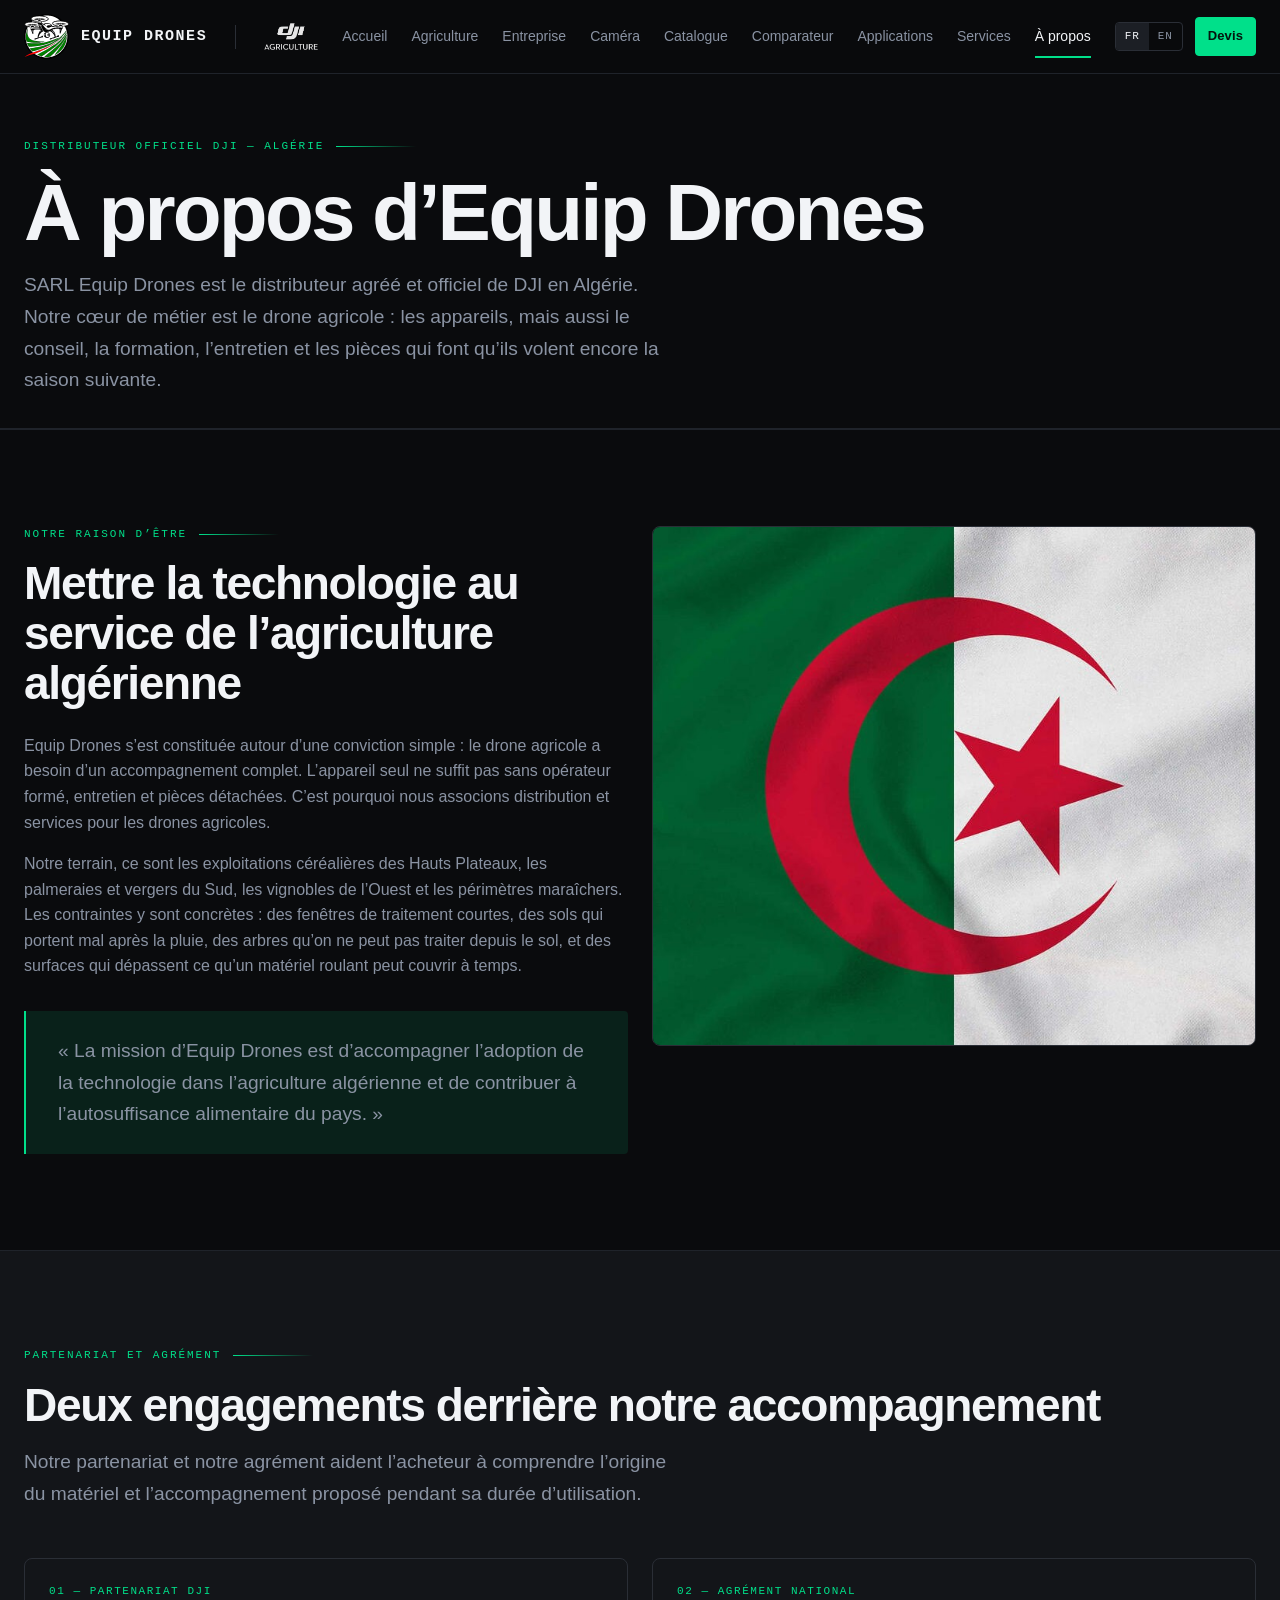
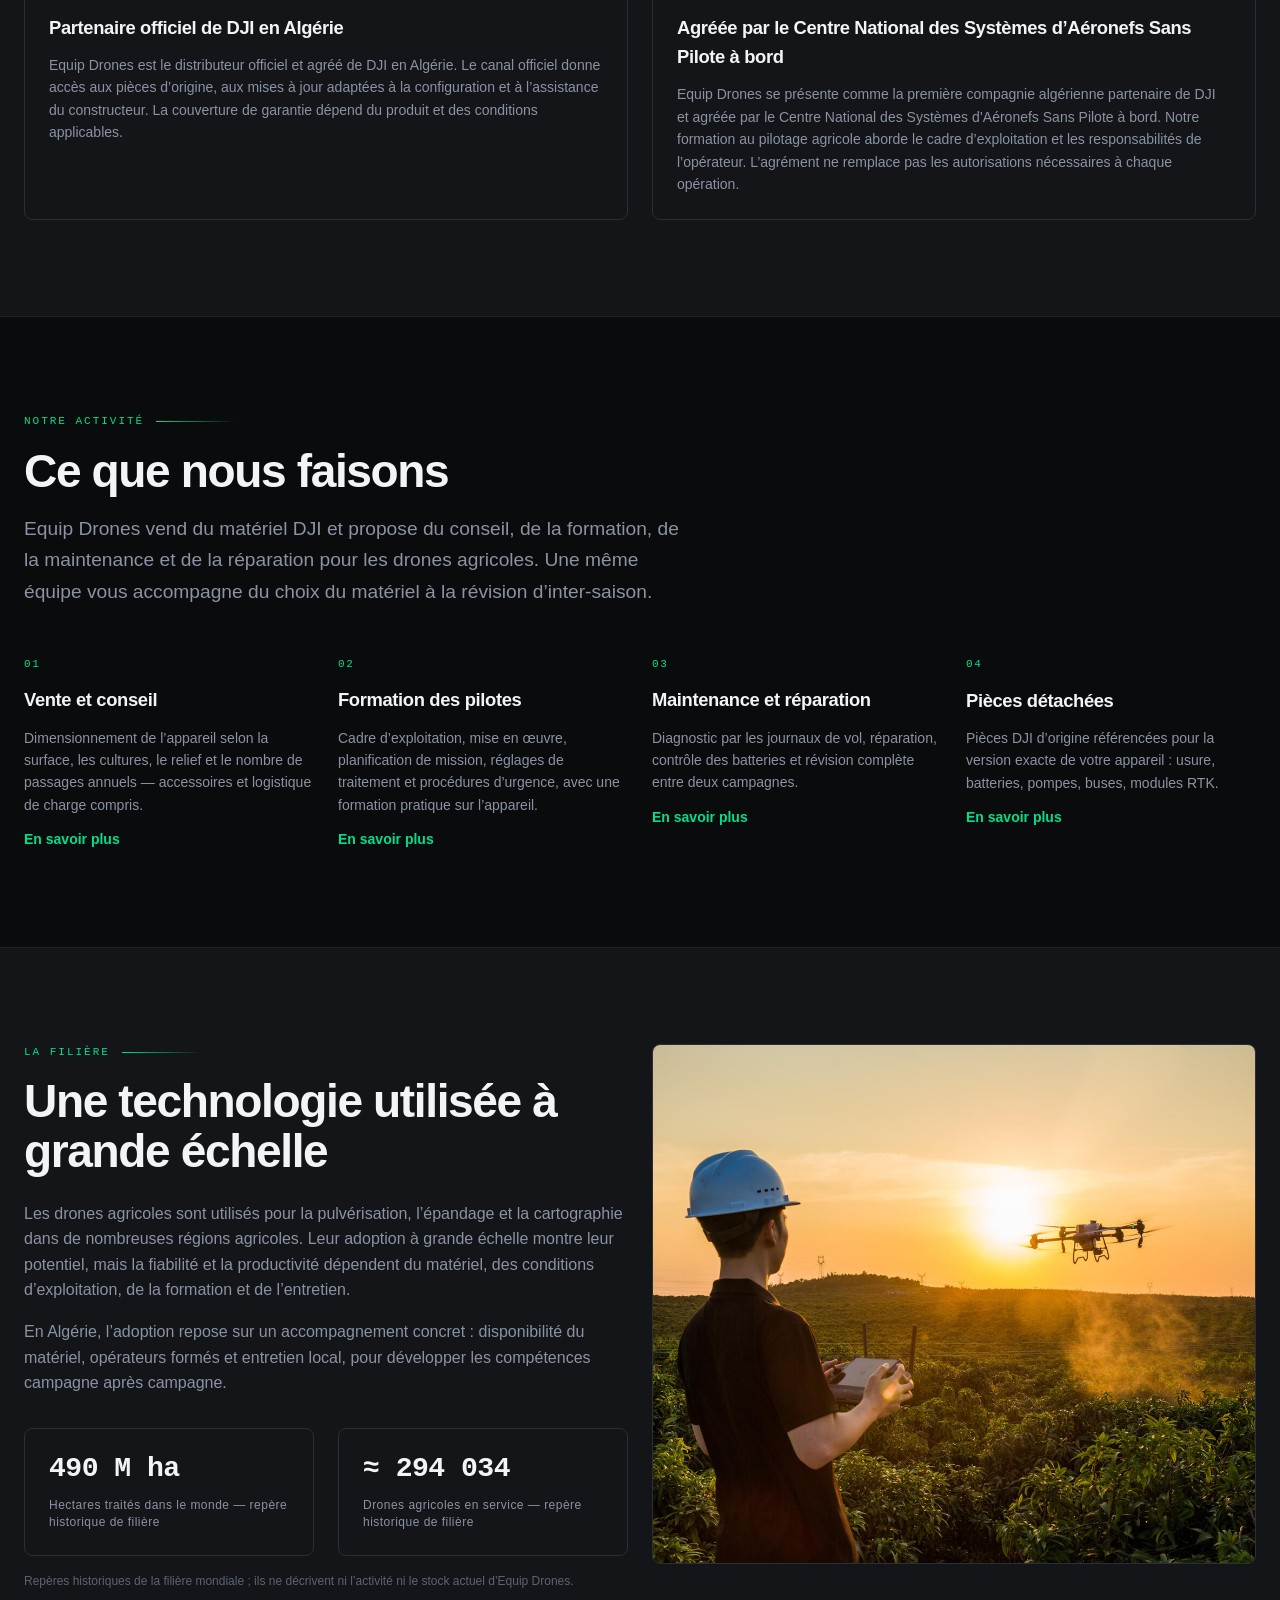
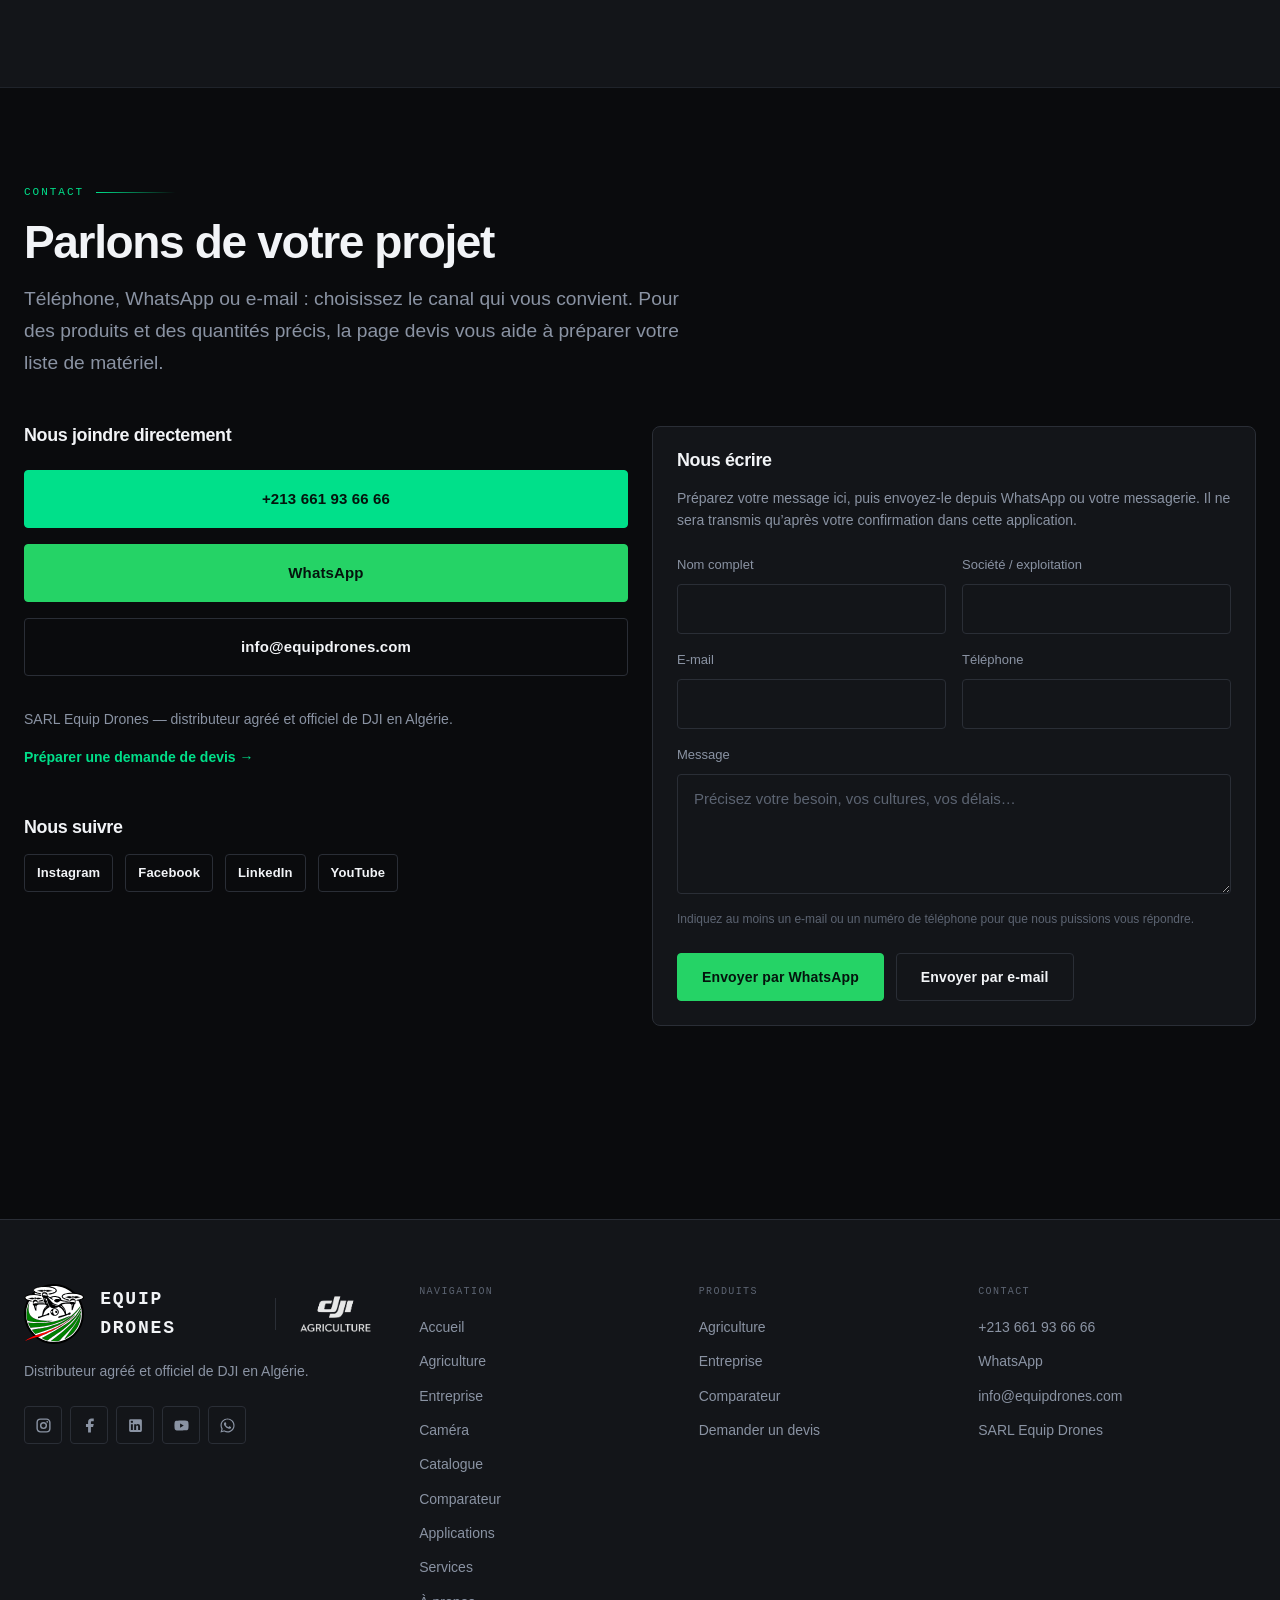
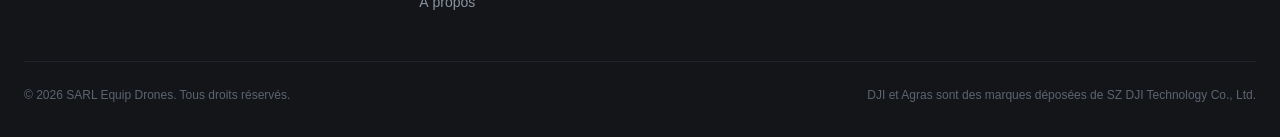
==== commit a3d614f8: "Fix quote request item list rendering and streamline cart row layout" ====
--- a/a-propos.html
+++ b/a-propos.html
@@ -4,7 +4,7 @@
 <meta charset="utf-8">
 <meta name="viewport" content="width=device-width, initial-scale=1">
 <title data-i18n="a-propos.copy.a-propos-equip-drones">À propos — Equip Drones</title>
-<meta name="description" content="SARL Equip Drones, distributeur officiel et exclusif DJI en Algérie. Vente de drones agricoles, conseil, formation des pilotes, maintenance et pièces d’origine." data-i18n-attr="content:a-propos.meta.description">
+<meta name="description" content="SARL Equip Drones, distributeur officiel et agréé de DJI en Algérie. Vente de drones agricoles, conseil, formation des pilotes, maintenance et pièces d’origine." data-i18n-attr="content:a-propos.meta.description">
 <link rel="icon" href="assets/img/svg/Logo.svg" type="image/svg+xml">
 <link rel="stylesheet" href="assets/css/site.css">
 </head>
@@ -18,7 +18,7 @@
     <div class="wrap">
       <p class="eyebrow" data-i18n="misc.official">Distributeur officiel DJI — Algérie</p>
       <h1 class="h-hero" data-i18n="a-propos.copy.a-propos-dequip-drones">À propos d’Equip Drones</h1>
-      <p class="lead measure" data-i18n="a-propos.copy.sarl-equip-drones-est-le-distributeur-agree">SARL Equip Drones est le distributeur agréé, officiel et exclusif de DJI en Algérie. Notre cœur de métier est le drone agricole : les appareils, mais aussi le conseil, la formation, l’entretien et les pièces qui font qu’ils volent encore la saison suivante.</p>
+      <p class="lead measure" data-i18n="a-propos.copy.sarl-equip-drones-est-le-distributeur-agree">SARL Equip Drones est le distributeur agréé et officiel de DJI en Algérie. Notre cœur de métier est le drone agricole : les appareils, mais aussi le conseil, la formation, l’entretien et les pièces qui font qu’ils volent encore la saison suivante.</p>
     </div>
   </section>
 
@@ -57,7 +57,7 @@
           <div class="feature">
             <div class="feature-num" data-i18n="a-propos.copy.01-partenariat-dji">01 — PARTENARIAT DJI</div>
             <div class="feature-title" data-i18n="a-propos.copy.partenaire-officiel-de-dji-en-algerie">Partenaire officiel de DJI en Algérie</div>
-            <p class="feature-body" data-i18n="a-propos.copy.equip-drones-est-le-partenaire-officiel-de">Equip Drones est le distributeur officiel, agréé et exclusif de DJI en Algérie. Le canal officiel donne accès aux pièces d’origine, aux mises à jour adaptées à la configuration et à l’assistance du constructeur. La couverture de garantie dépend du produit et des conditions applicables.</p>
+            <p class="feature-body" data-i18n="a-propos.copy.equip-drones-est-le-partenaire-officiel-de">Equip Drones est le distributeur officiel et agréé de DJI en Algérie. Le canal officiel donne accès aux pièces d’origine, aux mises à jour adaptées à la configuration et à l’assistance du constructeur. La couverture de garantie dépend du produit et des conditions applicables.</p>
           </div>
         </div>
 
@@ -158,7 +158,7 @@
             <a class="btn btn-lg btn-block" href="mailto:info@equipdrones.com" data-i18n="a-propos.copy.info-equipdrones-com">info@equipdrones.com</a>
           </div>
 
-          <p class="small mt-6" data-i18n="a-propos.copy.sarl-equip-drones-distributeur-agree-officiel-et">SARL Equip Drones — distributeur agréé, officiel et exclusif de DJI en Algérie.</p>
+          <p class="small mt-6" data-i18n="a-propos.copy.sarl-equip-drones-distributeur-agree-officiel-et">SARL Equip Drones — distributeur agréé et officiel de DJI en Algérie.</p>
           <a class="link-arrow mt-4" href="devis.html" data-i18n="a-propos.copy.preparer-une-demande-de-devis">Préparer une demande de devis →</a>
 
           <h3 class="h-sub mt-7" data-i18n="a-propos.copy.nous-suivre">Nous suivre</h3>
--- a/assets/css/site.css
+++ b/assets/css/site.css
@@ -277,13 +277,18 @@
   background: var(--border);
   margin-inline: 4px;
 }
+.brand-dji-link {
+  display: flex;
+  align-items: center;
+  flex-shrink: 0;
+}
 .brand-dji {
-  height: 27px !important;
-  width: auto !important;
+  height: 27px;
+  width: auto;
   opacity: 0.9;
   transition: opacity var(--t);
 }
-.brand:hover .brand-dji {
+.brand-dji-link:hover .brand-dji {
   opacity: 1;
 }
 
@@ -677,17 +682,11 @@
    14. Cart lines
    -------------------------------------------------------------------------- */
 .cart-line {
-  display: grid; grid-template-columns: 88px 1fr auto auto;
+  display: grid; grid-template-columns: 1fr auto auto;
   gap: var(--s4); align-items: center;
   padding: var(--s4) 0;
   border-bottom: 1px solid var(--border-soft);
 }
-.cart-line-media {
-  aspect-ratio: 1; background: var(--surface-2);
-  border: 1px solid var(--border-soft); border-radius: var(--radius);
-  display: flex; align-items: center; justify-content: center; padding: var(--s2);
-}
-.cart-line-media img { max-height: 100%; width: auto; object-fit: contain; }
 .btn-remove {
   background: transparent; border: 0; cursor: pointer;
   color: var(--dim); font-size: 13px; padding: var(--s2);
@@ -757,8 +756,12 @@
   height: 32px;
   margin-inline: var(--s2);
 }
+.site-footer .brand-dji-link {
+  display: flex;
+  align-items: center;
+}
 .site-footer .brand-dji {
-  height: 36px !important;
+  height: 36px;
 }
 .footer-grid { display: grid; grid-template-columns: 1.5fr 1fr 1fr 1.2fr; gap: var(--s7); }
 .footer-title {
@@ -859,8 +862,8 @@
   .section { padding-block: var(--s7); }
   .cta-band { padding: var(--s6) var(--s5); }
   .p-card-specs { grid-template-columns: repeat(3, 1fr); }
-  .cart-line { grid-template-columns: 64px 1fr; row-gap: var(--s3); }
-  .cart-line > :nth-child(3), .cart-line > :nth-child(4) { grid-column: 2; justify-self: start; }
+  .cart-line { grid-template-columns: 1fr auto; row-gap: var(--s3); }
+  .cart-line > :first-child { grid-column: 1 / -1; }
   .cmp-table tbody th { width: 150px; }
   .btn { width: 100%; }
   .row .btn, .btn-row .btn, .p-card-actions .btn, .hero-actions .btn { width: auto; }
@@ -976,7 +979,7 @@
 .header-actions .cart-link { width: auto; }
 @media (max-width: 440px) {
   .site-header .wrap { gap: 8px; }
-  .site-header .brand-dji, .site-header .brand-divider { display: none; }
+  .site-header .brand-dji, .site-header .brand-divider, .site-header .brand-dji-link { display: none; }
   .header-actions { gap: 8px; }
 }
 .cycle-flow { display: grid; grid-template-columns: repeat(4, 1fr); gap: var(--s5); padding: 0; list-style: none; }
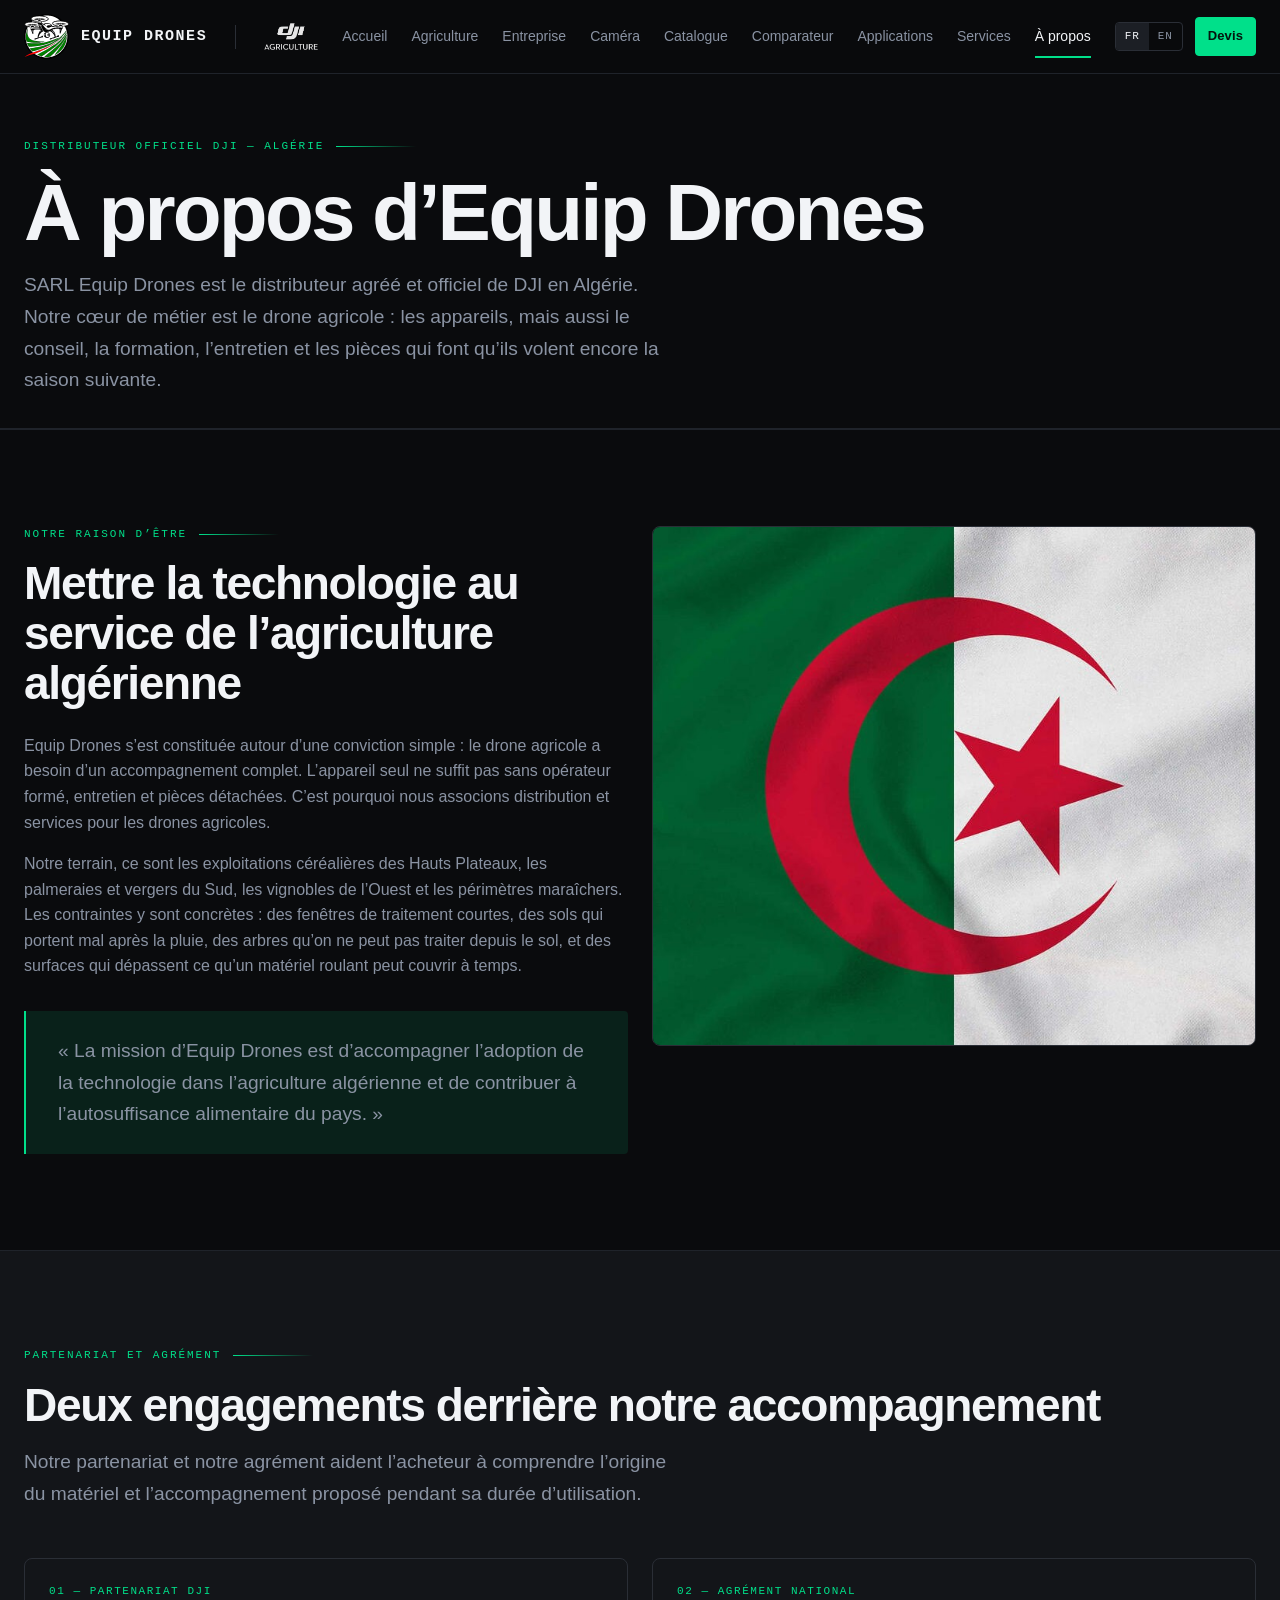
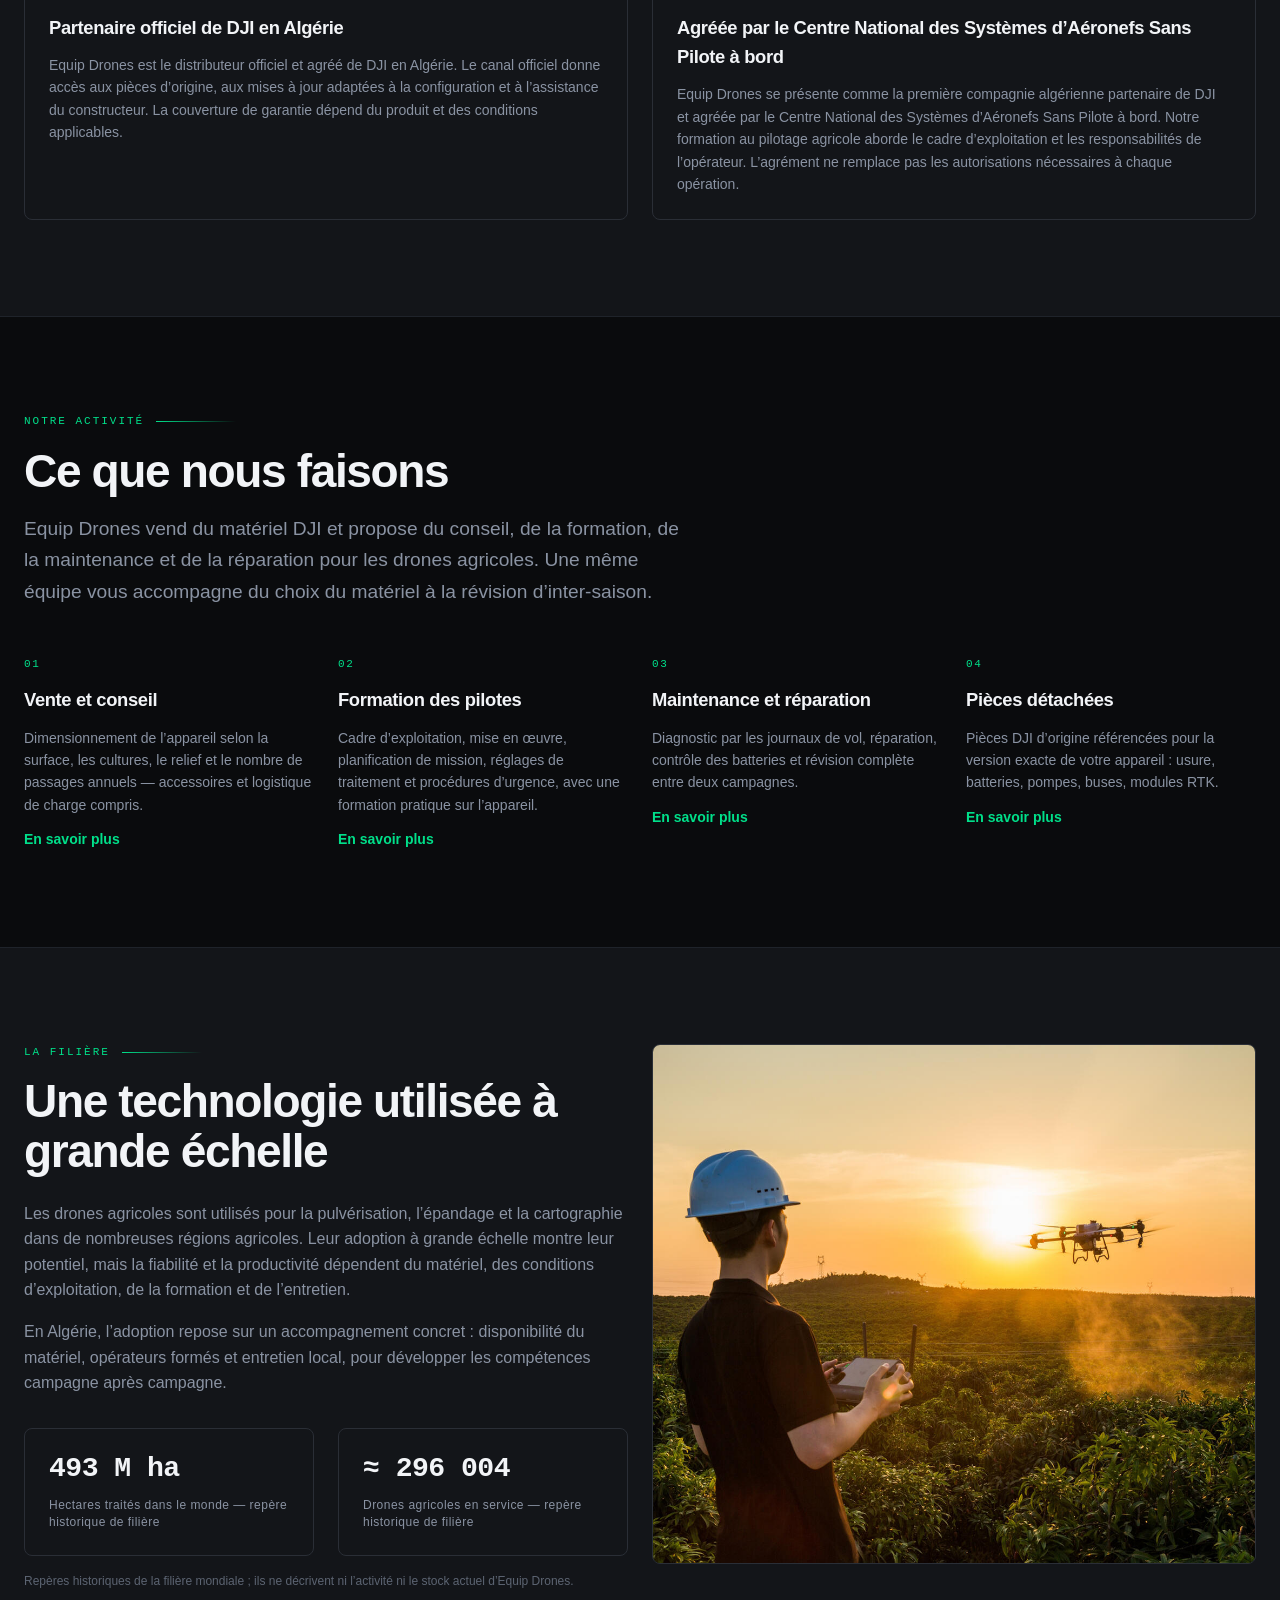
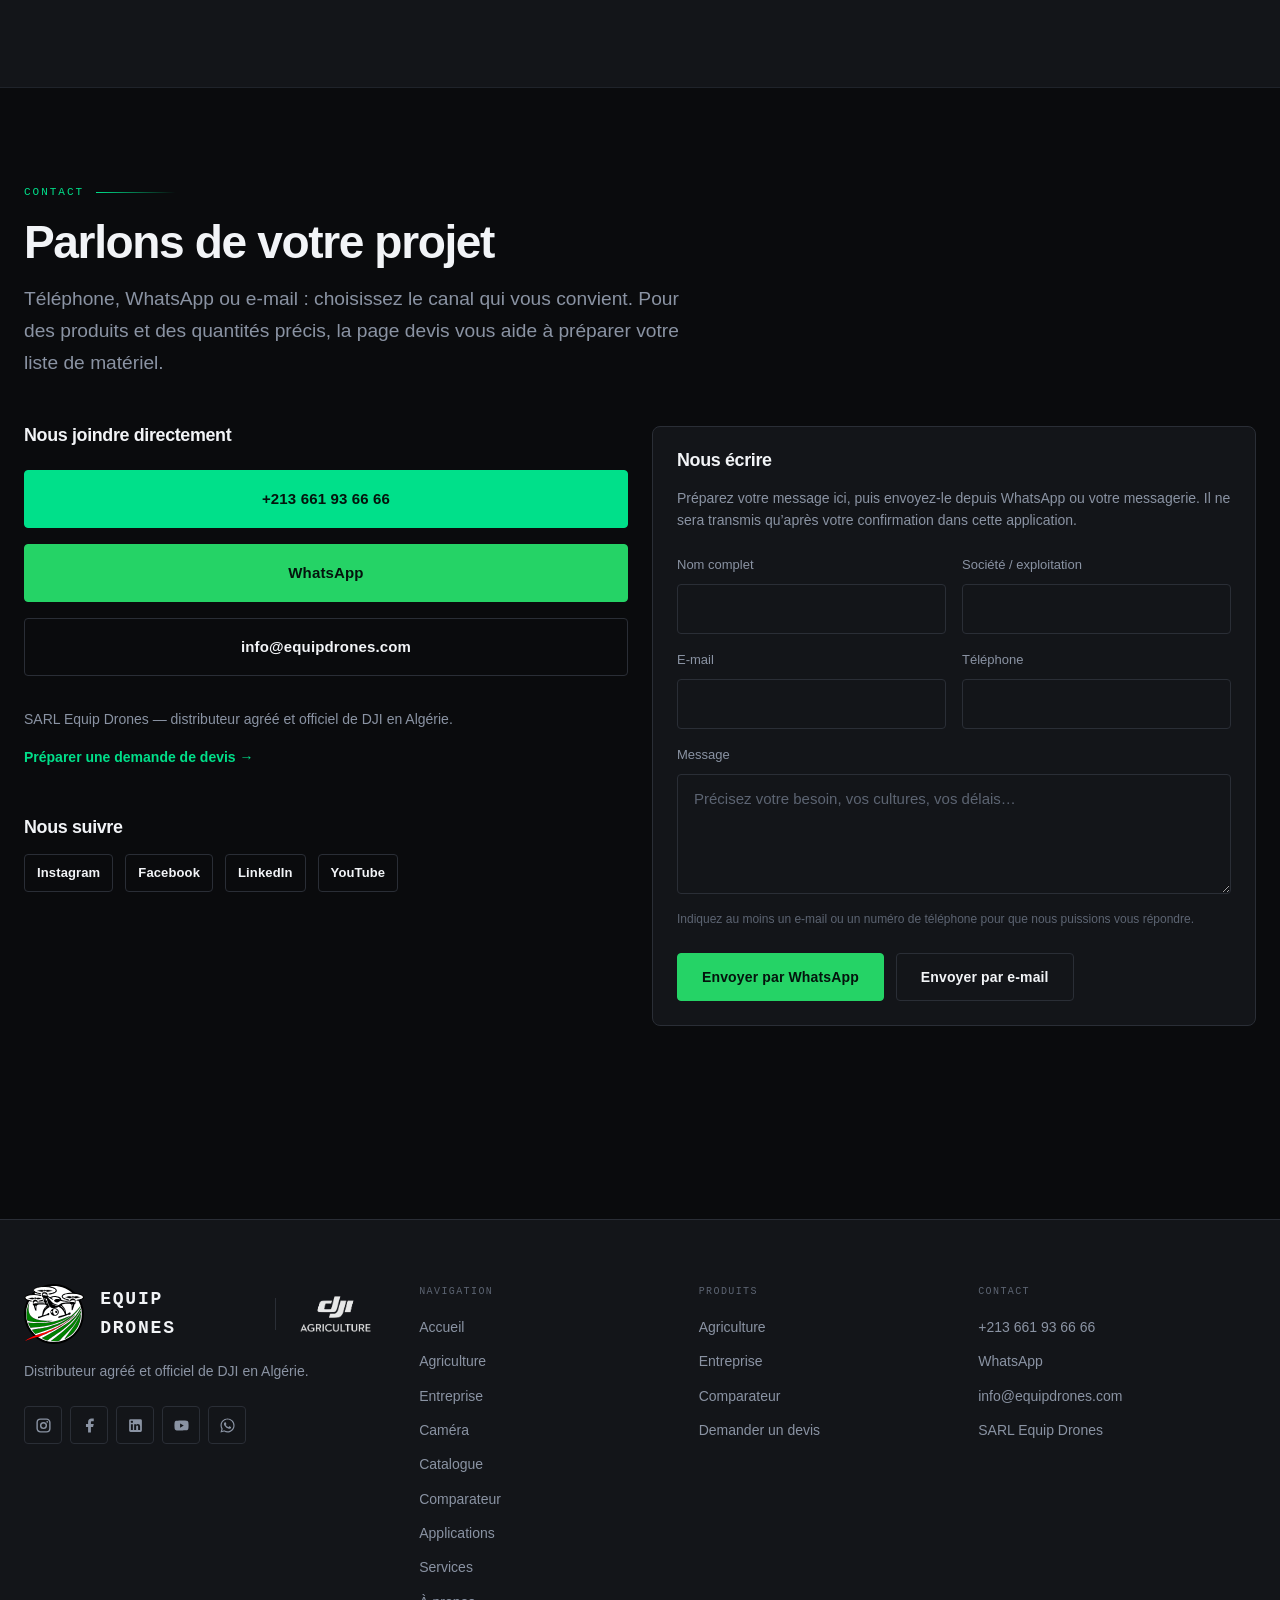
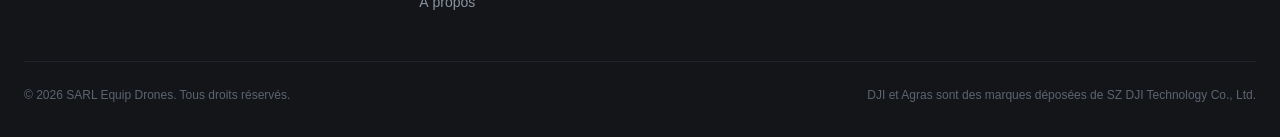
==== commit c8e71092: "feat(seo): add canonical links, OpenGraph social meta, and dynamic Product schema" ====
--- a/a-propos.html
+++ b/a-propos.html
@@ -6,6 +6,14 @@
 <title data-i18n="a-propos.copy.a-propos-equip-drones">À propos — Equip Drones</title>
 <meta name="description" content="SARL Equip Drones, distributeur officiel et agréé de DJI en Algérie. Vente de drones agricoles, conseil, formation des pilotes, maintenance et pièces d’origine." data-i18n-attr="content:a-propos.meta.description">
 <link rel="icon" href="assets/img/svg/Logo.svg" type="image/svg+xml">
+<link rel="canonical" href="https://equipdrones.com/a-propos.html">
+<meta property="og:type" content="website">
+<meta property="og:site_name" content="Equip Drones">
+<meta property="og:url" content="https://equipdrones.com/a-propos.html">
+<meta property="og:title" content="À propos — Equip Drones">
+<meta property="og:description" content="SARL Equip Drones, distributeur officiel et agréé de DJI en Algérie. Vente de drones agricoles, conseil, formation des pilotes, maintenance et pièces d'origine.">
+<meta property="og:image" content="https://equipdrones.com/assets/img/photos/hero-spray.jpg">
+<meta name="twitter:card" content="summary_large_image">
 <link rel="stylesheet" href="assets/css/site.css">
 </head>
 <body>
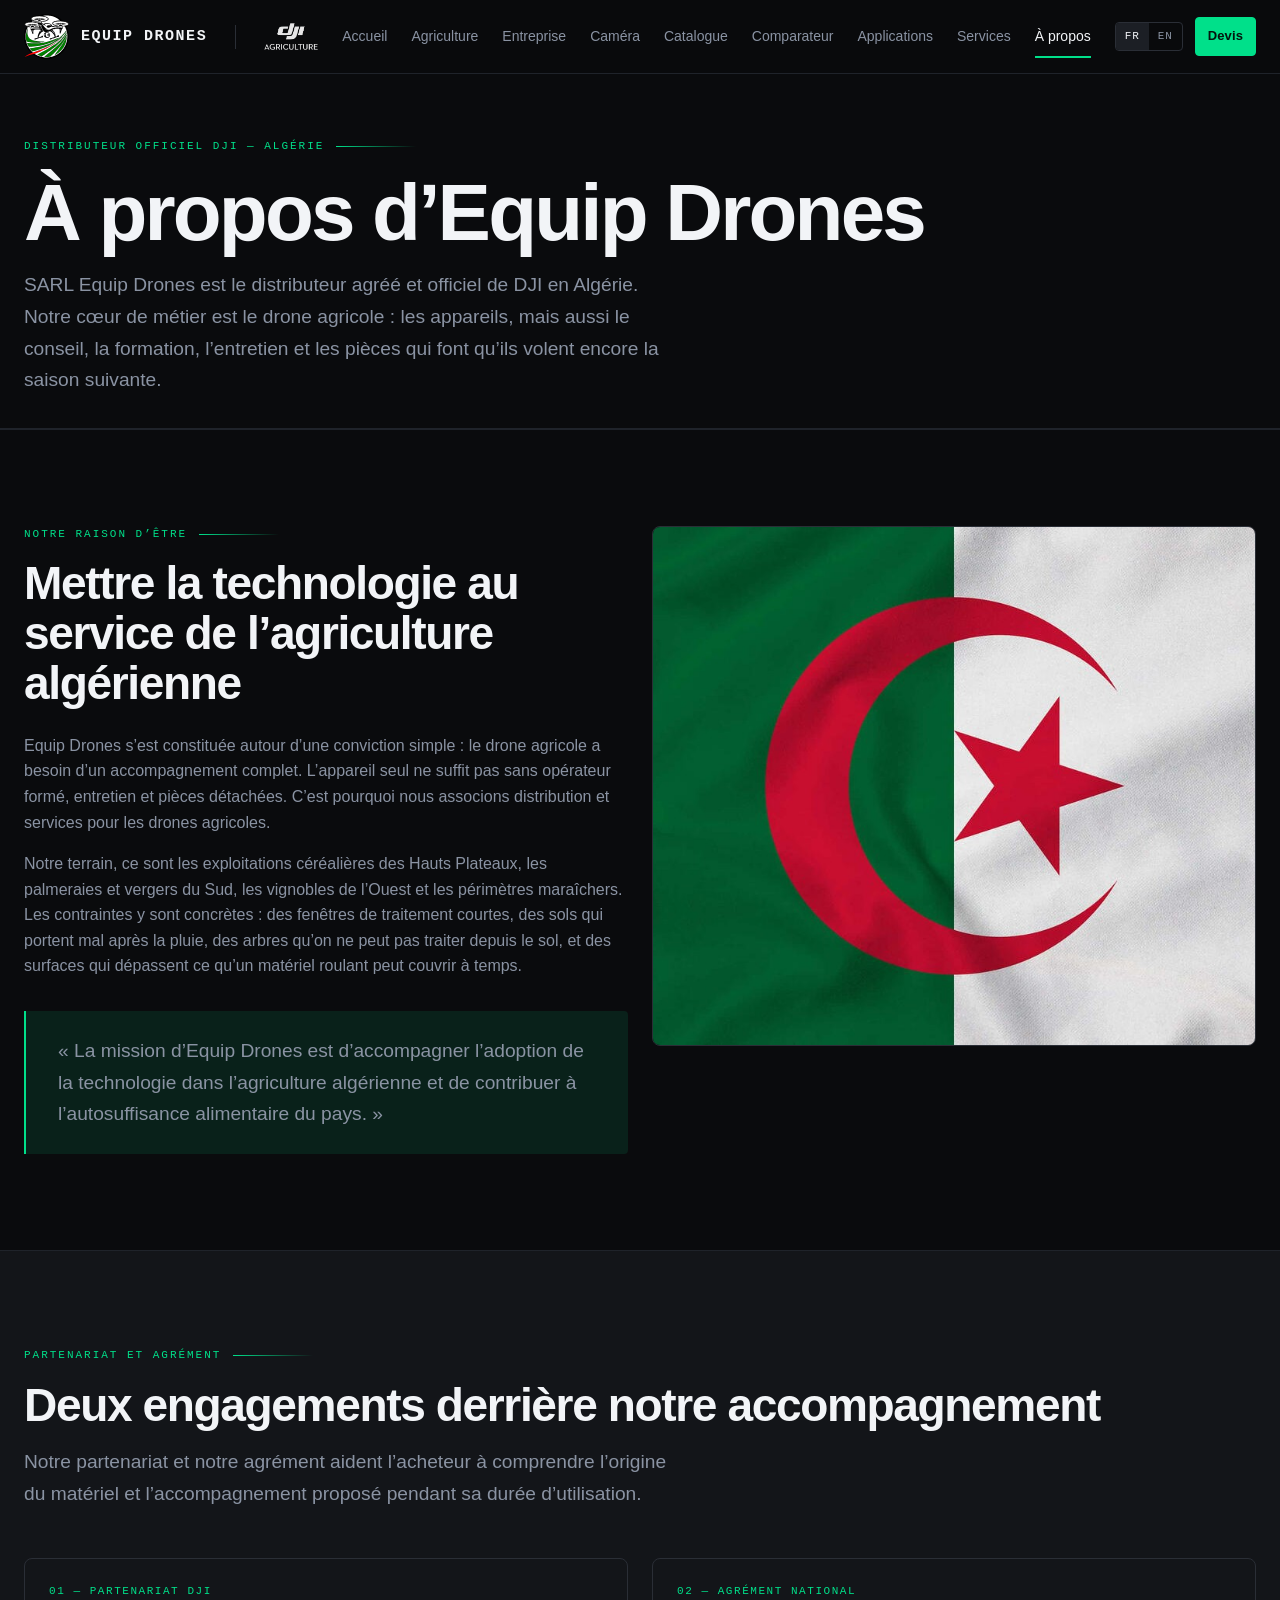
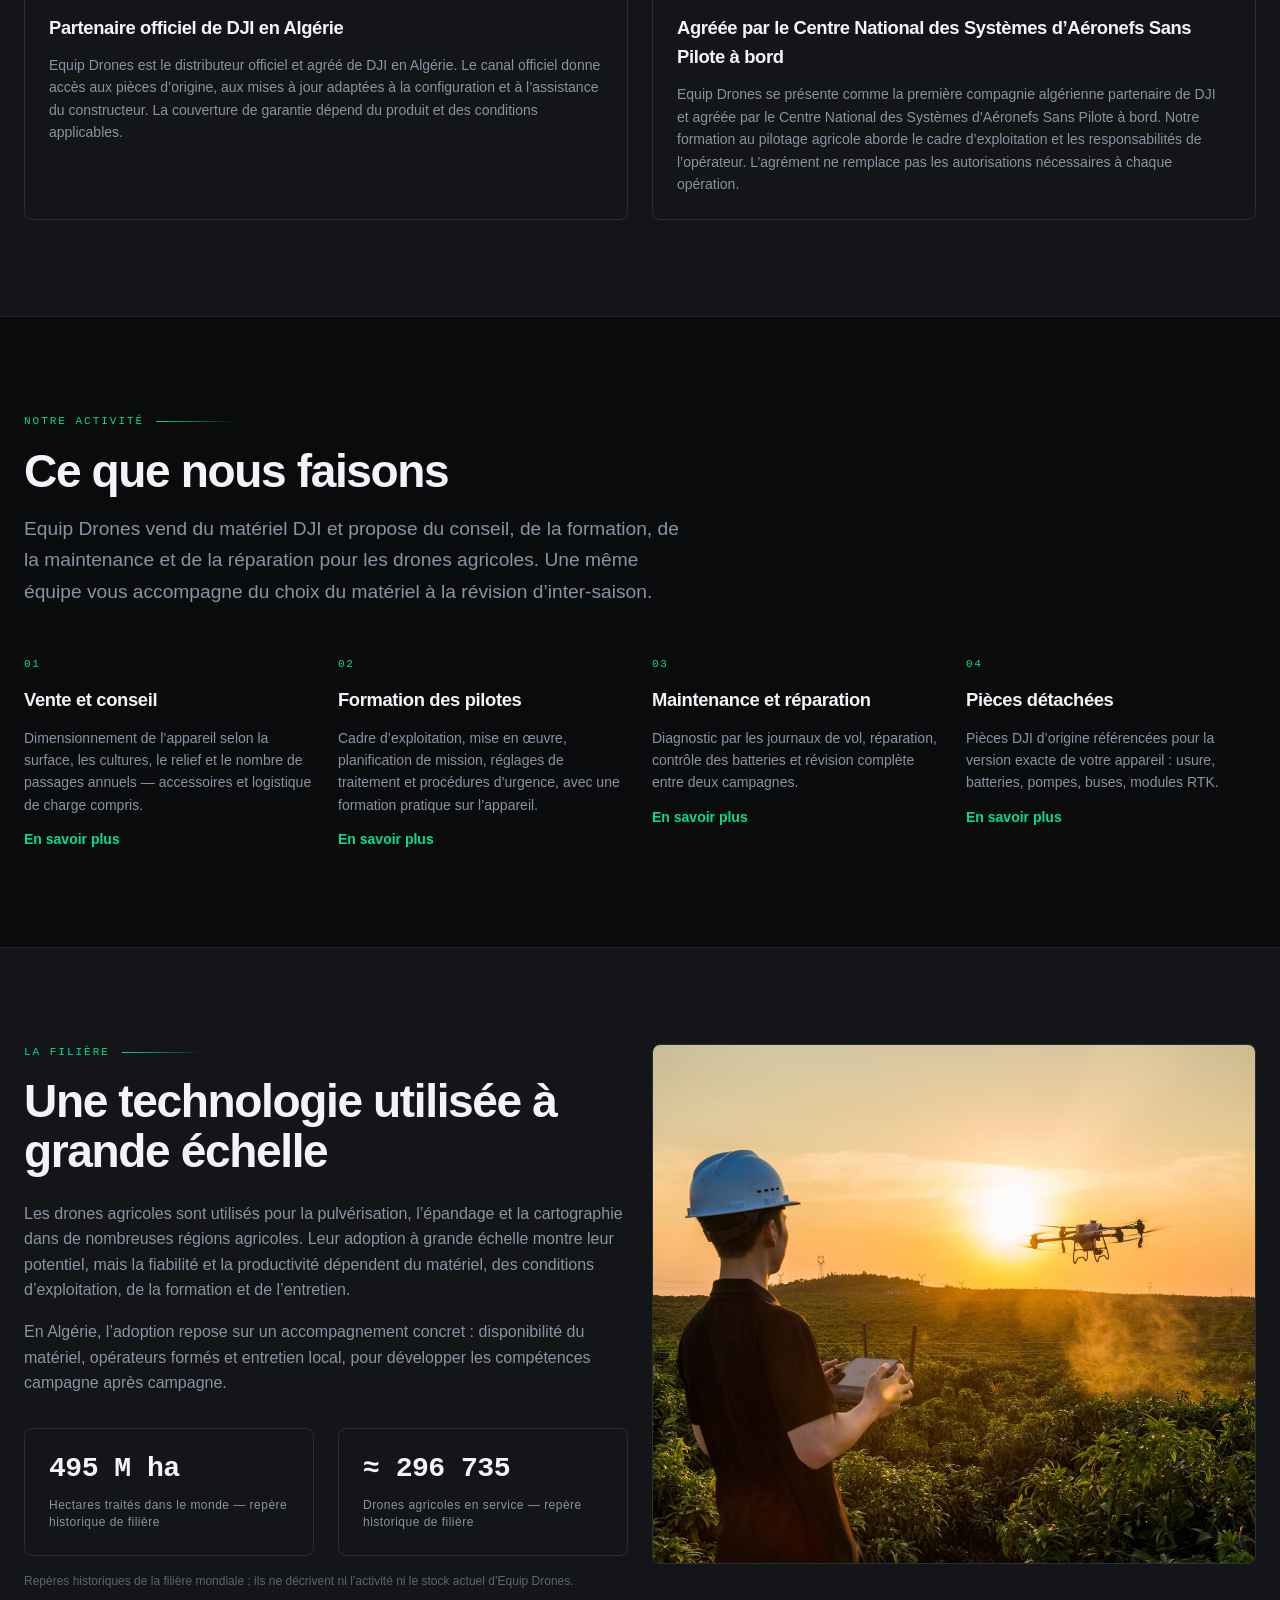
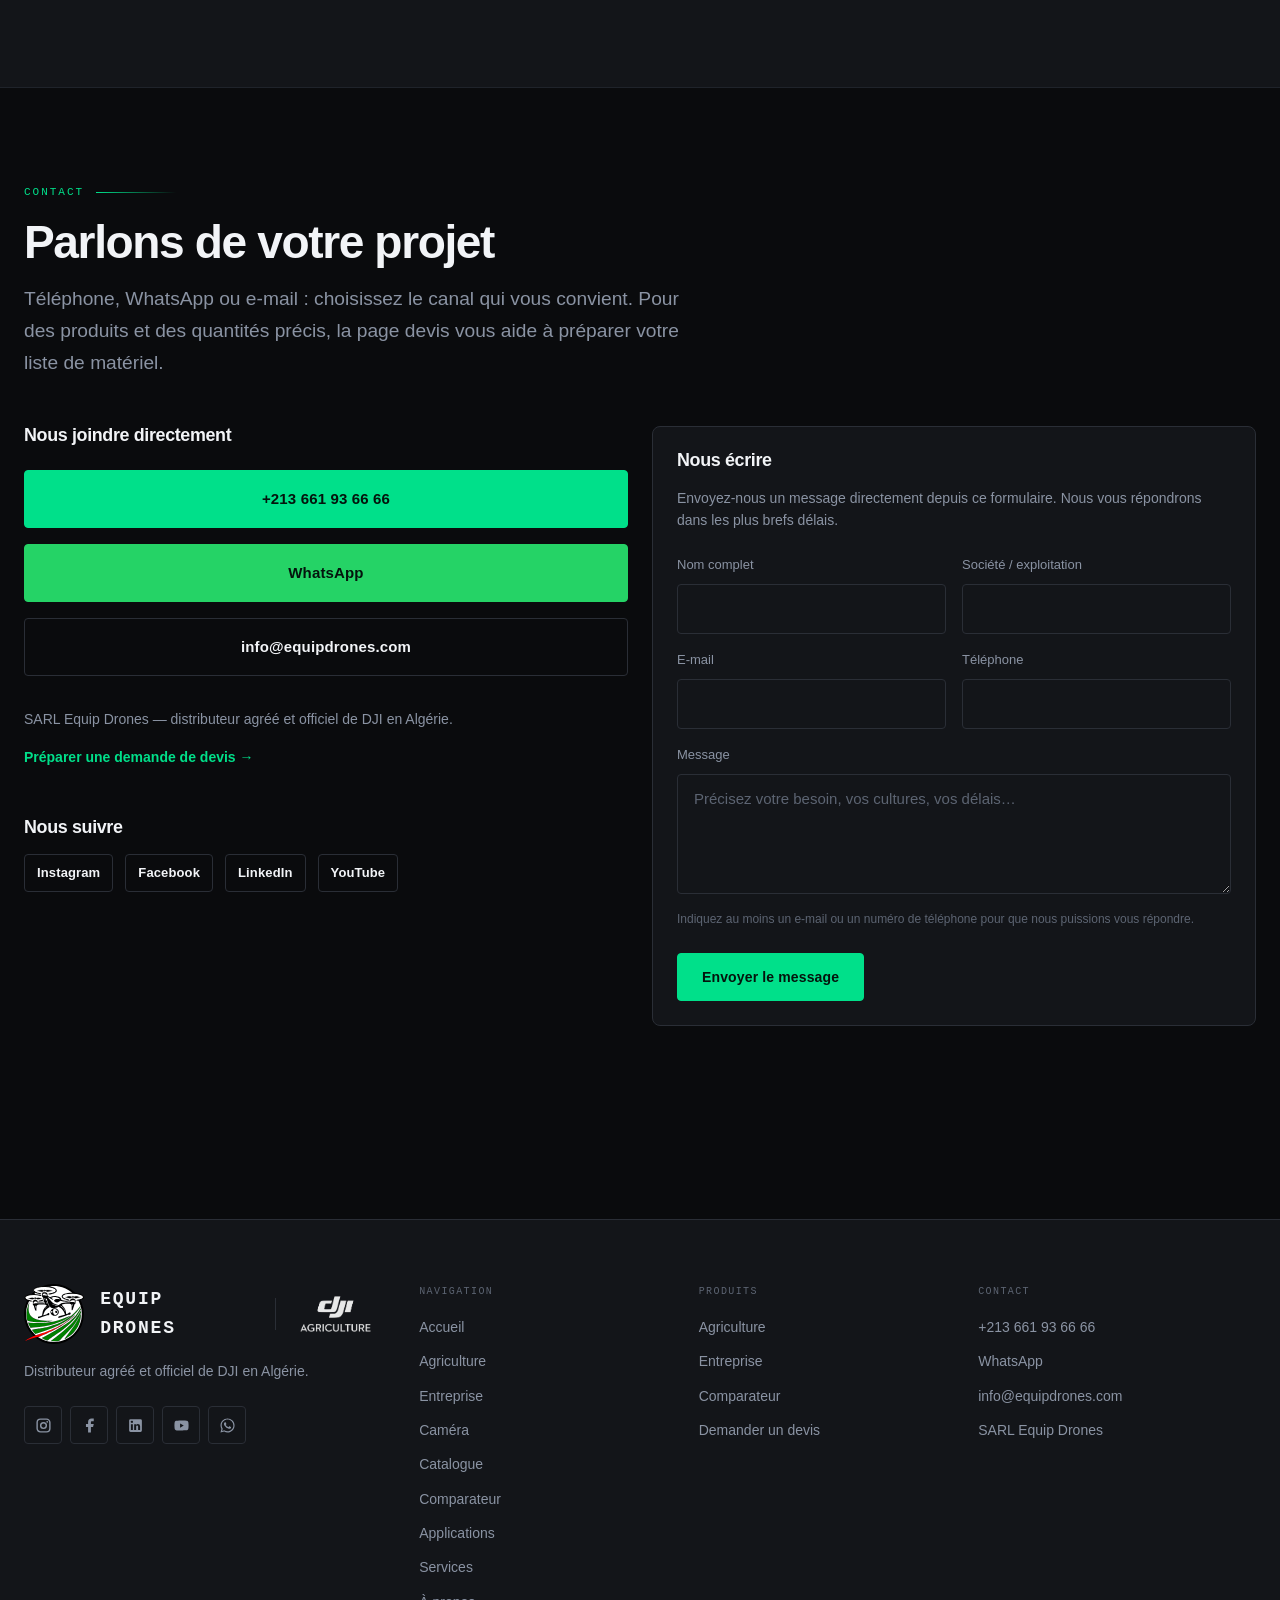
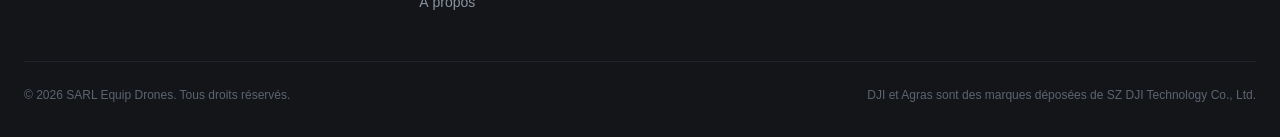
==== commit 3e3f9cc8: "feat(forms): direct Web3Forms submission for contact and quote flows" ====
--- a/a-propos.html
+++ b/a-propos.html
@@ -175,9 +175,11 @@
 
         <div class="card">
           <h3 class="h-sub" data-i18n="a-propos.copy.nous-ecrire">Nous écrire</h3>
-          <p class="small mt-4" data-i18n="a-propos.copy.ce-formulaire-ne-transmet-rien-a-un">Préparez votre message ici, puis envoyez-le depuis WhatsApp ou votre messagerie. Il ne sera transmis qu’après votre confirmation dans cette application.</p>
+          <p class="small mt-4" data-i18n="a-propos.copy.envoyez-nous-un-message-directement">Envoyez-nous un message directement depuis ce formulaire. Nous vous répondrons dans les plus brefs délais.</p>
 
           <form id="contact-form" class="mt-5" novalidate>
+            <input type="hidden" name="subject" value="Contact depuis le site — Equip Drones">
+            <input type="checkbox" name="botcheck" class="hidden" style="display:none" tabindex="-1" autocomplete="off" aria-hidden="true">
             <div class="form-grid">
               <div class="field">
                 <label for="c-name" data-i18n="quote.name">Nom complet</label>
@@ -189,7 +191,7 @@
               </div>
               <div class="field">
                 <label for="c-email" data-i18n="quote.email">E-mail</label>
-                <input class="input" type="email" id="c-email" name="email" autocomplete="email">
+                <input class="input" type="email" id="c-email" name="email" autocomplete="email" required>
               </div>
               <div class="field">
                 <label for="c-phone" data-i18n="quote.phone">Téléphone</label>
@@ -206,10 +208,10 @@
             <p class="tiny mt-4" data-i18n="a-propos.copy.indiquez-au-moins-un-e-mail-ou">Indiquez au moins un e-mail ou un numéro de téléphone pour que nous puissions vous répondre.</p>
 
             <div class="notice mt-4 hidden" id="contact-error" role="alert"></div>
-
-            <div class="row mt-5">
-              <button type="button" class="btn btn-wa" id="send-wa" data-i18n="cta.whatsapp">Envoyer par WhatsApp</button>
-              <button type="button" class="btn" id="send-mail" data-i18n="cta.email">Envoyer par e-mail</button>
+            <div class="mt-4 hidden" id="contact-status" role="status"></div>
+
+            <div class="mt-5">
+              <button type="submit" class="btn btn-primary" id="send-contact" data-i18n="form.send">Envoyer le message</button>
             </div>
           </form>
         </div>
@@ -225,6 +227,8 @@
 <script src="assets/js/data.js"></script>
 <script src="assets/js/i18n.js"></script>
 <script src="assets/js/app.js"></script>
+<script src="assets/js/web3forms-config.js"></script>
+<script src="assets/js/web3forms.js"></script>
 <script>
 (function () {
   'use strict';
@@ -298,16 +302,6 @@
     return null;
   }
 
-  function buildMessage() {
-    var lines = [t('message.contactTitle'), ''];
-    lines.push(t('quote.name') + ': ' + val('c-name'));
-    if (val('c-company')) { lines.push(t('quote.company') + ': ' + val('c-company')); }
-    if (val('c-email'))   { lines.push(t('quote.email') + ': ' + val('c-email')); }
-    if (val('c-phone'))   { lines.push(t('quote.phone') + ': ' + val('c-phone')); }
-    lines.push('', t('quote.message') + ':', val('c-message'));
-    return lines.join('\n');
-  }
-
   function showError(problem) {
     var box = document.getElementById('contact-error');
     if (box) {
@@ -324,25 +318,9 @@
     if (box) { box.classList.add('hidden'); box.textContent = ''; }
   }
 
-  function send(channel) {
-    var problem = firstProblem();
-    if (problem) { showError(problem); return; }
-    clearError();
-
-    var c = contact();
-    var text = buildMessage();
-
-    if (channel === 'wa') {
-      var wa = c.whatsapp || '213661936666';
-      window.open('https://wa.me/' + wa + '?text=' + encodeURIComponent(text),
-                  '_blank', 'noopener');
-    } else {
-      var mail = c.email || 'info@equipdrones.com';
-      var subject = t('message.contactSubject') + ' — ' + val('c-name');
-      window.location.href = 'mailto:' + mail +
-        '?subject=' + encodeURIComponent(subject) +
-        '&body=' + encodeURIComponent(text);
-    }
+  function clearStatus() {
+    var box = document.getElementById('contact-status');
+    if (box) { box.classList.add('hidden'); box.textContent = ''; }
   }
 
   function bindForm() {
@@ -350,15 +328,39 @@
     var form = document.getElementById('contact-form');
     if (!form) { return; }
 
-    form.addEventListener('submit', function (e) { e.preventDefault(); });
-
-    var wa = document.getElementById('send-wa');
-    if (wa) { wa.addEventListener('click', function () { send('wa'); }); }
-
-    var mail = document.getElementById('send-mail');
-    if (mail) { mail.addEventListener('click', function () { send('mail'); }); }
-
-    form.addEventListener('input', clearError);
+    form.addEventListener('submit', function (e) {
+      e.preventDefault();
+      var problem = firstProblem();
+      if (problem) { showError(problem); return; }
+      clearError();
+      clearStatus();
+
+      var submitBtn = document.getElementById('send-contact');
+      var statusEl  = document.getElementById('contact-status');
+      var helper = (window.ED && ED.web3forms) ? ED.web3forms : window.ED_WEB3FORMS;
+
+      if (!helper) {
+        if (window.console && console.warn) {
+          console.warn('[contact] Web3Forms helper missing: check script order.');
+        }
+        return;
+      }
+
+      helper.submit({
+        form: form,
+        statusEl: statusEl,
+        submitBtn: submitBtn,
+        extraData: {
+          subject: t('message.contactSubject') + ' — ' + val('c-name'),
+          from_name: val('c-name')
+        }
+      });
+    });
+
+    form.addEventListener('input', function () {
+      clearError();
+      clearStatus();
+    });
     bound = true;
   }
 
